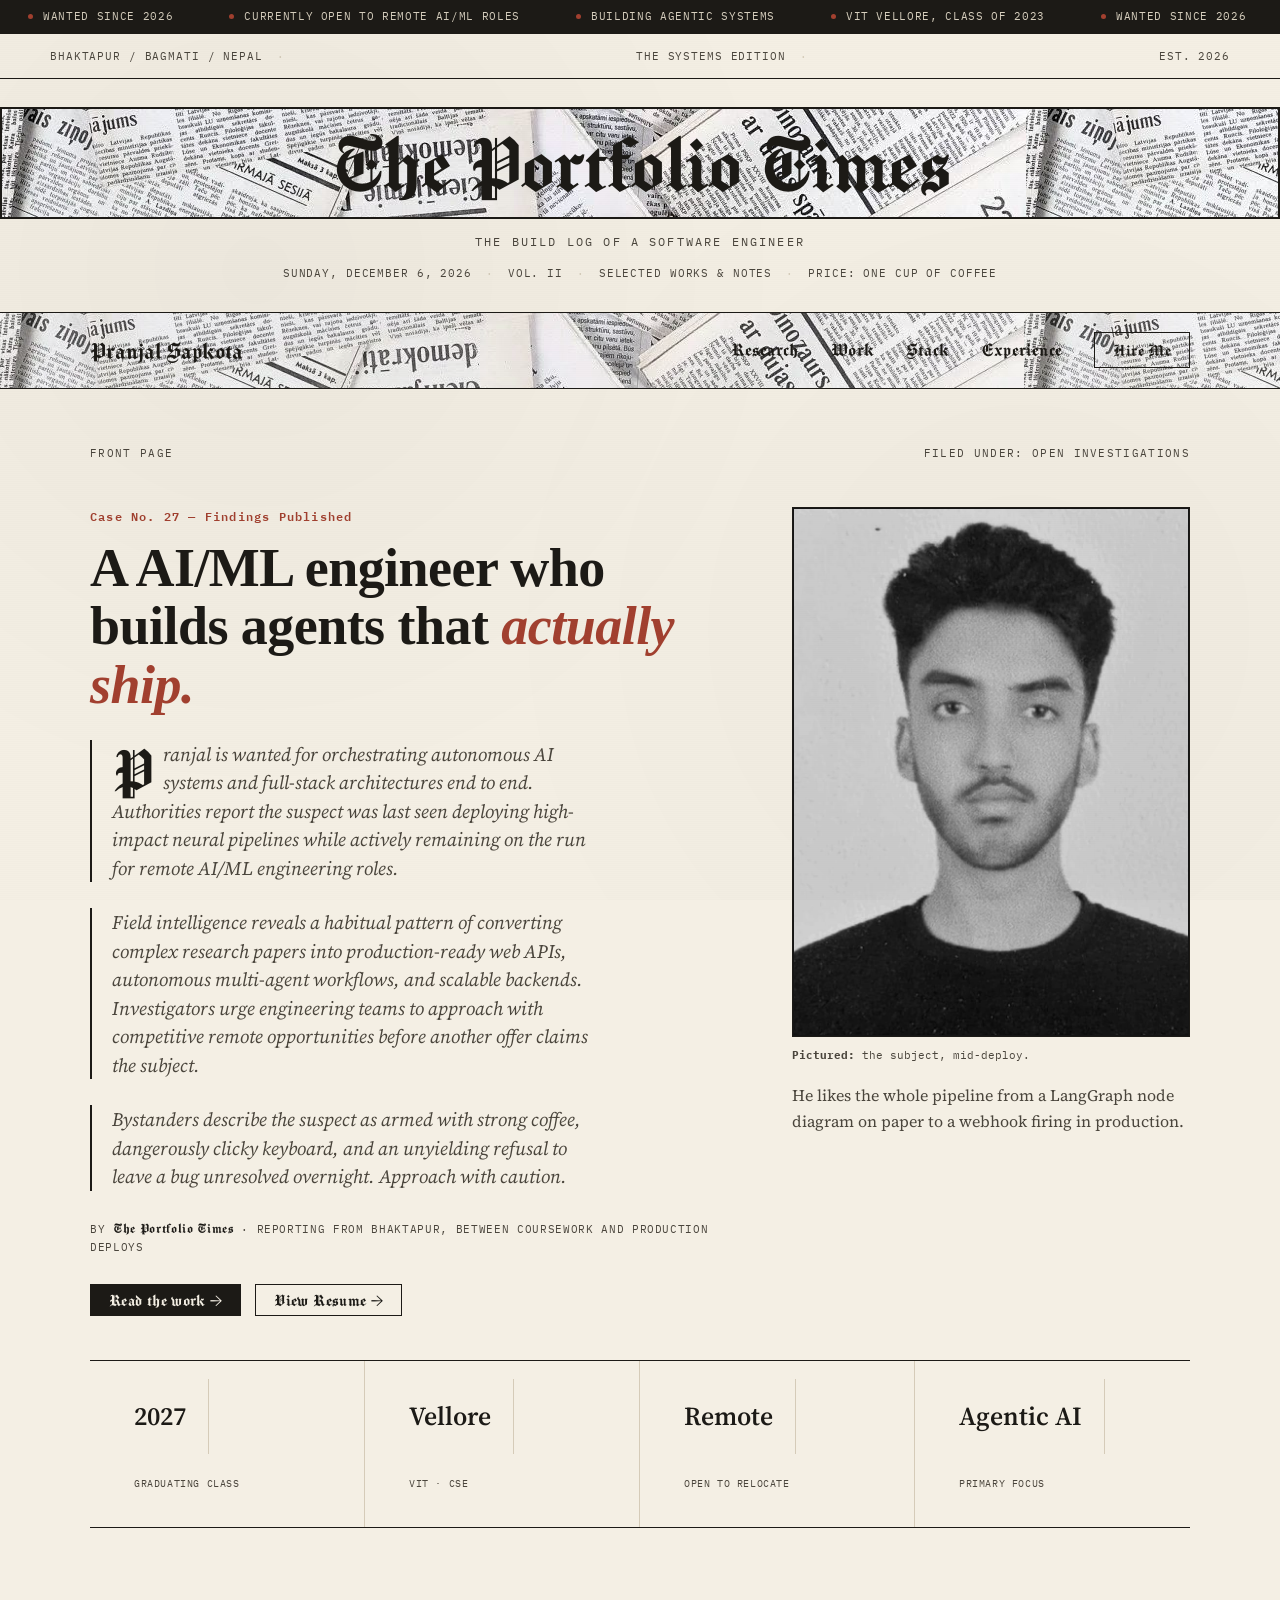
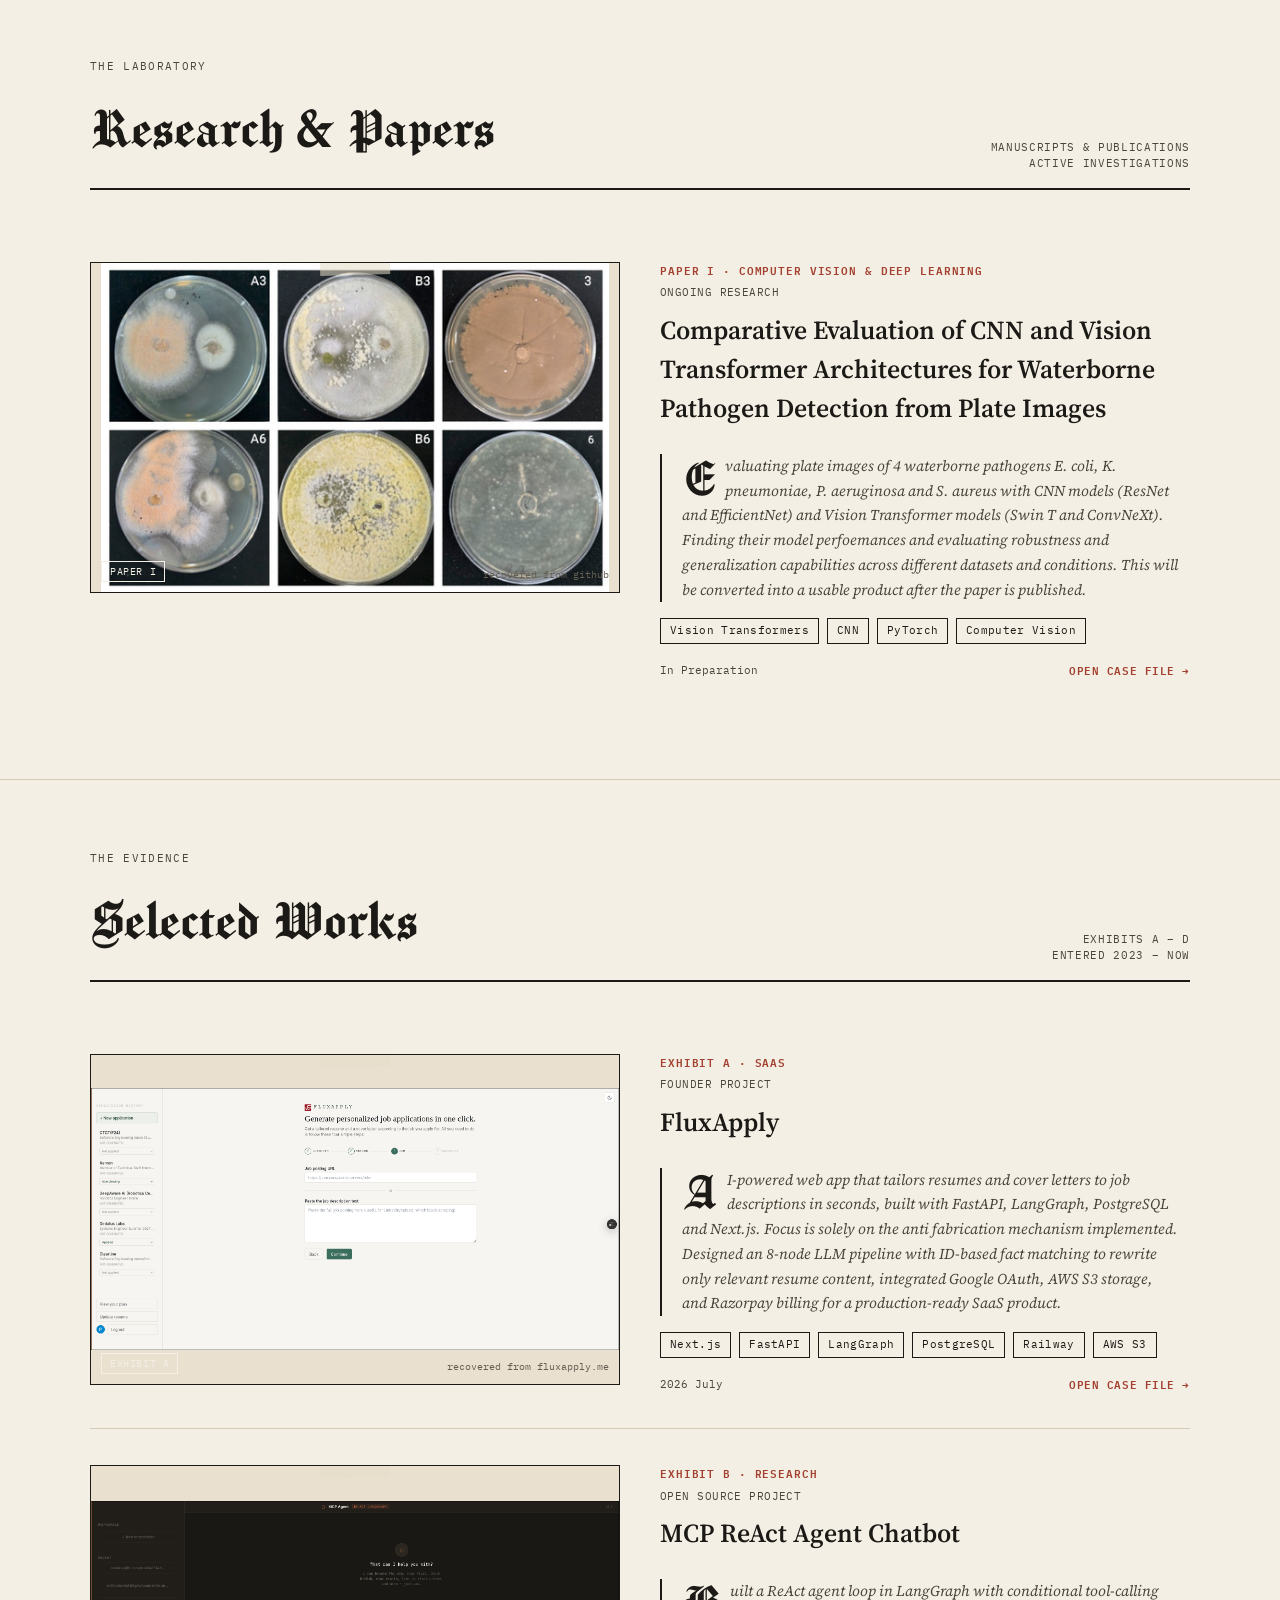
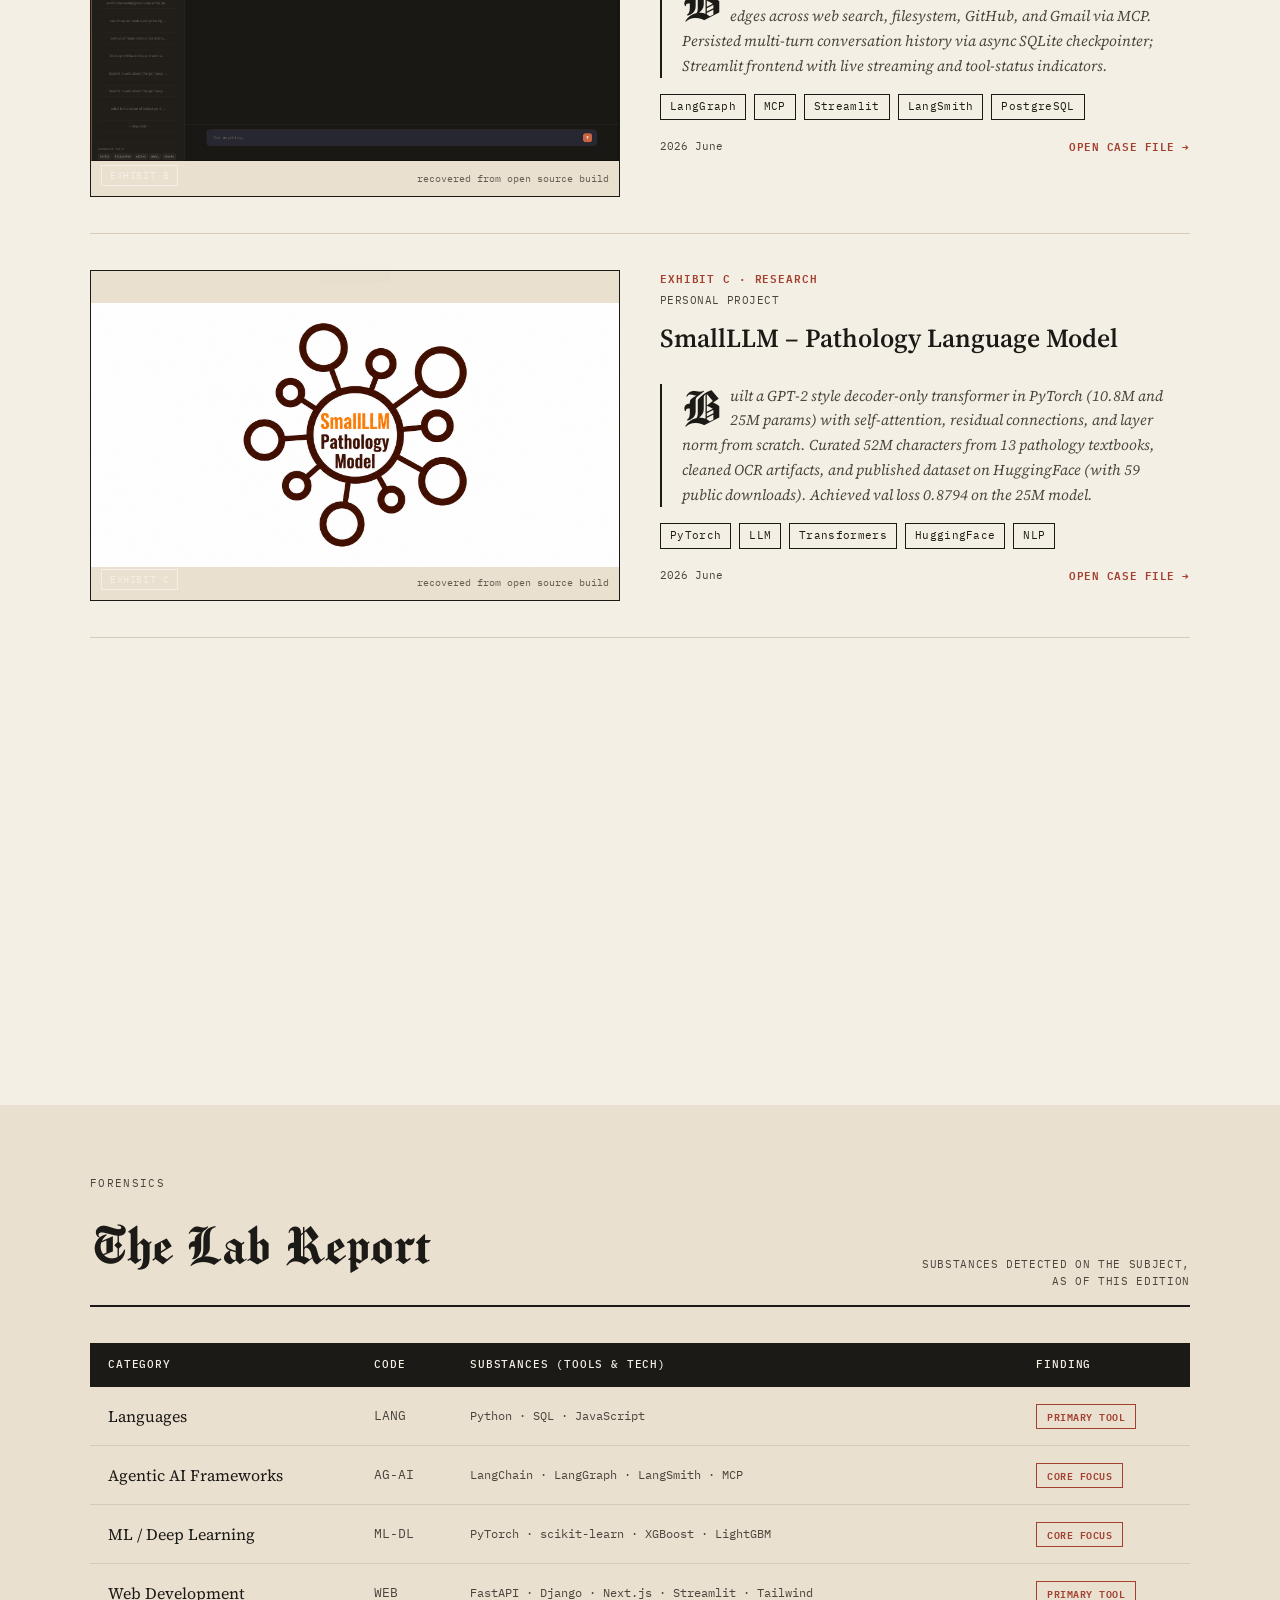
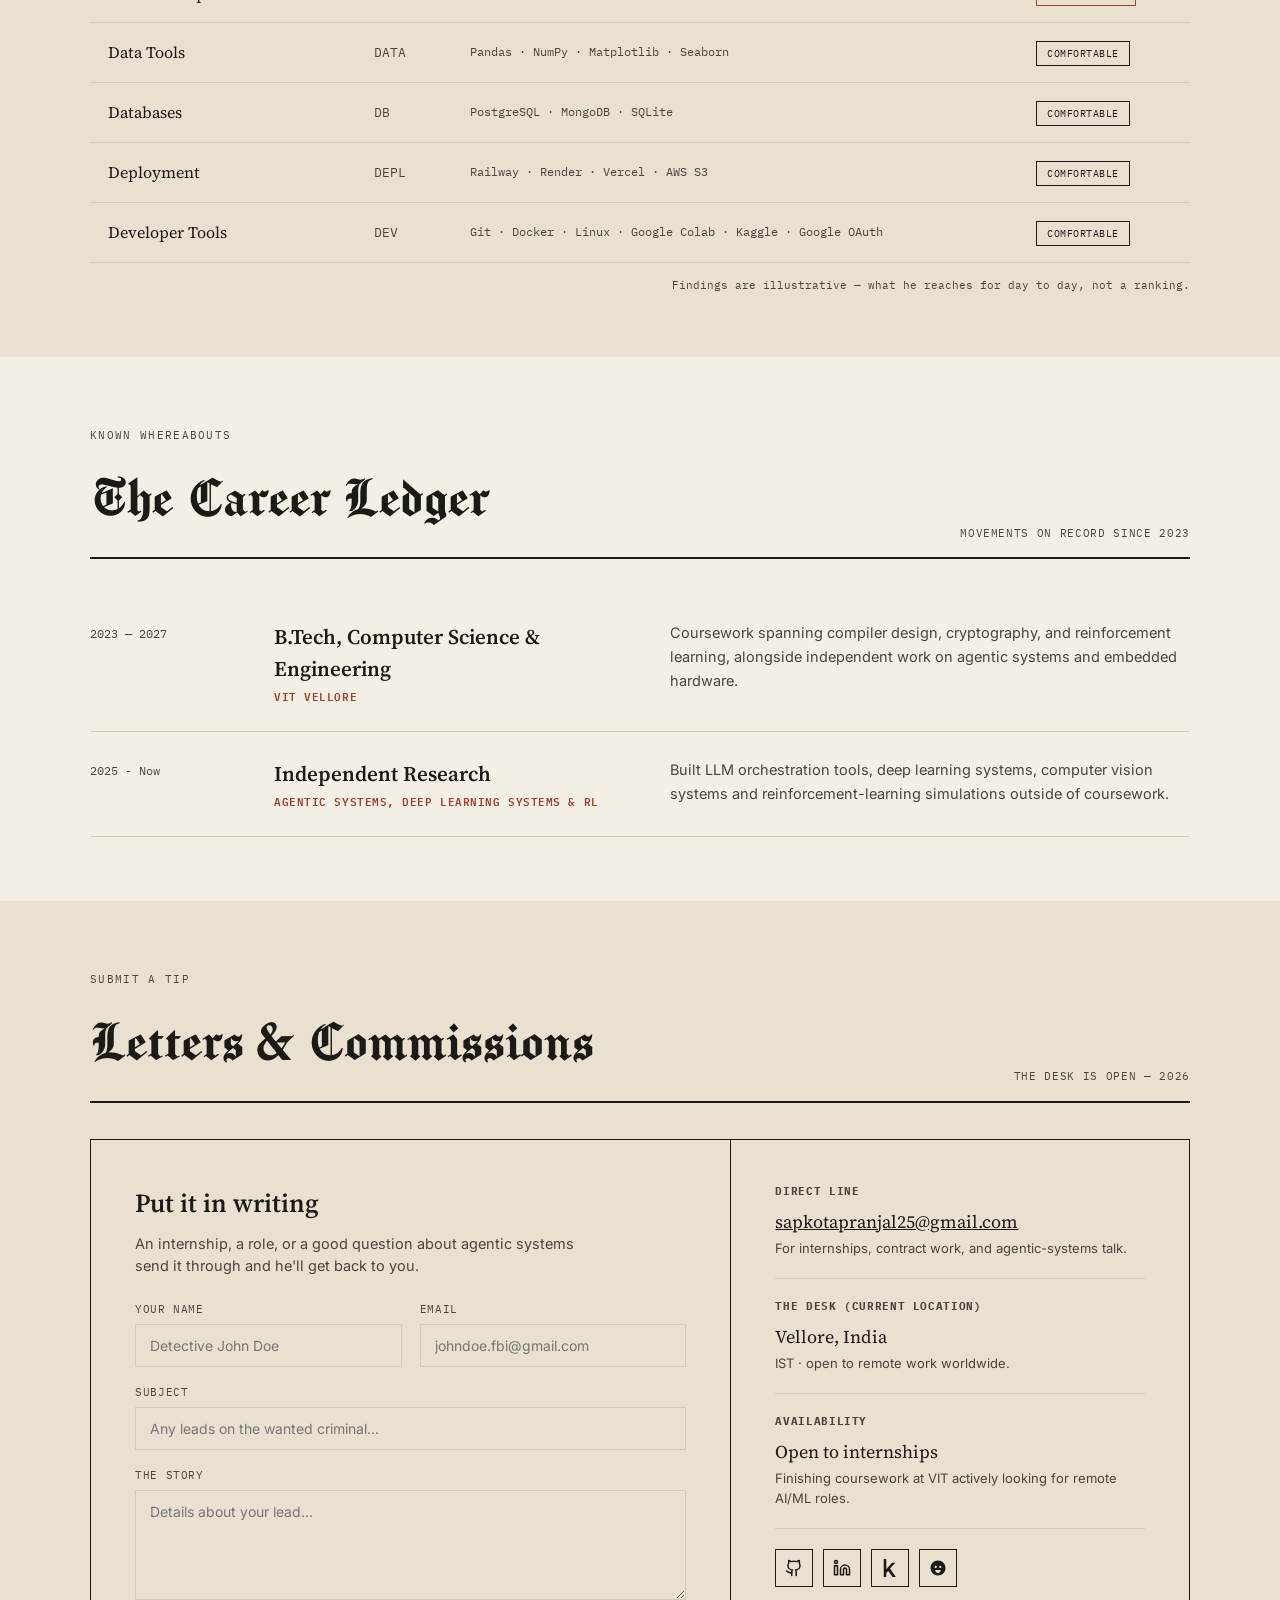
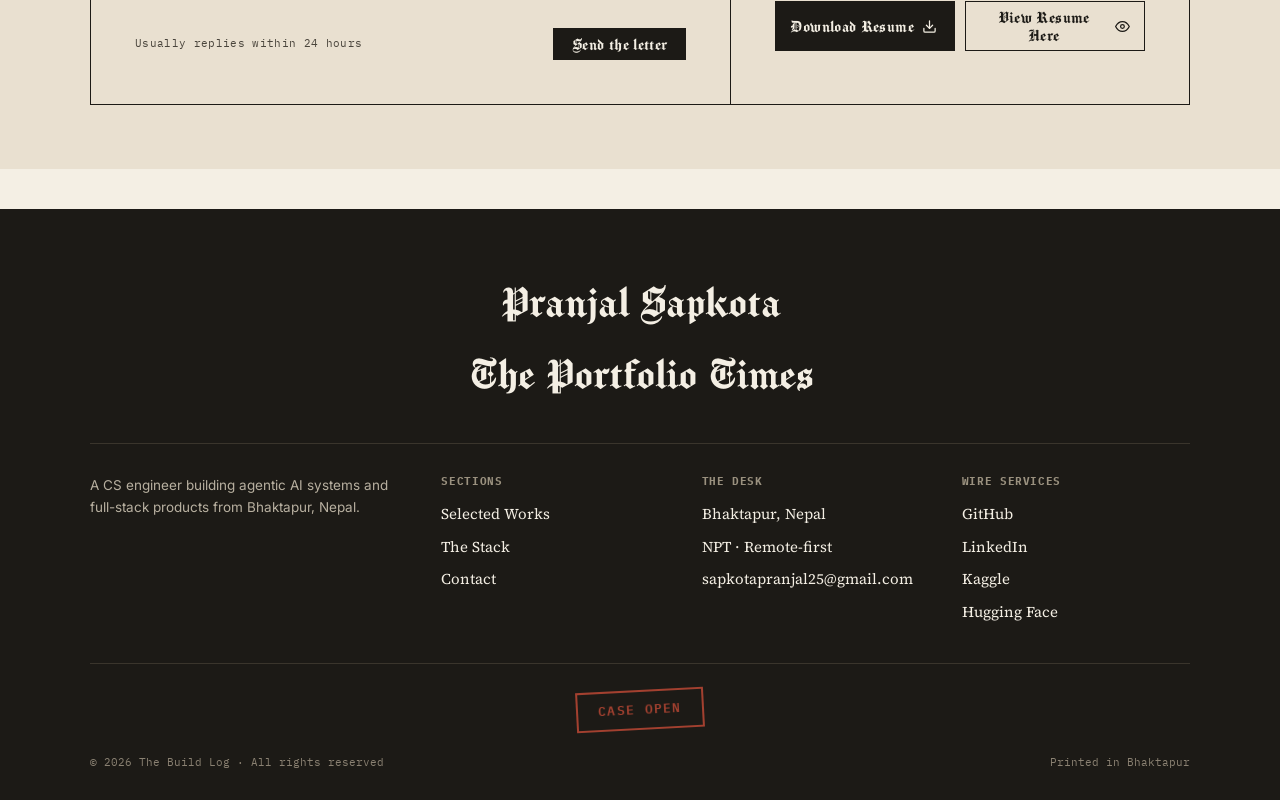
==== index.html @ 536a3c22 "improved responsiveness" ====
<!DOCTYPE html>
<html lang="en">

<head>
  <meta charset="UTF-8">
  <meta name="viewport" content="width=device-width, initial-scale=1.0, maximum-scale=1.0, user-scalable=no, shrink-to-fit=no">
  <title>The Portfolio Times</title>
  <meta name="description"
    content="Pranjal is a CS engineer at VIT Vellore building agentic AI systems and full-stack products, including FluxApply.">
  <link rel="preconnect" href="https://fonts.googleapis.com">
  <link rel="preconnect" href="https://fonts.gstatic.com" crossorigin>
  <link
    href="https://fonts.googleapis.com/css2?family=Source+Serif+4:ital,opsz,wght@0,8..60,400;0,8..60,500;0,8..60,600;0,8..60,700;1,8..60,400;1,8..60,500&family=IBM+Plex+Mono:wght@400;500;600&family=Inter:wght@400;500;600&display=swap"
    rel="stylesheet">
  <link rel="stylesheet" href="styles.css">
</head>

<body class="load-seq">

  <div class="scroll-bar" id="scrollBar"></div>

  <div class="ticker">
    <div class="ticker-track">
      <span class="ticker-item"><span class="dot"></span>Wanted since 2026</span>
      <span class="ticker-item"><span class="dot"></span>Currently open to remote AI/ML roles</span>
      <span class="ticker-item"><span class="dot"></span>Building agentic systems</span>
      <span class="ticker-item"><span class="dot"></span>VIT Vellore, Class of 2023</span>
      <span class="ticker-item"><span class="dot"></span>Wanted since 2026</span>
      <span class="ticker-item"><span class="dot"></span>Currently open to remote AI/ML roles</span>
      <span class="ticker-item"><span class="dot"></span>Building agentic systems since 2024</span>
      <span class="ticker-item"><span class="dot"></span>VIT Vellore, Class of 2023</span>
    </div>
  </div>

  <div class="drawer-overlay" id="drawerOverlay"></div>
  <div class="mobile-drawer" id="mobileDrawer">
    <a href="#research">Research</a>
    <a href="#work">Work</a>
    <a href="#stack">Stack</a>
    <a href="#experience">Experience</a>
    <a href="#contact" class="btn" style="text-align:center;">Hire Me</a>
  </div>

  <!-- MASTHEAD -->
  <div class="masthead-bar">
    <div class="wrap masthead-meta" style="border:none; padding:0;">
      <span>Bhaktapur / Bagmati / Nepal</span>
      <span id="editionTag">The Systems Edition</span>
      <span>Est. 2026</span>
    </div>
  </div>
  <div class="masthead-title">
    <div class="portfolio-times-box">
      <h1>The Portfolio Times</h1>
    </div>
    <div class="wrap">
      <div class="masthead-sub">The Build Log of a Software Engineer</div>
      <div class="masthead-meta" style="border:none; padding-top:14px;">
        <span id="dateTag"></span>
        <span>Vol. II</span>
        <span>Selected Works &amp; Notes</span>
        <span>Price: One Cup of Coffee</span>
      </div>
    </div>
  </div>

  <!-- NAV -->
  <nav class="nav">
    <div class="wrap" style="display:flex; justify-content:space-between; align-items:center; width:100%;">
      <div class="nav-logo"><a href="#">Pranjal Sapkota</a></div>
      <div class="nav-links">
        <a href="#research">Research</a>
        <a href="#work">Work</a>
        <a href="#stack">Stack</a>
        <a href="#experience">Experience</a>
        <a href="#contact" class="btn btn-outline">Hire Me</a>
      </div>
      <button class="hamburger" id="hamburgerBtn" aria-label="Open menu">
        <span></span><span></span><span></span>
      </button>
    </div>
  </nav>

  <!-- HERO -->
  <header class="hero">
    <div class="wrap">
      <div class="hero-top">
        <span class="eyebrow">Front Page</span>
        <span class="eyebrow">Filed under: Open Investigations</span>
      </div>
      <div class="hero-grid">
        <div>
          <div class="case-no">Case No. 27 — Findings Published</div>
          <h2 id="heroHeadline">A AI/ML engineer who builds agents that <em>actually ship.</em></h2>
          <p class="dropcap">Pranjal is wanted for orchestrating autonomous AI systems and full-stack architectures end
            to end. Authorities report the suspect was last seen deploying high-impact neural pipelines while actively
            remaining on the run for remote AI/ML engineering roles.</p>
          <p
            class="dropcap-2">
            Field intelligence reveals a habitual pattern of converting complex research papers into production-ready
            web APIs, autonomous multi-agent workflows, and scalable backends. Investigators urge engineering teams to
            approach with competitive remote opportunities before another offer claims the subject.</p>
          <p
            class="dropcap-2">
            Bystanders describe the suspect as armed with strong coffee, dangerously clicky keyboard, and an unyielding
            refusal to leave a bug unresolved overnight. Approach with caution.</p>
          <div class="byline">By <strong>The Portfolio Times</strong> · Reporting from Bhaktapur, between coursework and
            production deploys</div>
          <div class="hero-ctas">
            <a href="#work" class="btn">Read the work →</a>
            <button id="heroViewResumeBtn" class="btn btn-outline">View Resume →</button>
          </div>
        </div>
        <div class="hero-side">
          <div class="exhibit-shot tilt-target" id="heroTilt" style="aspect-ratio:3/4;">
            <img src="images/photo.jpeg" alt="Portrait of Pranjal">
          </div>
          <div class="hero-caption"><strong>Pictured:</strong> the subject, mid-deploy.</div>
          <p>He likes the whole pipeline from a LangGraph node diagram on paper to a webhook firing in production.</p>
        </div>
      </div>

      <div class="stat-strip">
        <div>
          <div class="big">2027</div>
          <div class="lbl">Graduating Class</div>
        </div>
        <div>
          <div class="big">Vellore</div>
          <div class="lbl">VIT · CSE</div>
        </div>
        <div>
          <div class="big">Remote</div>
          <div class="lbl">Open to relocate</div>
        </div>
        <div>
          <div class="big">Agentic AI</div>
          <div class="lbl">Primary focus</div>
        </div>
      </div>
    </div>
  </header>

  <!-- RESEARCH -->
  <section class="section" id="research" style="background:var(--paper); border-bottom:1px solid var(--rule-faint);">
    <div class="wrap">
      <div class="section-head" data-reveal>
        <div>
          <span class="eyebrow">The Laboratory</span>
          <h3>Research &amp; Papers</h3>
        </div>
        <div class="right">Manuscripts &amp; Publications<br>Active Investigations</div>
      </div>

      <a href="https://github.com/grishmghosh/Pathogen-intelligence-system" target="_blank" rel="noopener noreferrer" class="exhibit" data-reveal style="border-bottom:none;">
        <div class="exhibit-shot">
          <img src="images/pathogen_plates.png" alt="Pathogen Detection Plate Images Screenshot">
          <div class="exhibit-tape"></div>
          <div class="exhibit-label">Paper I</div>
          <div class="exhibit-src">recovered from github</div>
        </div>
        <div class="exhibit-body">
          <div class="exhibit-tag">Paper I · Computer Vision &amp; Deep Learning</div>
          <div class="exhibit-meta">Ongoing Research</div>
          <h4>Comparative Evaluation of CNN and Vision
Transformer Architectures for Waterborne
Pathogen Detection from Plate Images</h4>
          <p class="dropcap">Evaluating plate images of 4 waterborne pathogens E. coli, K. pneumoniae, P. aeruginosa and S. aureus
            with CNN models (ResNet and EfficientNet) and Vision Transformer models (Swin T and ConvNeXt).
            Finding their model perfoemances and evaluating robustness and generalization capabilities across different datasets and conditions.
            This will be converted into a usable product after the paper is published.
          </p>
          <div class="chips">
            <span class="chip">Vision Transformers</span><span class="chip">CNN</span><span class="chip">PyTorch</span><span class="chip">Computer Vision</span>
          </div>
          <div class="exhibit-foot">
            <span>In Preparation</span>
            <span class="open-case">Open case file →</span>
          </div>
        </div>
      </a>
    </div>
  </section>

  <!-- WORK -->
  <section class="section" id="work">
    <div class="wrap">
      <div class="section-head" data-reveal>
        <div>
          <span class="eyebrow">The Evidence</span>
          <h3>Selected Works</h3>
        </div>
        <div class="right">Exhibits A – D<br>Entered 2023 – Now</div>
      </div>

      <a href="https://www.fluxapply.me" target="_blank" rel="noopener noreferrer" class="exhibit" data-reveal>
        <div class="exhibit-shot">
          <img src="images/fluxapply.png" alt="FluxApply Screenshot">
          <div class="exhibit-tape"></div>
          <div class="exhibit-label">Exhibit A</div>
          <div class="exhibit-src">recovered from fluxapply.me</div>
        </div>
        <div class="exhibit-body">
          <div class="exhibit-tag">Exhibit A · Saas</div>
          <div class="exhibit-meta">Founder Project</div>
          <h4>FluxApply</h4>
          <p class="dropcap">AI-powered web app that tailors resumes and cover letters to job descriptions
            in seconds, built with FastAPI, LangGraph, PostgreSQL
            and Next.js. Focus is solely on the anti fabrication mechanism implemented.
            Designed an 8-node LLM pipeline with ID-based fact matching to rewrite only
            relevant resume content, integrated Google OAuth, AWS S3 storage, and Razorpay
            billing for a production-ready SaaS product.</p>
          <div class="chips">
            <span class="chip">Next.js</span><span class="chip">FastAPI</span><span class="chip">LangGraph</span><span
              class="chip">PostgreSQL</span><span class="chip">Railway</span><span class="chip">AWS S3</span>
          </div>
          <div class="exhibit-foot">
            <span>2026 July</span>
            <span class="open-case">Open case file →</span>
          </div>
        </div>
      </a>

      <a href="https://github.com/8ven0m8/Agentic-MCP-Chatbot" target="_blank" rel="noopener noreferrer" class="exhibit"
        data-reveal>
        <div class="exhibit-shot">
          <img src="images/mcp-chatbot.png" alt="MCP ReAct Agent Chatbot Screenshot">
          <div class="exhibit-tape"></div>
          <div class="exhibit-label">Exhibit B</div>
          <div class="exhibit-src">recovered from open source build</div>
        </div>
        <div class="exhibit-body">
          <div class="exhibit-tag">Exhibit B · Research</div>
          <div class="exhibit-meta">Open source Project</div>
          <h4>MCP ReAct Agent Chatbot</h4>
          <p class="dropcap">Built a ReAct agent loop in LangGraph with conditional tool-calling edges across web
            search, filesystem, GitHub, and Gmail via MCP. Persisted multi-turn conversation history via async SQLite
            checkpointer; Streamlit frontend with live streaming and tool-status indicators.</p>
          <div class="chips">
            <span class="chip">LangGraph</span><span class="chip">MCP</span><span class="chip">Streamlit</span><span
              class="chip">LangSmith</span><span class="chip">PostgreSQL</span>
          </div>
          <div class="exhibit-foot">
            <span>2026 June</span>
            <span class="open-case">Open case file →</span>
          </div>
        </div>
      </a>

      <a href="https://github.com/8ven0m8/SmallLLM-Pathology-Model" target="_blank" rel="noopener noreferrer"
        class="exhibit" data-reveal>
        <div class="exhibit-shot">
          <img src="images/smallllm.png" alt="SmallLLM Pathology Model Screenshot">
          <div class="exhibit-tape"></div>
          <div class="exhibit-label">Exhibit C</div>
          <div class="exhibit-src">recovered from open source build</div>
        </div>
        <div class="exhibit-body">
          <div class="exhibit-tag">Exhibit C · Research</div>
          <div class="exhibit-meta">Personal Project</div>
          <h4>SmallLLM – Pathology Language Model</h4>
          <p class="dropcap">Built a GPT-2 style decoder-only transformer in PyTorch (10.8M and 25M params) with
            self-attention, residual connections, and layer norm from scratch. Curated 52M characters from 13 pathology
            textbooks, cleaned OCR artifacts, and published dataset on HuggingFace (with 59 public downloads). Achieved
            val loss 0.8794 on the 25M model.</p>
          <div class="chips">
            <span class="chip">PyTorch</span><span class="chip">LLM</span><span class="chip">Transformers</span><span
              class="chip">HuggingFace</span><span class="chip">NLP</span>
          </div>
          <div class="exhibit-foot">
            <span>2026 June</span>
            <span class="open-case">Open case file →</span>
          </div>
        </div>
      </a>

      <a href="https://github.com/8ven0m8/Credit-card-fraud-detection" target="_blank" rel="noopener noreferrer"
        class="exhibit" data-reveal style="border-bottom:none;">
        <div class="exhibit-shot">
          <img src="images/fraud.png" alt="Credit Card Fraud Detection Screenshot">
          <div class="exhibit-tape"></div>
          <div class="exhibit-label">Exhibit D</div>
          <div class="exhibit-src">recovered from open source build</div>
        </div>
        <div class="exhibit-body">
          <div class="exhibit-tag">Exhibit D · Machine Learning</div>
          <div class="exhibit-meta">Personal Project</div>
          <h4>Credit Card Fraud Detection</h4>
          <p class="dropcap">Built a stacked ensemble (Random Forest, XGBoost, LightGBM, Logistic Regression) on highly
            imbalanced data using class weighting and undersampling. Achieved F1 of 0.85 (Precision: 0.92, Recall: 0.79)
            after threshold tuning; deployed as a FastAPI endpoint on Render.</p>
          <div class="chips">
            <span class="chip">XGBoost</span><span class="chip">LightGBM</span><span class="chip">FastAPI</span><span
              class="chip">Scikit-Learn</span><span class="chip">Render</span>
          </div>
          <div class="exhibit-foot">
            <span>2026 March</span>
            <span class="open-case">Open case file →</span>
          </div>
        </div>
      </a>
    </div>
  </section>

  <!-- STACK -->
  <section class="section" id="stack" style="background:var(--paper-dim);">
    <div class="wrap">
      <div class="section-head" data-reveal>
        <div>
          <span class="eyebrow">Forensics</span>
          <h3>The Lab Report</h3>
        </div>
        <div class="right">Substances detected on the subject,<br>as of this edition</div>
      </div>

      <div class="table-scroll" data-reveal>
        <table class="lab-table">
          <thead>
            <tr>
              <th>Category</th>
              <th>Code</th>
              <th>Substances (Tools &amp; Tech)</th>
              <th>Finding</th>
            </tr>
          </thead>
          <tbody>
            <tr style="transition-delay:.02s">
              <td>Languages</td>
              <td class="code">LANG</td>
              <td class="det">Python · SQL · JavaScript</td>
              <td><span class="badge core">Primary tool</span></td>
            </tr>
            <tr style="transition-delay:.06s">
              <td>Agentic AI Frameworks</td>
              <td class="code">AG-AI</td>
              <td class="det">LangChain · LangGraph · LangSmith · MCP</td>
              <td><span class="badge core">Core Focus</span></td>
            </tr>
            <tr style="transition-delay:.10s">
              <td>ML / Deep Learning</td>
              <td class="code">ML-DL</td>
              <td class="det">PyTorch · scikit-learn · XGBoost · LightGBM</td>
              <td><span class="badge core">Core Focus</span></td>
            </tr>
            <tr style="transition-delay:.14s">
              <td>Web Development</td>
              <td class="code">WEB</td>
              <td class="det">FastAPI · Django · Next.js · Streamlit · Tailwind</td>
              <td><span class="badge core">Primary tool</span></td>
            </tr>
            <tr style="transition-delay:.18s">
              <td>Data Tools</td>
              <td class="code">DATA</td>
              <td class="det">Pandas · NumPy · Matplotlib · Seaborn</td>
              <td><span class="badge">Comfortable</span></td>
            </tr>
            <tr style="transition-delay:.22s">
              <td>Databases</td>
              <td class="code">DB</td>
              <td class="det">PostgreSQL · MongoDB · SQLite</td>
              <td><span class="badge">Comfortable</span></td>
            </tr>
            <tr style="transition-delay:.26s">
              <td>Deployment</td>
              <td class="code">DEPL</td>
              <td class="det">Railway · Render · Vercel · AWS S3</td>
              <td><span class="badge">Comfortable</span></td>
            </tr>
            <tr style="transition-delay:.30s">
              <td>Developer Tools</td>
              <td class="code">DEV</td>
              <td class="det">Git · Docker · Linux · Google Colab · Kaggle · Google OAuth</td>
              <td><span class="badge">Comfortable</span></td>
            </tr>
          </tbody>
        </table>
      </div>
      <div class="lab-note">Findings are illustrative — what he reaches for day to day, not a ranking.</div>
    </div>
  </section>

  <!-- LEDGER -->
  <section class="section" id="experience">
    <div class="wrap">
      <div class="section-head" data-reveal>
        <div>
          <span class="eyebrow">Known Whereabouts</span>
          <h3>The Career Ledger</h3>
        </div>
        <div class="right">Movements on record since 2023</div>
      </div>
      <div class="ledger-row" data-reveal>
        <div class="ledger-date">2023 — 2027</div>
        <div class="ledger-role">
          <h4>B.Tech, Computer Science &amp; Engineering</h4>
          <div class="org">VIT Vellore</div>
        </div>
        <div class="ledger-desc">Coursework spanning compiler design, cryptography, and reinforcement learning,
          alongside independent work on agentic systems and embedded hardware.</div>
      </div>
      <div class="ledger-row" data-reveal>
        <div class="ledger-date">2025 - Now</div>
        <div class="ledger-role">
          <h4>Independent Research</h4>
          <div class="org">Agentic Systems, Deep learning systems &amp; RL</div>
        </div>
        <div class="ledger-desc">Built LLM orchestration tools, deep learning systems, computer vision systems and
          reinforcement-learning simulations outside of
          coursework.</div>
      </div>
    </div>
  </section>

  <!-- CONTACT -->
  <section class="section" id="contact" style="background:var(--paper-dim);">
    <div class="wrap">
      <div class="section-head" data-reveal>
        <div>
          <span class="eyebrow">Submit a Tip</span>
          <h3>Letters &amp; Commissions</h3>
        </div>
        <div class="right">The desk is open — 2026</div>
      </div>

      <div class="contact-grid" data-reveal>
        <div class="contact-form">
          <h4>Put it in writing</h4>
          <p>An internship, a role, or a good question about agentic systems send it through and he'll get back to
            you.</p>
          <form id="contactForm">
            <input type="hidden" name="access_key" id="web3AccessKey" value="adc05165-5d27-44d2-868f-52b5feace452">
            <input type="hidden" name="from_name" value="The Portfolio Times Contact Desk">
            <input type="hidden" name="subject" value="New Lead / Message from Portfolio Times">
            <div class="field-row">
              <div><label>Your name</label><input type="text" name="name" id="contactName" placeholder="Detective John Doe" required></div>
              <div><label>Email</label><input type="email" name="email" id="contactEmail" placeholder="johndoe.fbi@gmail.com" required></div>
            </div>
            <label>Subject</label>
            <input type="text" name="custom_subject" id="contactSubject" placeholder="Any leads on the wanted criminal..." style="margin-bottom:18px;">
            <label>The story</label>
            <textarea name="message" id="contactStory" placeholder="Details about your lead..." required></textarea>
            <div class="form-foot">
              <span class="eyebrow" id="formStatusMsg">Usually replies within 24 hours</span>
              <button type="submit" id="contactSubmitBtn" class="btn">Send the letter</button>
            </div>
          </form>
        </div>
        <div class="contact-side">
          <div class="side-block">
            <h5>Direct line</h5>
            <div class="val"><a href="https://mail.google.com/mail/?view=cm&fs=1&to=sapkotapranjal25@gmail.com" target="_blank" rel="noopener noreferrer" style="text-decoration:underline;">sapkotapranjal25@gmail.com</a></div>
            <div class="sub">For internships, contract work, and agentic-systems talk.</div>
          </div>
          <div class="side-block">
            <h5>The desk (Current location)</h5>
            <div class="val">Vellore, India</div>
            <div class="sub">IST · open to remote work worldwide.</div>
          </div>
          <div class="side-block">
            <h5>Availability</h5>
            <div class="val">Open to internships</div>
            <div class="sub">Finishing coursework at VIT actively looking for remote AI/ML
              roles.</div>
          </div>
          <div class="social-row">
            <a href="https://github.com/8ven0m8" target="_blank" rel="noopener noreferrer" aria-label="GitHub" title="GitHub" data-tooltip="GitHub">
              <svg width="18" height="18" viewBox="0 0 24 24" fill="none" stroke="currentColor" stroke-width="2" stroke-linecap="round" stroke-linejoin="round">
                <path d="M15 22v-4a4.8 4.8 0 0 0-1-3.5c3 0 6-2 6-5.5.08-1.25-.27-2.48-1-3.5.28-1.15.28-2.35 0-3.5 0 0-1 0-3 1.5-2.64-.5-5.36-.5-8 0C6 2 5 2 5 2c-.3 1.15-.3 2.35 0 3.5A5.403 5.403 0 0 0 4 9c0 3.5 3 5.5 6 5.5-.39.49-.68 1.05-.85 1.65-.17.6-.22 1.23-.15 1.85v4"></path>
                <path d="M9 18c-4.51 2-5-2-7-2"></path>
              </svg>
            </a>
            <a href="https://www.linkedin.com/in/pranjal-sapkota-6370822a6/" target="_blank" rel="noopener noreferrer" aria-label="LinkedIn" title="LinkedIn" data-tooltip="LinkedIn">
              <svg width="18" height="18" viewBox="0 0 24 24" fill="none" stroke="currentColor" stroke-width="2" stroke-linecap="round" stroke-linejoin="round">
                <path d="M16 8a6 6 0 0 1 6 6v7h-4v-7a2 2 0 0 0-2-2 2 2 0 0 0-2 2v7h-4v-7a6 6 0 0 1 6-6z"></path>
                <rect x="2" y="9" width="4" height="12"></rect>
                <circle cx="4" cy="4" r="2"></circle>
              </svg>
            </a>
            <a href="https://www.kaggle.com/pranjalsapkota" target="_blank" rel="noopener noreferrer" aria-label="Kaggle" title="Kaggle" data-tooltip="Kaggle">
              <svg width="18" height="18" viewBox="0 0 24 24" fill="currentColor">
                <path d="M18.825 23.859h-3.416l-5.751-7.784-2.614 2.474v5.31H3.644V.141h3.400v13.567l7.747-8.848h4.281l-7.072 7.876 7.825 11.283z"/>
              </svg>
            </a>
            <a href="https://huggingface.co/Pranjal888" target="_blank" rel="noopener noreferrer" aria-label="Hugging Face" title="Hugging Face" data-tooltip="Hugging Face">
              <svg width="18" height="18" viewBox="0 0 24 24" fill="currentColor">
                <path d="M12 2C6.477 2 2 6.477 2 12s4.477 10 10 10 10-4.477 10-10S17.523 2 12 2zm-3 7a1.5 1.5 0 1 1 0 3 1.5 1.5 0 0 1 0-3zm6 0a1.5 1.5 0 1 1 0 3 1.5 1.5 0 0 1 0-3zm-6.75 6.5c0-.414.336-.75.75-.75h6c.414 0 .75.336.75.75-.75 2-2.25 3-3.75 3s-3-1-3.75-3z"/>
              </svg>
            </a>
          </div>
          <div style="display:flex; gap:10px; margin-top:14px;">
            <a href="resume.pdf" download class="btn" style="flex:1; display:inline-flex; align-items:center; justify-content:flex-start; gap:8px; padding-left:14px; padding-right:14px;">
              <span>Download Resume</span>
              <svg width="15" height="15" viewBox="0 0 24 24" fill="none" stroke="currentColor" stroke-width="2" stroke-linecap="round" stroke-linejoin="round">
                <path d="M21 15v4a2 2 0 0 1-2 2H5a2 2 0 0 1-2-2v-4"></path>
                <polyline points="7 10 12 15 17 10"></polyline>
                <line x1="12" y1="15" x2="12" y2="3"></line>
              </svg>
            </a>
            <button id="viewResumeBtn" class="btn btn-outline" style="flex:1; display:inline-flex; align-items:center; justify-content:flex-start; gap:8px; padding-left:14px; padding-right:14px;">
              <span>View Resume Here</span>
              <svg width="15" height="15" viewBox="0 0 24 24" fill="none" stroke="currentColor" stroke-width="2" stroke-linecap="round" stroke-linejoin="round">
                <path d="M1 12s4-8 11-8 11 8 11 8-4 8-11 8-11-8-11-8z"></path>
                <circle cx="12" cy="12" r="3"></circle>
              </svg>
            </button>
          </div>
        </div>
      </div>

      <!-- RESUME PREVIEW CONTAINER -->
      <div id="resumePreviewBox" style="display:none; margin-top:32px; border:1px solid var(--rule); background:var(--paper); padding:20px; transition:all 0.3s ease;">
        <div style="display:flex; justify-content:space-between; align-items:center; margin-bottom:16px; border-bottom:1px solid var(--rule-faint); padding-bottom:12px;">
          <h4 style="font-family:var(--mono); font-size:13px; text-transform:uppercase; letter-spacing:0.08em;">Document Exhibit · Resume Preview</h4>
          <div style="display:flex; gap:10px;">
            <a href="resume.pdf" download class="btn btn-outline" style="padding:8px 16px; font-size:13px; font-family:var(--sans); font-weight:500;">Download PDF ↓</a>
            <button id="closeResumeBtn" class="btn" style="padding:8px 16px; font-size:13px; font-family:var(--sans); font-weight:500;">Close Preview ✕</button>
          </div>
        </div>
        <iframe src="resume.pdf" style="width:100%; height:750px; border:1px solid var(--rule-faint);" title="Resume PDF Preview"></iframe>
      </div>
    </div>
  </section>

  <!-- FOOTER -->
  <footer>
    <div class="wrap">
      <div class="footer-top">
        <h2>Pranjal Sapkota<br>The Portfolio Times</h2>
      </div>
      <div class="footer-grid">
        <p>A CS engineer building agentic AI systems and full-stack products from Bhaktapur, Nepal.</p>
        <div>
          <h6>Sections</h6>
          <a href="#work">Selected Works</a>
          <a href="#stack">The Stack</a>
          <a href="#contact">Contact</a>
        </div>
        <div>
          <h6>The Desk</h6>
          <a href="#">Bhaktapur, Nepal</a>
          <a href="#">NPT · Remote-first</a>
          <a href="https://mail.google.com/mail/?view=cm&fs=1&to=sapkotapranjal25@gmail.com" target="_blank" rel="noopener noreferrer">sapkotapranjal25@gmail.com</a>
        </div>
        <div>
          <h6>Wire Services</h6>
          <a href="https://github.com/8ven0m8" target="_blank" rel="noopener noreferrer">GitHub</a>
          <a href="https://www.linkedin.com/in/pranjal-sapkota-6370822a6/" target="_blank" rel="noopener noreferrer">LinkedIn</a>
          <a href="https://www.kaggle.com/pranjalsapkota" target="_blank" rel="noopener noreferrer">Kaggle</a>
          <a href="https://huggingface.co/Pranjal888" target="_blank" rel="noopener noreferrer">Hugging Face</a>
        </div>
      </div>
      <div class="stamp" data-reveal>Case Open</div>
      <div class="footer-bottom">
        <span id="yearTag">© 2026 The Build Log · All rights reserved</span>
        <span>Printed in Bhaktapur</span>
      </div>
    </div>
  </footer>

  <script src="script.js"></script>
</body>

</html>
---- styles.css ----
@font-face {
  font-family: 'Chomsky';
  src: url('fonts/Chomsky.woff2') format('woff2'),
    url('fonts/Chomsky.otf') format('opentype');
  font-weight: normal;
  font-style: normal;
  font-display: swap;
}

:root {
  --paper: #f4efe4;
  --paper-dim: #e9e0d0;
  --ink: #1c1a16;
  --ink-soft: #4a453c;
  --rule: #1c1a16;
  --rule-faint: #d5cbb8;
  --accent: #a3402f;
  --accent-soft: #a3402f1a;
  --serif: 'Source Serif 4', Georgia, serif;
  --mono: 'IBM Plex Mono', ui-monospace, monospace;
  --sans: 'Inter', system-ui, sans-serif;
}

* {
  box-sizing: border-box;
  margin: 0;
  padding: 0;
}

html,
body {
  scroll-behavior: smooth;
  overflow-x: hidden;
  width: 100%;
  max-width: 100vw;
}

body {
  background: var(--paper);
  color: var(--ink);
  font-family: var(--sans);
  line-height: 1.5;
  -webkit-font-smoothing: antialiased;
}

img,
video,
iframe,
picture {
  max-width: 100%;
}

body::before {
  content: "";
  position: fixed;
  inset: 0;
  background-image:
    repeating-linear-gradient(0deg, rgba(0, 0, 0, 0.015) 0px, transparent 1px, transparent 2px),
    radial-gradient(circle at 20% 30%, rgba(0, 0, 0, 0.03), transparent 45%),
    radial-gradient(circle at 80% 70%, rgba(0, 0, 0, 0.025), transparent 45%);
  pointer-events: none;
  z-index: 1000;
  mix-blend-mode: multiply;
}

a {
  color: inherit;
  text-decoration: none;
}

::selection {
  background: var(--accent);
  color: var(--paper);
}

.wrap {
  max-width: 1180px;
  margin: 0 auto;
  padding: 0 40px;
  width: 100%;
}

@media (max-width:700px) {
  .wrap {
    padding: 0 16px;
  }
}

.eyebrow {
  font-family: var(--mono);
  font-size: 11px;
  letter-spacing: 0.12em;
  text-transform: uppercase;
  color: var(--ink-soft);
}

.eyebrow.accent {
  color: var(--accent);
  font-weight: 600;
}

.rule {
  border: none;
  border-top: 1px solid var(--rule);
}

.rule-faint {
  border: none;
  border-top: 1px solid var(--rule-faint);
}

/* ===== Masthead ===== */
.masthead-bar {
  border-bottom: 1px solid var(--rule);
  padding: 14px 0;
}

.masthead-bar .wrap {
  display: flex;
  justify-content: space-between;
  align-items: center;
}

.masthead-title {
  text-align: center;
  padding: 28px 0 18px;
  border-bottom: 1px solid var(--rule);
}

.masthead-title h1,
.portfolio-times-box h1 {
  font-family: 'Chomsky', var(--serif);
  font-weight: 400;
  font-size: clamp(48px, 8vw, 88px);
  letter-spacing: -0.01em;
  line-height: 1;
  margin: 0;
}

.portfolio-times-box {
  width: 100%;
  border: 2px solid var(--rule);
  padding: 10px;
  text-align: center;
  box-sizing: border-box;
  margin-bottom: 14px;
  background-image: url('images/image.png');
  background-repeat: repeat;
  animation: navBgSlide 32s linear infinite;
}

.masthead-sub {
  font-family: var(--mono);
  font-size: 12px;
  letter-spacing: 0.18em;
  text-transform: uppercase;
  margin-top: 10px;
  color: var(--ink-soft);
}

.masthead-meta {
  display: flex;
  justify-content: center;
  gap: 14px;
  flex-wrap: wrap;
  font-family: var(--mono);
  font-size: 11px;
  letter-spacing: 0.08em;
  text-transform: uppercase;
  color: var(--ink-soft);
  padding: 12px 0;
  border-bottom: 1px solid var(--rule);
}

.masthead-meta span:not(:last-child)::after {
  content: "·";
  margin-left: 14px;
  color: var(--rule-faint);
}

/* ===== Nav ===== */
.nav {
  display: flex;
  justify-content: space-between;
  align-items: center;
  padding: 18px 0;
  border-bottom: 1px solid var(--rule);
  background-color: var(--paper);
  position: sticky;
  top: 0;
  z-index: 100;
  overflow: hidden;
}

@keyframes navBgSlide {
  0% {
    background-position: 0 0;
  }

  100% {
    background-position: -1000px 0;
  }
}

.nav::before {
  content: "";
  position: absolute;
  inset: 0;
  background-image: url('images/image.png');
  background-repeat: repeat;
  filter: blur(0px);
  opacity: 0.85;
  z-index: 0;
  pointer-events: none;
  animation: navBgSlide 32s linear infinite;
  transition: opacity 0.4s ease;
}

.portfolio-times-box:hover,
.nav:hover::before {
  animation-play-state: paused;
}

.nav.is-stuck::before {
  opacity: 0;
  animation-play-state: paused;
}

.nav>.wrap {
  position: relative;
  z-index: 1;
}

.nav-logo {
  font-family: 'Chomsky', var(--serif);
  font-weight: 400;
  font-size: 26px;
}

.nav-links {
  display: flex;
  gap: 32px;
  align-items: center;
}

.nav-links a {
  font-family: 'Chomsky', var(--serif);
  font-size: 20px;
  letter-spacing: 0.02em;
  color: var(--ink);
  font-weight: 400;
  line-height: 1;
  display: inline-flex;
  align-items: center;
  border-bottom: 1px solid transparent;
  padding-bottom: 2px;
  transition: color 0.2s ease;
}

.nav-links a:hover {
  border-bottom-color: var(--accent);
  color: var(--accent);
}

.nav-links a.btn {
  font-family: 'Chomsky', var(--serif);
  font-size: 18px;
  border-bottom: 1px solid var(--ink);
  padding: 6px 18px;
  height: 36px;
  box-sizing: border-box;
}

.nav-links a.btn:hover {
  border-bottom-color: var(--accent);
}

.btn {
  font-family: 'Chomsky', var(--serif);
  font-size: 18px;
  letter-spacing: 0.02em;
  padding: 6px 18px;
  background: var(--ink);
  color: var(--paper);
  border: 1px solid var(--ink);
  display: inline-flex;
  align-items: center;
  justify-content: center;
  line-height: 1;
  cursor: pointer;
}

.btn:hover {
  background: var(--accent);
  border-color: var(--accent);
}

.btn-outline {
  background: transparent;
  color: var(--ink);
  border: 1px solid var(--ink);
}

.btn-outline:hover {
  background: var(--ink);
  color: var(--paper);
}

@media (max-width:800px) {
  .nav-links {
    display: none;
  }

  .hamburger {
    display: flex;
  }
}

/* ===== Hero ===== */
.hero {
  padding: 56px 0 60px;
}

.hero-top {
  display: flex;
  justify-content: space-between;
  align-items: baseline;
  padding-bottom: 18px;
}

.hero-grid {
  display: grid;
  grid-template-columns: 1.3fr 0.8fr;
  gap: 56px;
  padding-top: 28px;
}

@media (max-width:860px) {
  .hero-grid {
    grid-template-columns: 1fr;
  }
}

.case-no {
  font-family: var(--mono);
  font-size: 12px;
  letter-spacing: 0.1em;
  color: var(--accent);
  font-weight: 600;
  margin-bottom: 14px;
}

.hero-grid h2 {
  font-family: 'Times New Roman', Times, serif;
  font-size: clamp(34px, 5vw, 54px);
  line-height: 1.08;
  font-weight: 600;
  letter-spacing: -0.01em;
}

.hero-grid h2 em {
  font-style: italic;
  color: var(--accent);
}

.dropcap {
  font-family: var(--serif);
  font-style: italic;
  font-size: 19px;
  border-left: 2px solid var(--ink);
  padding-left: 20px;
  margin: 26px 0;
  color: var(--ink-soft);
  max-width: 520px;
}

.dropcap-2 {
  font-family: var(--serif);
  font-style: italic;
  font-size: 19px;
  border-left: 2px solid var(--ink);
  padding-left: 20px;
  margin: 26px 0;
  color: var(--ink-soft);
  max-width: 520px;
}

.dropcap::first-letter {
  font-family: 'Chomsky', var(--serif);
  font-style: normal;
  font-size: 3.6em;
  float: left;
  line-height: 0.8;
  margin-right: 10px;
  margin-top: 2px;
  color: var(--ink);
}

.byline {
  font-family: var(--mono);
  font-size: 11px;
  letter-spacing: 0.06em;
  color: var(--ink-soft);
  text-transform: uppercase;
  margin-bottom: 28px;
}

.byline strong {
  font-family: 'Chomsky', var(--serif);
  font-size: 15px;
  font-weight: 400;
  text-transform: none;
  color: var(--ink);
}

.hero-ctas {
  display: flex;
  gap: 14px;
  flex-wrap: wrap;
}

@media (max-width:480px) {
  .hero-ctas {
    flex-direction: column;
    width: 100%;
  }
  .hero-ctas .btn,
  .hero-ctas a.btn {
    width: 100%;
    text-align: center;
    justify-content: center;
  }
}

.hero-side img {
  width: 100%;
  aspect-ratio: 1/1;
  object-fit: cover;
  border: 1px solid var(--rule);
  filter: grayscale(1) contrast(1.05);
  background: var(--paper-dim);
}

.hero-caption {
  font-family: var(--mono);
  font-size: 11px;
  color: var(--ink-soft);
  margin-top: 10px;
}

.hero-side p {
  font-family: var(--serif);
  font-size: 16px;
  line-height: 1.65;
  margin-top: 18px;
  color: var(--ink-soft);
}

.stat-strip {
  display: grid;
  grid-template-columns: repeat(4, 1fr);
  border-top: 1px solid var(--rule);
  border-bottom: 1px solid var(--rule);
  margin-top: 44px;
}

.stat-strip div {
  padding: 18px 22px;
  border-right: 1px solid var(--rule-faint);
}

.stat-strip div:last-child {
  border-right: none;
}

.stat-strip .big {
  font-family: var(--serif);
  font-size: 26px;
  font-weight: 600;
}

.stat-strip .lbl {
  font-family: var(--mono);
  font-size: 10px;
  letter-spacing: 0.06em;
  text-transform: uppercase;
  color: var(--ink-soft);
  margin-top: 4px;
}

@media (max-width:700px) {
  .stat-strip {
    grid-template-columns: 1fr 1fr;
  }

  .stat-strip div {
    border-bottom: 1px solid var(--rule-faint);
  }
}

@media (max-width:400px) {
  .stat-strip {
    grid-template-columns: 1fr;
  }
}

/* ===== Section header ===== */
.section {
  padding: 64px 0;
}

.section-head {
  display: flex;
  justify-content: space-between;
  align-items: flex-end;
  padding-bottom: 16px;
  border-bottom: 2px solid var(--rule);
  margin-bottom: 36px;
}

.section-head h3 {
  font-family: 'Chomsky', var(--serif);
  font-size: 60px;
  font-weight: 400;
  margin-top: 6px;
}

.section-head .right {
  font-family: var(--mono);
  font-size: 11px;
  letter-spacing: 0.06em;
  text-transform: uppercase;
  color: var(--ink-soft);
  text-align: right;
}

@media (max-width:650px) {
  .section-head {
    flex-direction: column;
    align-items: flex-start;
    gap: 12px;
  }

  .section-head h3 {
    font-size: clamp(34px, 9vw, 48px);
  }

  .section-head .right {
    text-align: left;
  }
}

/* ===== Exhibits (Work) ===== */
.exhibit {
  display: grid;
  grid-template-columns: 1fr 1fr;
  gap: 40px;
  padding: 36px 0;
  border-bottom: 1px solid var(--rule-faint);
  color: inherit;
  text-decoration: none;
}

.exhibit:first-child {
  padding-top: 0;
}

@media (max-width:800px) {
  .exhibit {
    grid-template-columns: 1fr;
  }
}

.exhibit-shot {
  position: relative;
  border: 1px solid var(--rule);
  background: linear-gradient(135deg, #3a3630, #221f1a);
  aspect-ratio: 16/10;
  overflow: hidden;
  display: flex;
  align-items: center;
  justify-content: center;
  cursor: zoom-in;
}

.exhibit-shot img {
  width: 100%;
  height: 100%;
  object-fit: contain;
  background: var(--paper-dim);
  display: block;
  transition: transform .15s ease-out, transform-origin .15s ease-out;
  pointer-events: none;
}

#heroTilt img {
  object-fit: cover;
}

#heroTilt::after {
  display: none;
}

.exhibit-tape {
  position: absolute;
  top: -8px;
  left: 50%;
  transform: translateX(-50%) rotate(-1.5deg);
  width: 70px;
  height: 20px;
  background: rgba(230, 222, 200, 0.55);
}

.exhibit-label {
  position: absolute;
  bottom: 10px;
  left: 10px;
  font-family: var(--mono);
  font-size: 10px;
  letter-spacing: 0.06em;
  color: var(--paper);
  border: 1px solid var(--paper);
  padding: 2px 8px;
  text-transform: uppercase;
}

.exhibit-src {
  position: absolute;
  bottom: 10px;
  right: 10px;
  font-family: var(--mono);
  font-size: 10px;
  color: #655f52;
}

.exhibit-glyph {
  font-family: var(--serif);
  font-style: italic;
  color: #8a8172;
  font-size: 15px;
  text-align: center;
  padding: 0 30px;
}

.exhibit-tag {
  font-family: var(--mono);
  font-size: 11px;
  letter-spacing: 0.08em;
  color: var(--accent);
  font-weight: 600;
  text-transform: uppercase;
}

.exhibit-meta {
  font-family: var(--mono);
  font-size: 11px;
  letter-spacing: 0.04em;
  color: var(--ink-soft);
  text-transform: uppercase;
  margin: 6px 0 10px;
}

.exhibit-body h4 {
  font-family: var(--serif);
  font-size: 26px;
  font-weight: 600;
  margin-bottom: 12px;
}

.exhibit-body p {
  color: var(--ink-soft);
  font-size: 15px;
  line-height: 1.65;
  margin-bottom: 16px;
}

.chips {
  display: flex;
  flex-wrap: wrap;
  gap: 8px;
  margin-bottom: 18px;
}

.chip {
  font-family: var(--mono);
  font-size: 10.5px;
  letter-spacing: 0.03em;
  border: 1px solid var(--rule);
  padding: 4px 9px;
  text-transform: none;
}

.exhibit-foot {
  display: flex;
  justify-content: space-between;
  align-items: center;
  font-family: var(--mono);
  font-size: 11px;
  color: var(--ink-soft);
}

.open-case {
  color: var(--accent);
  font-weight: 600;
  text-transform: uppercase;
  letter-spacing: 0.05em;
}

.open-case:hover {
  text-decoration: underline;
}

/* ===== Lab report (stack) ===== */
.lab-table {
  width: 100%;
  min-width: 580px;
  border-collapse: collapse;
}

.lab-table thead th {
  background: var(--ink);
  color: var(--paper);
  font-family: var(--mono);
  font-size: 10.5px;
  letter-spacing: 0.08em;
  text-transform: uppercase;
  text-align: left;
  padding: 14px 18px;
  font-weight: 500;
}

.lab-table tbody td {
  padding: 16px 18px;
  border-bottom: 1px solid var(--rule-faint);
  font-family: var(--serif);
  font-size: 16px;
}

.lab-table tbody tr:nth-child(odd) {
  background: var(--paper-dim);
}

.lab-table td.code {
  font-family: var(--mono);
  font-size: 13px;
  color: var(--ink-soft);
}

.lab-table td.det {
  font-family: var(--mono);
  font-size: 12px;
  color: var(--ink-soft);
}

.badge {
  font-family: var(--mono);
  font-size: 10px;
  letter-spacing: 0.05em;
  text-transform: uppercase;
  border: 1px solid var(--rule);
  padding: 4px 10px;
  display: inline-block;
}

.badge.core {
  border-color: var(--accent);
  color: var(--accent);
  font-weight: 600;
}

.lab-note {
  font-family: var(--mono);
  font-size: 11px;
  color: var(--ink-soft);
  text-align: right;
  margin-top: 14px;
}

.table-scroll {
  overflow-x: auto;
  -webkit-overflow-scrolling: touch;
  width: 100%;
  max-width: 100%;
}

/* ===== Career ledger ===== */
.ledger-row {
  display: grid;
  grid-template-columns: 160px 1fr 1.4fr;
  gap: 24px;
  padding: 26px 0;
  border-bottom: 1px solid var(--rule-faint);
}

.ledger-row:first-child {
  border-top: 1px solid var(--rule);
}

@media (max-width:760px) {
  .ledger-row {
    grid-template-columns: 1fr;
    gap: 6px;
  }
}

.ledger-date {
  font-family: var(--mono);
  font-size: 12px;
  color: var(--ink-soft);
  padding-top: 4px;
}

.ledger-role h4 {
  font-family: var(--serif);
  font-size: 21px;
  font-weight: 600;
}

.ledger-role .org {
  font-family: var(--mono);
  font-size: 11px;
  letter-spacing: 0.05em;
  text-transform: uppercase;
  color: var(--accent);
  font-weight: 600;
  margin-top: 4px;
}

.ledger-desc {
  color: var(--ink-soft);
  font-size: 14.5px;
  line-height: 1.65;
}

/* ===== Contact ===== */
.contact-grid {
  display: grid;
  grid-template-columns: 1.4fr 1fr;
  gap: 0;
  border: 1px solid var(--rule);
}

@media (max-width:760px) {
  .contact-grid {
    grid-template-columns: 1fr;
  }
}

.contact-form {
  padding: 44px;
  border-right: 1px solid var(--rule);
}

@media (max-width:760px) {
  .contact-form,
  .contact-side {
    padding: 24px 18px;
  }
  .contact-form {
    border-right: none;
    border-bottom: 1px solid var(--rule);
  }
}

.contact-form h4 {
  font-family: var(--serif);
  font-size: 26px;
  font-weight: 600;
  margin-bottom: 10px;
}

.contact-form>p {
  color: var(--ink-soft);
  font-size: 14.5px;
  margin-bottom: 26px;
  max-width: 440px;
}

.field-row {
  display: grid;
  grid-template-columns: 1fr 1fr;
  gap: 18px;
  margin-bottom: 18px;
}

@media (max-width:500px) {
  .field-row {
    grid-template-columns: 1fr;
  }

  .form-foot {
    flex-direction: column;
    align-items: flex-start;
    gap: 12px;
  }

  .form-foot button {
    width: 100%;
  }
}

label {
  font-family: var(--mono);
  font-size: 10.5px;
  letter-spacing: 0.06em;
  text-transform: uppercase;
  color: var(--ink-soft);
  display: block;
  margin-bottom: 6px;
}

input,
textarea {
  width: 100%;
  background: var(--paper-dim);
  border: 1px solid var(--rule-faint);
  padding: 12px 14px;
  font-family: var(--sans);
  font-size: 14px;
  color: var(--ink);
}

input:focus,
textarea:focus {
  outline: 2px solid var(--accent);
  outline-offset: 1px;
  border-color: var(--accent);
}

textarea {
  resize: vertical;
  min-height: 110px;
  margin-bottom: 22px;
}

.form-foot {
  display: flex;
  justify-content: space-between;
  align-items: center;
}

.form-foot .eyebrow {
  text-transform: none;
  letter-spacing: 0.03em;
}

.contact-side {
  padding: 44px;
}

.side-block {
  padding-bottom: 20px;
  margin-bottom: 20px;
  border-bottom: 1px solid var(--rule-faint);
}

.side-block:last-of-type {
  border-bottom: none;
}

.side-block h5 {
  font-family: var(--mono);
  font-size: 10.5px;
  letter-spacing: 0.06em;
  text-transform: uppercase;
  color: var(--ink-soft);
  margin-bottom: 8px;
}

.side-block .val {
  font-family: var(--serif);
  font-size: 18px;
}

.side-block .sub {
  font-size: 13px;
  color: var(--ink-soft);
  margin-top: 4px;
}

.social-row {
  display: flex;
  gap: 10px;
  margin-top: 6px;
  flex-wrap: wrap;
}

.social-row a {
  width: 38px;
  height: 38px;
  border: 1px solid var(--rule);
  display: flex;
  align-items: center;
  justify-content: center;
  position: relative;
}

.social-row a:hover {
  background: var(--ink);
  color: var(--paper);
}

.social-row a[data-tooltip]::after {
  content: attr(data-tooltip);
  position: absolute;
  bottom: 100%;
  left: 50%;
  transform: translateX(-50%) translateY(-4px);
  background: var(--ink);
  color: var(--paper);
  font-family: var(--mono);
  font-size: 10px;
  letter-spacing: 0.05em;
  padding: 4px 8px;
  white-space: nowrap;
  opacity: 0;
  pointer-events: none;
  transition: opacity 0.15s ease, transform 0.15s ease;
  z-index: 10;
  border: 1px solid var(--paper-dim);
  box-shadow: 0 4px 10px rgba(0, 0, 0, 0.2);
}

.social-row a[data-tooltip]:hover::after {
  opacity: 1;
  transform: translateX(-50%) translateY(-8px);
}

/* ===== Footer ===== */
footer {
  background: var(--ink);
  color: var(--paper);
  padding: 56px 0 30px;
  margin-top: 40px;
}

.footer-top {
  text-align: center;
  padding-bottom: 34px;
  border-bottom: 1px solid #3a352c;
  margin-bottom: 30px;
}

.footer-top h2 {
  font-family: 'Chomsky', var(--serif);
  font-size: 48px;
  font-weight: normal;
}

.footer-grid {
  display: grid;
  grid-template-columns: 1.4fr 1fr 1fr 1fr;
  gap: 32px;
  padding-bottom: 30px;
  border-bottom: 1px solid #3a352c;
}

@media (max-width:760px) {
  .footer-grid {
    grid-template-columns: 1fr 1fr;
  }
}

@media (max-width:480px) {
  .footer-grid {
    grid-template-columns: 1fr;
    gap: 24px;
  }

  .footer-top h2 {
    font-size: 32px;
  }
}

.footer-grid p {
  color: #b8b0a0;
  font-size: 13.5px;
  line-height: 1.65;
  max-width: 320px;
}

.footer-grid h6 {
  font-family: var(--mono);
  font-size: 10.5px;
  letter-spacing: 0.06em;
  text-transform: uppercase;
  color: #9a917f;
  margin-bottom: 14px;
}

.footer-grid a {
  display: block;
  font-family: var(--serif);
  font-size: 15px;
  color: var(--paper);
  margin-bottom: 10px;
}

.footer-grid a:hover {
  color: var(--accent);
}

.stamp {
  display: block;
  margin: 26px auto 0;
  width: fit-content;
  font-family: var(--mono);
  font-weight: 600;
  color: var(--accent);
  border: 2px solid var(--accent);
  padding: 8px 20px;
  transform: rotate(-3deg);
  letter-spacing: 0.1em;
  font-size: 13px;
  text-transform: uppercase;
}

.footer-bottom {
  display: flex;
  justify-content: space-between;
  align-items: center;
  padding-top: 24px;
  font-family: var(--mono);
  font-size: 11px;
  color: #8a8172;
  flex-wrap: wrap;
  gap: 12px;
}

/* ===== Scroll progress bar ===== */
.scroll-bar {
  position: fixed;
  top: 0;
  left: 0;
  height: 3px;
  width: 0%;
  background: var(--accent);
  z-index: 2000;
  transition: width .1s linear;
}

/* ===== Ticker ===== */
.ticker {
  background: var(--ink);
  color: var(--paper);
  border-bottom: 1px solid var(--rule);
  overflow: hidden;
  white-space: nowrap;
  position: relative;
}

.ticker-track {
  display: inline-flex;
  gap: 0;
  animation: tickerScroll 32s linear infinite;
  padding: 8px 0;
}

.ticker-track:hover {
  animation-play-state: paused;
}

.ticker-item {
  font-family: var(--mono);
  font-size: 11px;
  letter-spacing: 0.06em;
  text-transform: uppercase;
  padding: 0 28px;
  display: inline-flex;
  align-items: center;
  gap: 10px;
  color: #d8d0bf;
}

.ticker-item .dot {
  width: 5px;
  height: 5px;
  border-radius: 50%;
  background: var(--accent);
  display: inline-block;
}

@keyframes tickerScroll {
  from {
    transform: translateX(0);
  }

  to {
    transform: translateX(-50%);
  }
}

/* ===== Mobile nav ===== */
.hamburger {
  display: none;
  flex-direction: column;
  gap: 5px;
  width: 28px;
  cursor: pointer;
  background: none;
  border: none;
  padding: 4px;
}

.hamburger span {
  display: block;
  height: 2px;
  width: 100%;
  background: var(--ink);
  transition: transform .3s ease, opacity .3s ease;
}

.hamburger.open span:nth-child(1) {
  transform: translateY(7px) rotate(45deg);
}

.hamburger.open span:nth-child(2) {
  opacity: 0;
}

.hamburger.open span:nth-child(3) {
  transform: translateY(-7px) rotate(-45deg);
}

.mobile-drawer {
  position: fixed;
  top: 0;
  right: 0;
  height: 100%;
  width: min(320px, 82vw);
  background: var(--paper);
  border-left: 1px solid var(--rule);
  z-index: 1500;
  transform: translateX(100%);
  visibility: hidden;
  pointer-events: none;
  transition: transform .4s cubic-bezier(.16, .8, .3, 1), visibility 0.4s;
  padding: 90px 32px 32px;
  display: flex;
  flex-direction: column;
  gap: 26px;
}

.mobile-drawer.open {
  transform: translateX(0);
  visibility: visible;
  pointer-events: auto;
}

.mobile-drawer a {
  font-family: 'Chomsky', var(--serif);
  font-size: 28px;
  font-weight: normal;
  border-bottom: 1px solid var(--rule-faint);
  padding-bottom: 14px;
}

.drawer-overlay {
  position: fixed;
  inset: 0;
  background: rgba(28, 26, 22, 0.4);
  z-index: 1400;
  opacity: 0;
  pointer-events: none;
  transition: opacity .3s ease;
}

.drawer-overlay.open {
  opacity: 1;
  pointer-events: auto;
}

@media (max-width:800px) {
  .hamburger {
    display: flex;
  }
}

/* ===== Custom cursor for exhibits ===== */
.exhibit-shot {
  cursor: url("data:image/svg+xml;utf8,<svg xmlns='http://www.w3.org/2000/svg' width='34' height='34' viewBox='0 0 34 34'><circle cx='14' cy='14' r='9' fill='none' stroke='%23f2ede2' stroke-width='2.5'/><line x1='21' y1='21' x2='30' y2='30' stroke='%23f2ede2' stroke-width='2.5' stroke-linecap='round'/></svg>") 17 17, zoom-in;
}

/* ===== Continuous idle motion ===== */
@keyframes driftGrain {
  0% {
    background-position: 0 0, 0 0, 0 0;
  }

  100% {
    background-position: 120px 80px, 40px -30px, -60px 50px;
  }
}

body::before {
  animation: driftGrain 40s linear infinite;
}

@keyframes stampWobble {

  0%,
  100% {
    transform: rotate(-3deg);
  }

  50% {
    transform: rotate(-1deg);
  }
}

.stamp.settled {
  animation: stampWobble 6s ease-in-out infinite;
}

@keyframes floatSlow {

  0%,
  100% {
    transform: translateY(0);
  }

  50% {
    transform: translateY(-8px);
  }
}

.hero-side {
  animation: floatIn .8s cubic-bezier(.16, .8, .3, 1) .5s both;
}

.load-seq .hero-side img,
.load-seq .hero-side .exhibit-shot {}

/* ===== Parallax tilt ===== */
.tilt-target {
  transition: transform .15s ease-out;
  transform-style: preserve-3d;
  will-change: transform;
}

/* ===== Nav underline sweep ===== */
.nav-links a {
  position: relative;
}

.nav-links a::after {
  content: "";
  position: absolute;
  left: 0;
  bottom: -4px;
  width: 0;
  height: 1px;
  background: var(--accent);
  transition: width .25s ease;
}

.nav-links a:hover::after {
  width: 100%;
}

/* ===== Chip pop stagger on card hover ===== */
.chips {}

/* ===== Number ticker in stat-strip ===== */
.stat-strip .big {
  display: inline-block;
}

[data-reveal] {
  opacity: 0;
  transform: translateY(20px);
  transition: opacity .7s cubic-bezier(.16, .8, .3, 1), transform .7s cubic-bezier(.16, .8, .3, 1);
}

[data-reveal].in {
  opacity: 1;
  transform: translateY(0);
}


/* ===== Entrance sequence ===== */
@keyframes dropIn {
  from {
    opacity: 0;
    transform: translateY(-14px);
  }

  to {
    opacity: 1;
    transform: translateY(0);
  }
}

@keyframes riseIn {
  from {
    opacity: 0;
    transform: translateY(26px);
  }

  to {
    opacity: 1;
    transform: translateY(0);
  }
}

@keyframes wipeRule {
  from {
    transform: scaleX(0);
  }

  to {
    transform: scaleX(1);
  }
}

@keyframes stampSlam {
  0% {
    opacity: 0;
    transform: rotate(-3deg) scale(2.2);
  }

  55% {
    opacity: 1;
    transform: rotate(-3deg) scale(0.92);
  }

  75% {
    transform: rotate(-3deg) scale(1.05);
  }

  100% {
    opacity: 1;
    transform: rotate(-3deg) scale(1);
  }
}

@keyframes blink {
  50% {
    opacity: 0;
  }
}

@keyframes floatIn {
  from {
    opacity: 0;
    transform: translateY(10px) scale(.98);
  }

  to {
    opacity: 1;
    transform: translateY(0) scale(1);
  }
}

.load-seq .masthead-bar {
  animation: dropIn .5s ease both;
}

.load-seq .masthead-title {
  animation: dropIn .6s ease .08s both;
}

.load-seq .nav {
  animation: dropIn .5s ease .15s both;
}

.load-seq .hero-top {
  animation: riseIn .6s cubic-bezier(.16, .8, .3, 1) .25s both;
}

.load-seq .case-no {
  animation: riseIn .6s cubic-bezier(.16, .8, .3, 1) .35s both;
}

.load-seq .hero-grid h2 {
  animation: riseIn .7s cubic-bezier(.16, .8, .3, 1) .45s both;
}

.load-seq .dropcap {
  animation: riseIn .6s cubic-bezier(.16, .8, .3, 1) .58s both;
}

.load-seq .byline {
  animation: riseIn .6s cubic-bezier(.16, .8, .3, 1) .68s both;
}

.load-seq .hero-ctas {
  animation: riseIn .6s cubic-bezier(.16, .8, .3, 1) .76s both;
}

.load-seq .hero-side {
  animation: floatIn .8s cubic-bezier(.16, .8, .3, 1) .5s both;
}

.load-seq .stat-strip {
  animation: riseIn .6s cubic-bezier(.16, .8, .3, 1) .85s both;
}

.type-cursor::after {
  content: "|";
  display: inline-block;
  margin-left: 2px;
  animation: blink 1s step-end infinite;
  color: var(--accent);
}

/* ===== Nav interactions ===== */
.nav-links a {
  transition: color .25s ease, border-color .25s ease;
}

.btn {
  transition: background .2s ease, border-color .2s ease, transform .15s ease;
}

.btn:active {
  transform: scale(.96);
}

.btn-outline {
  transition: background .2s ease, color .2s ease, transform .15s ease;
}

.btn-outline:active {
  transform: scale(.96);
}

/* ===== Stat strip count-up ===== */
.stat-strip div {
  transition: background .25s ease;
}

.stat-strip div:hover {
  background: var(--paper-dim);
}

/* ===== Exhibit hover ===== */
.exhibit {}

.exhibit-shot {
  cursor: zoom-in;
  overflow: hidden;
}

.exhibit-glyph,
.exhibit-tape,
.exhibit-label,
.exhibit-src {
  transition: transform .5s cubic-bezier(.16, .8, .3, 1);
}

.exhibit-shot:hover .exhibit-glyph {
  transform: scale(1.06);
}

.exhibit-shot:hover .exhibit-tape {
  transform: translateX(-50%) rotate(-1.5deg) translateY(-2px);
}

.exhibit-shot::after {
  display: none;
}

.exhibit-body h4 {
  transition: color .2s ease;
}

.exhibit:hover .exhibit-body h4 {
  color: var(--accent);
}

.chip {
  transition: background .2s ease, color .2s ease, border-color .2s ease;
}

.chip:hover {
  background: var(--ink);
  color: var(--paper);
}

.open-case {
  position: relative;
}

.open-case::after {
  content: "";
  position: absolute;
  left: 0;
  bottom: -2px;
  width: 0;
  height: 1px;
  background: var(--accent);
  transition: width .25s ease;
}

.open-case:hover::after {
  width: 100%;
}

.table-scroll tbody tr {
  opacity: 0;
  transform: translateY(10px);
  transition: opacity .5s ease, transform .5s ease, background .2s ease;
}

.table-scroll.in tbody tr {
  opacity: 1;
  transform: translateY(0);
}

/* ===== Lab table row interactions ===== */
.lab-table tbody tr {
  transition: background .2s ease, transform .2s ease;
}

.lab-table tbody tr:hover {
  background: var(--accent-soft);
  transform: translateX(3px);
}

.badge {
  transition: transform .2s ease;
}

.lab-table tbody tr:hover .badge {
  transform: scale(1.05);
}

/* ===== Ledger row interactions ===== */
.ledger-row {
  transition: padding-left .3s ease, background .3s ease;
}

.ledger-row:hover {
  padding-left: 10px;
  background: var(--paper-dim);
}

.ledger-row:hover .ledger-role h4 {
  color: var(--accent);
}

.ledger-role h4 {
  transition: color .2s ease;
}

/* ===== Form focus micro-interaction ===== */
input,
textarea {
  transition: border-color .2s ease, box-shadow .2s ease, background .2s ease;
}

input:focus,
textarea:focus {
  background: var(--paper);
  box-shadow: 0 2px 0 var(--accent);
}

/* ===== Section header underline draw ===== */
.section-head {
  position: relative;
}

.section-head::after {
  content: "";
  position: absolute;
  left: 0;
  bottom: -2px;
  width: 100%;
  height: 2px;
  background: var(--rule);
  transform-origin: left;
  animation: none;
}

.section-head.in::after {
  animation: wipeRule .8s cubic-bezier(.16, .8, .3, 1) both;
}

.section-head h3 {
  position: relative;
}

/* ===== Stamp animation ===== */
.stamp {
  opacity: 0;
}

.stamp.in {
  animation: stampSlam .7s cubic-bezier(.34, 1.56, .64, 1) both;
}

/* ===== Social icons ===== */
.social-row a {
  transition: background .2s ease, color .2s ease, transform .2s ease;
}

.social-row a:hover {
  transform: translateY(-2px);
}

@media (prefers-reduced-motion: reduce) {

  *,
  *::before,
  *::after {
    animation: none !important;
    transition: none !important;
  }
}
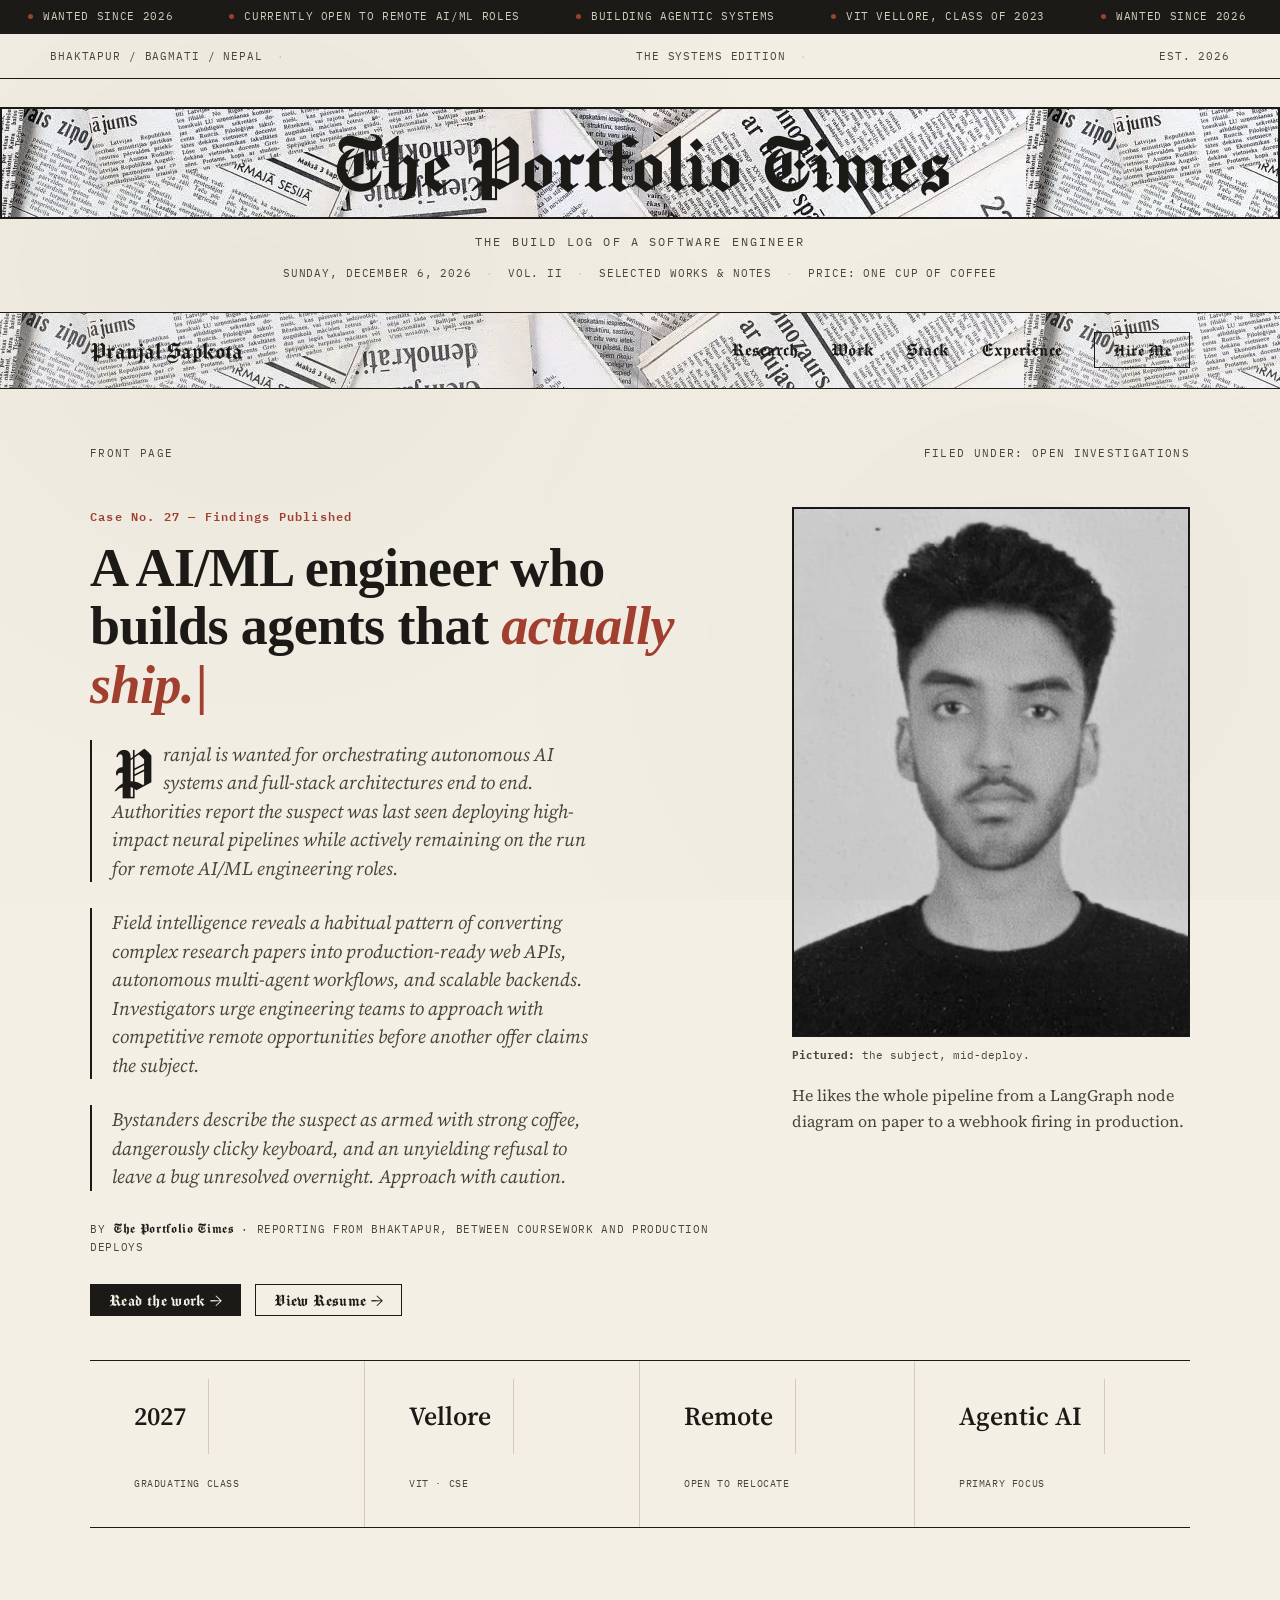
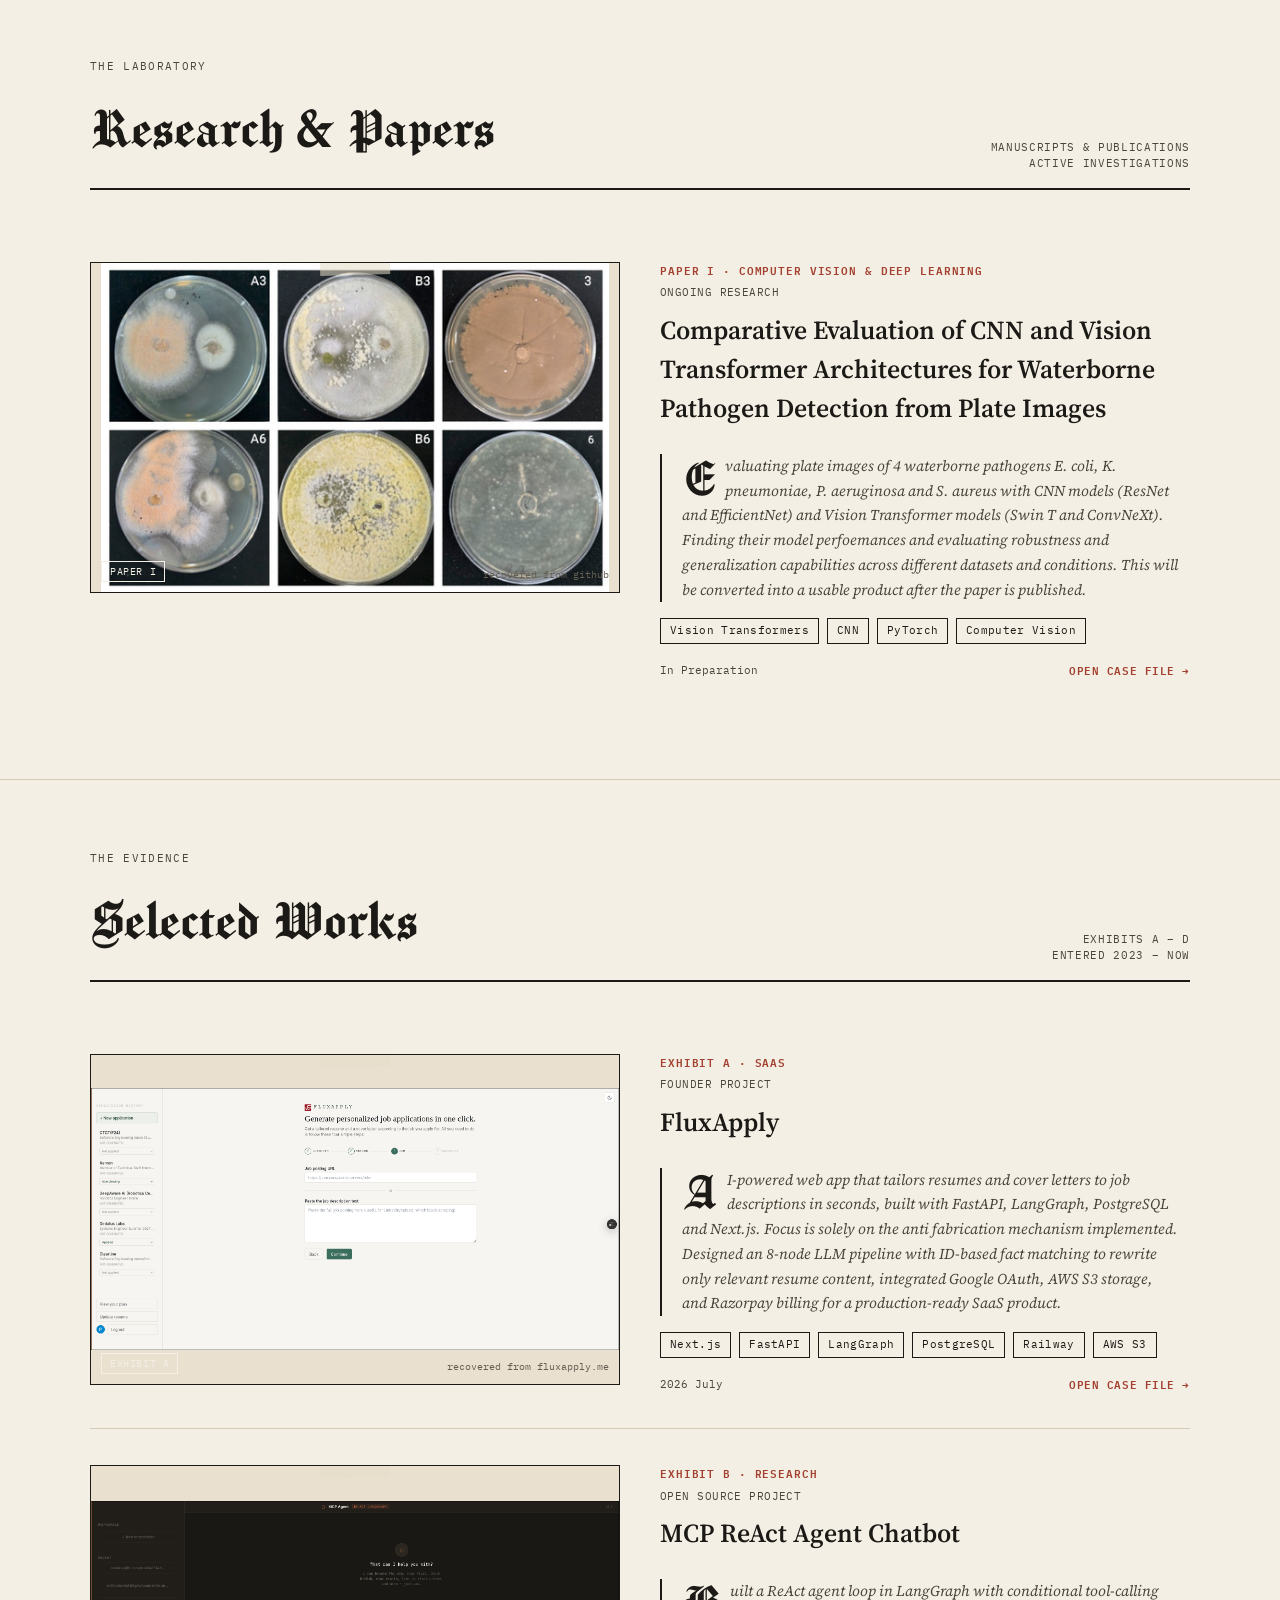
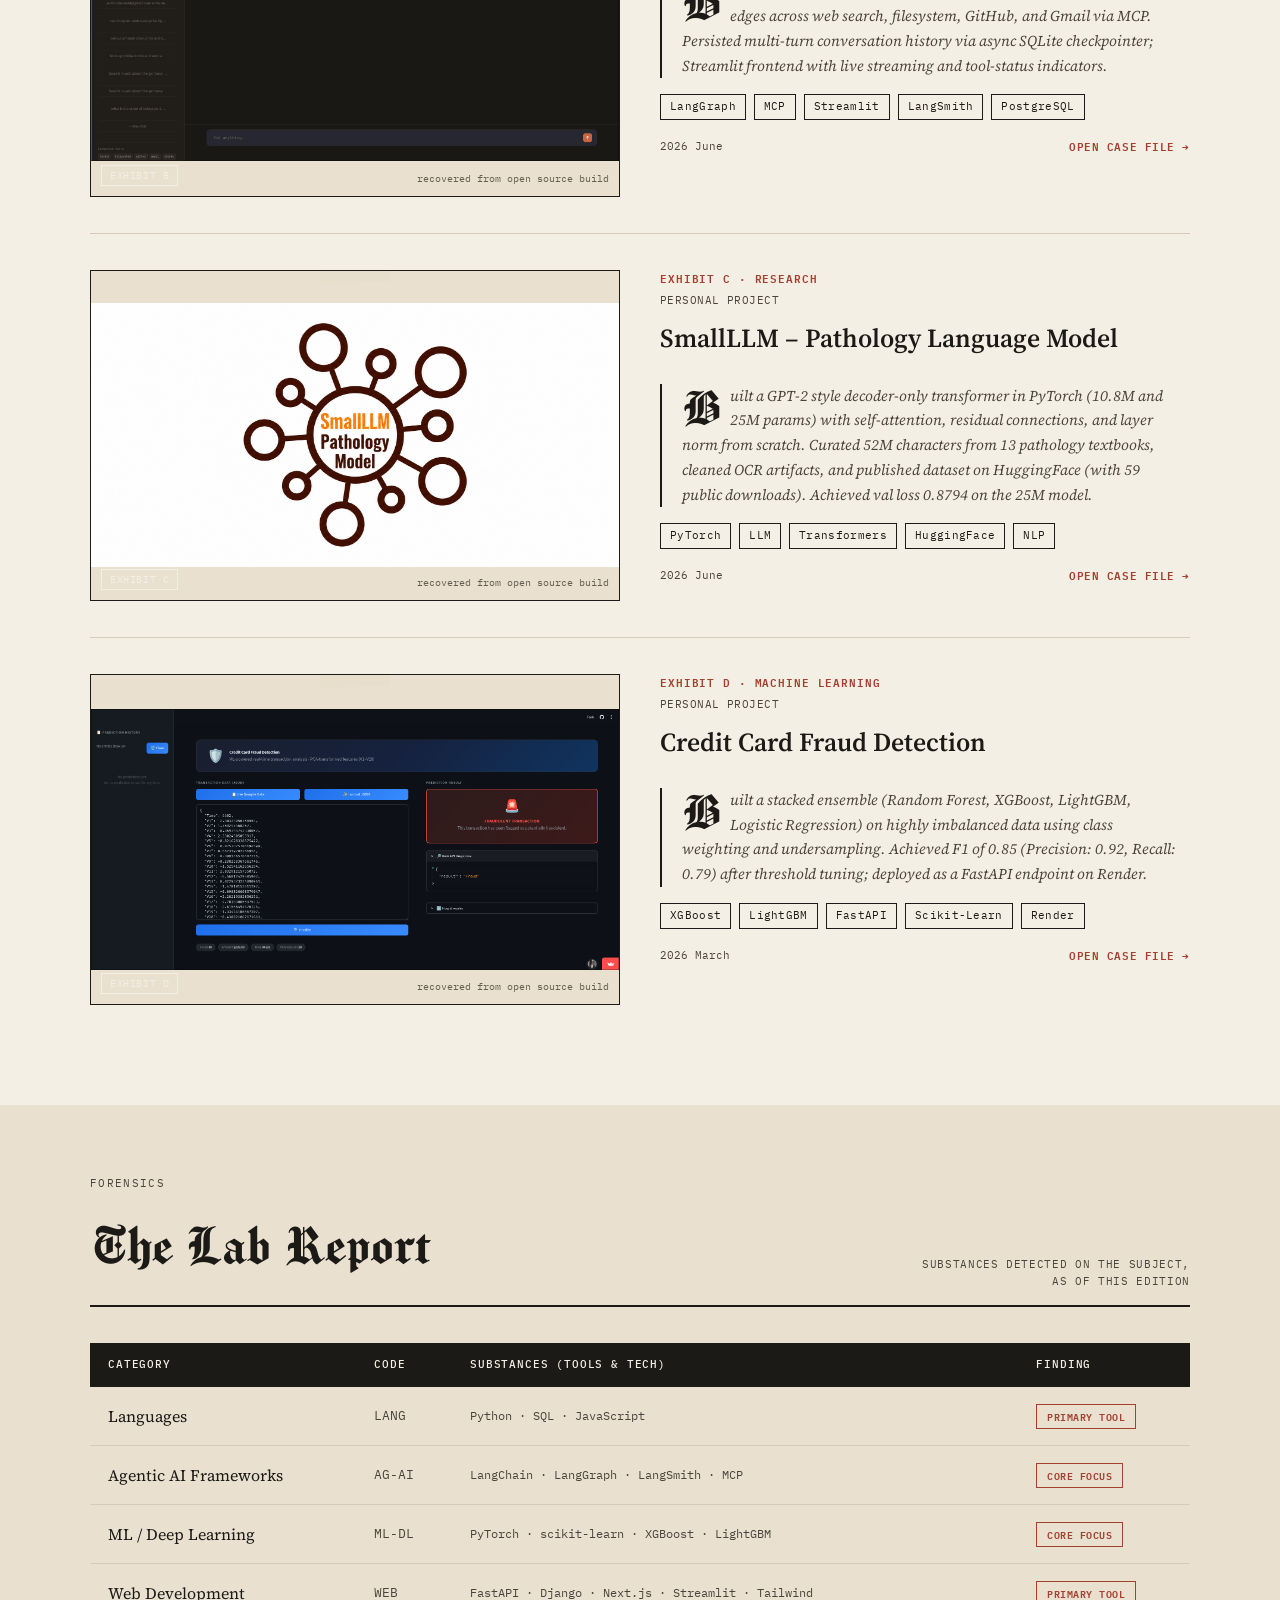
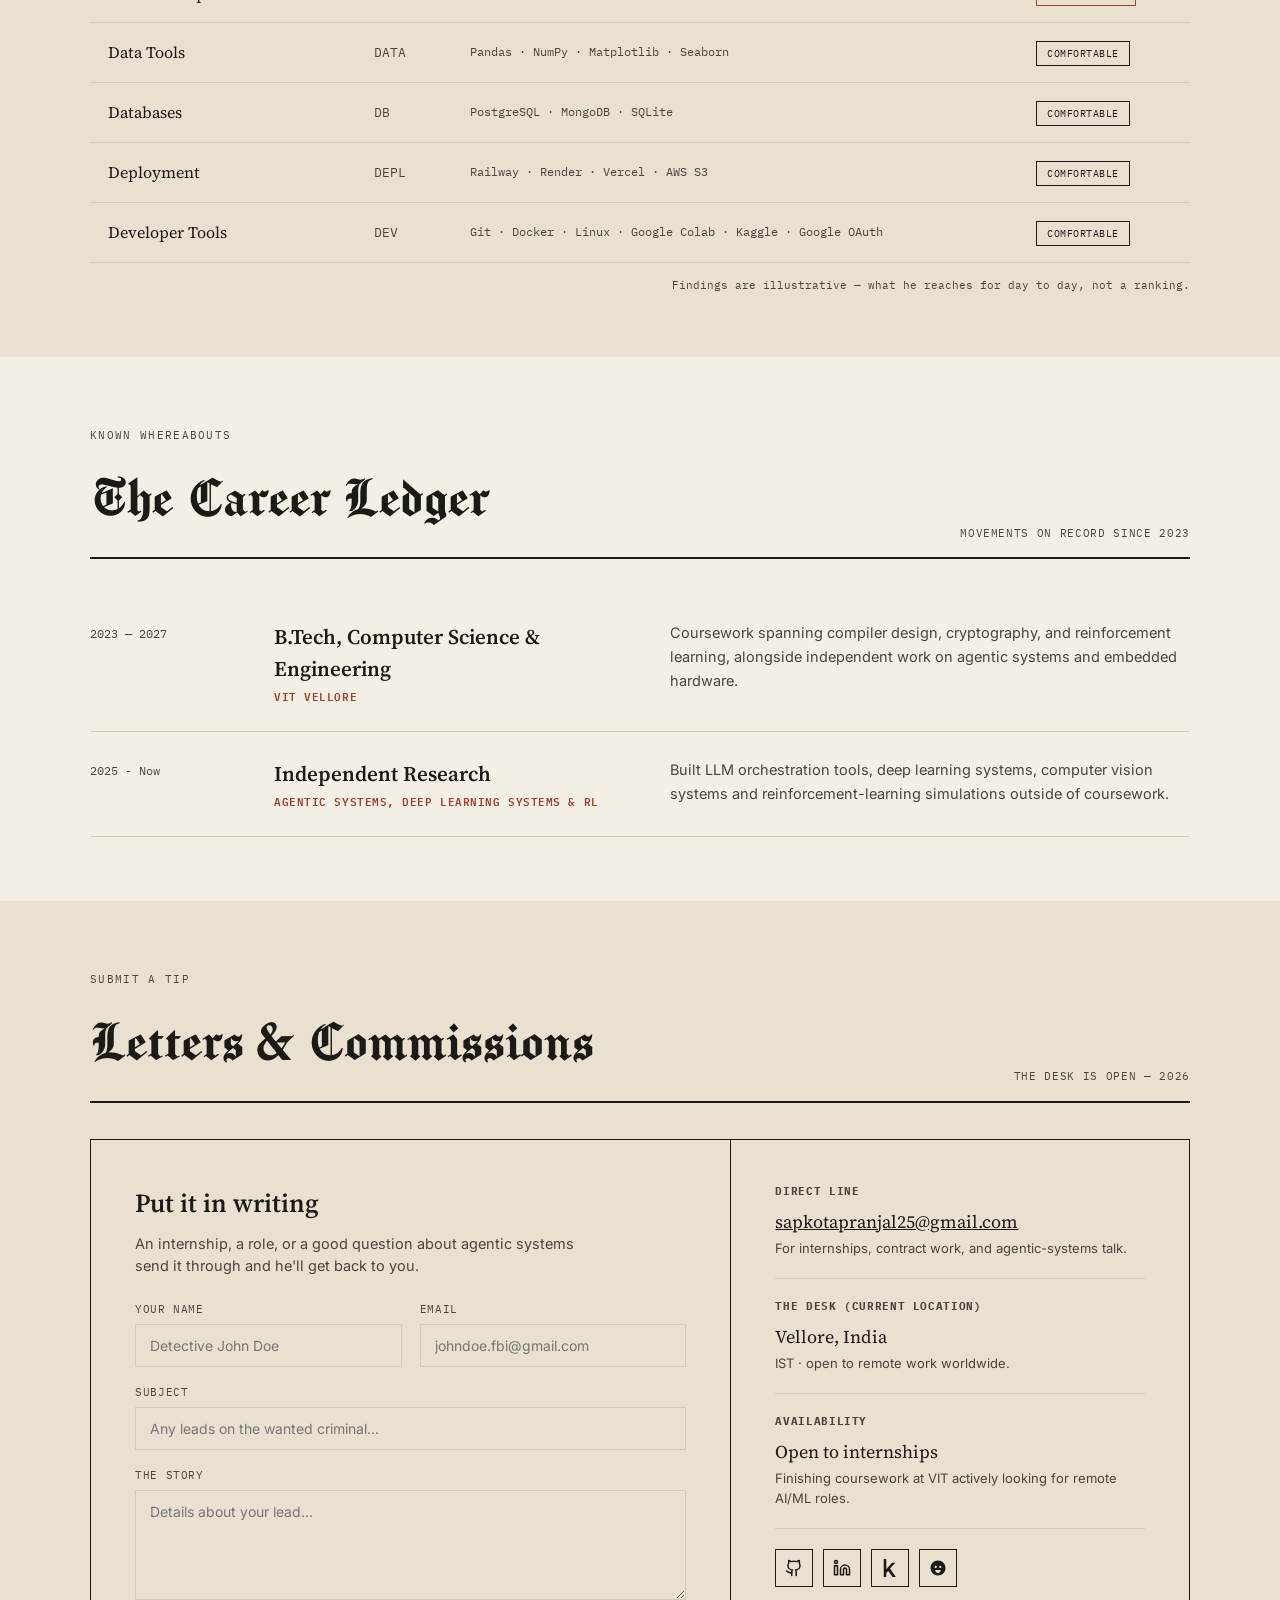
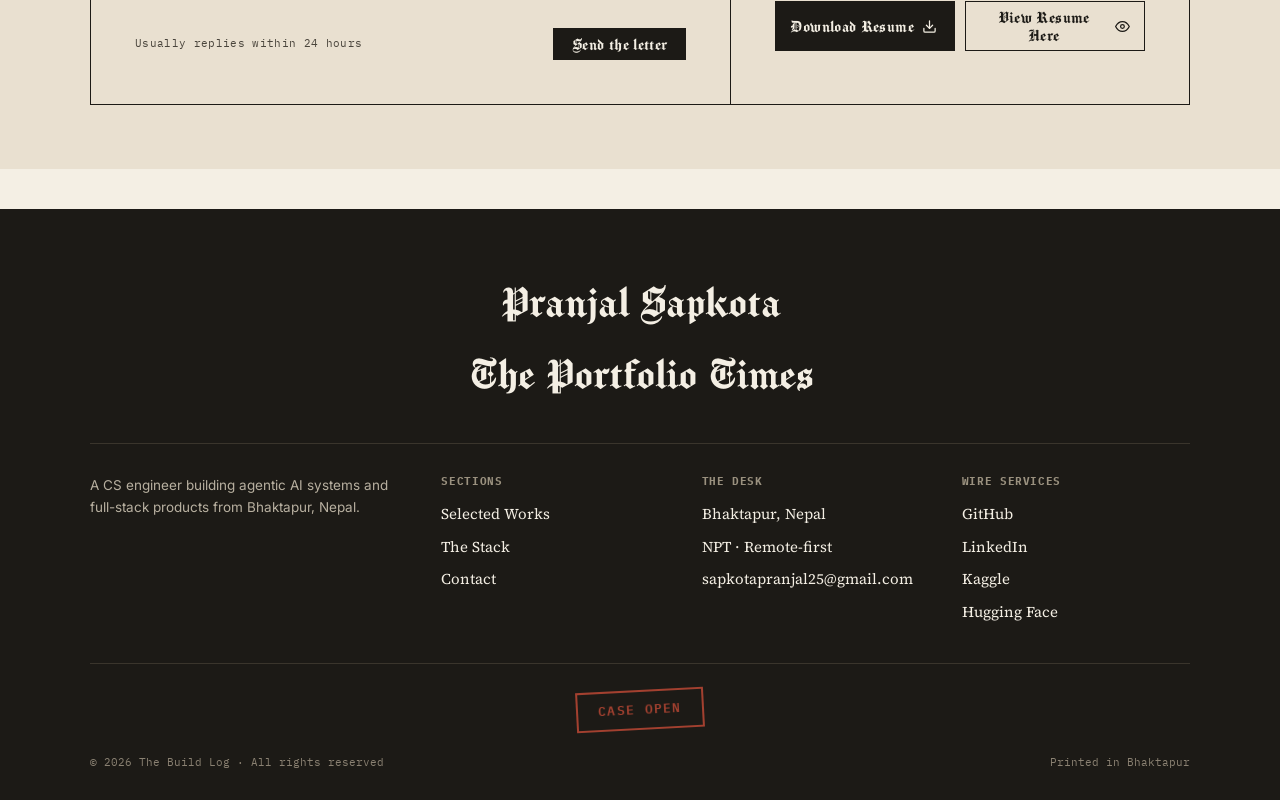
==== commit 0bdadbd5: "improved responsiveness" ====
--- a/index.html
+++ b/index.html
@@ -549,7 +549,7 @@
           <a href="https://huggingface.co/Pranjal888" target="_blank" rel="noopener noreferrer">Hugging Face</a>
         </div>
       </div>
-      <div class="stamp" data-reveal>Case Open</div>
+      <div class="stamp" data-reveal><a href="#">Case Open</a></div>
       <div class="footer-bottom">
         <span id="yearTag">© 2026 The Build Log · All rights reserved</span>
         <span>Printed in Bhaktapur</span>
--- a/styles.css
+++ b/styles.css
@@ -30,9 +30,8 @@
 html,
 body {
   scroll-behavior: smooth;
-  overflow-x: hidden;
+  overflow-x: clip;
   width: 100%;
-  max-width: 100vw;
 }
 
 body {
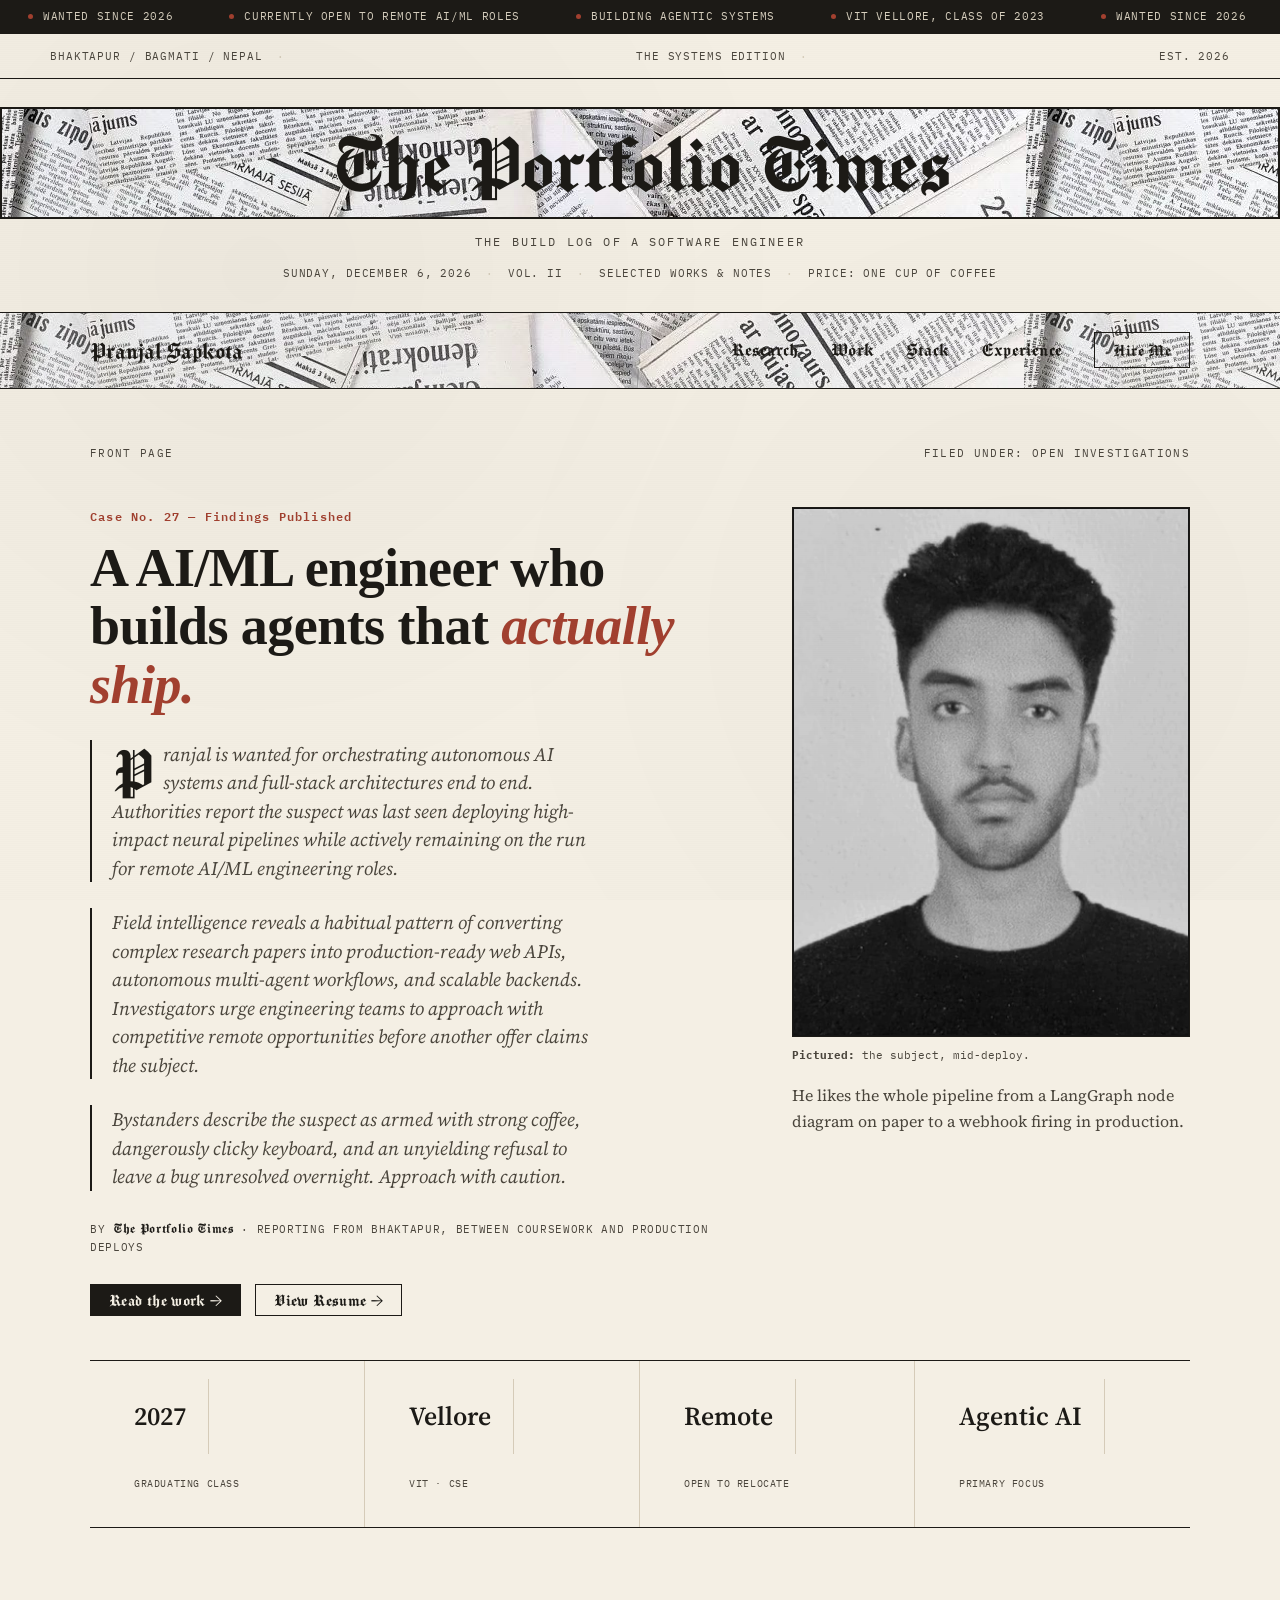
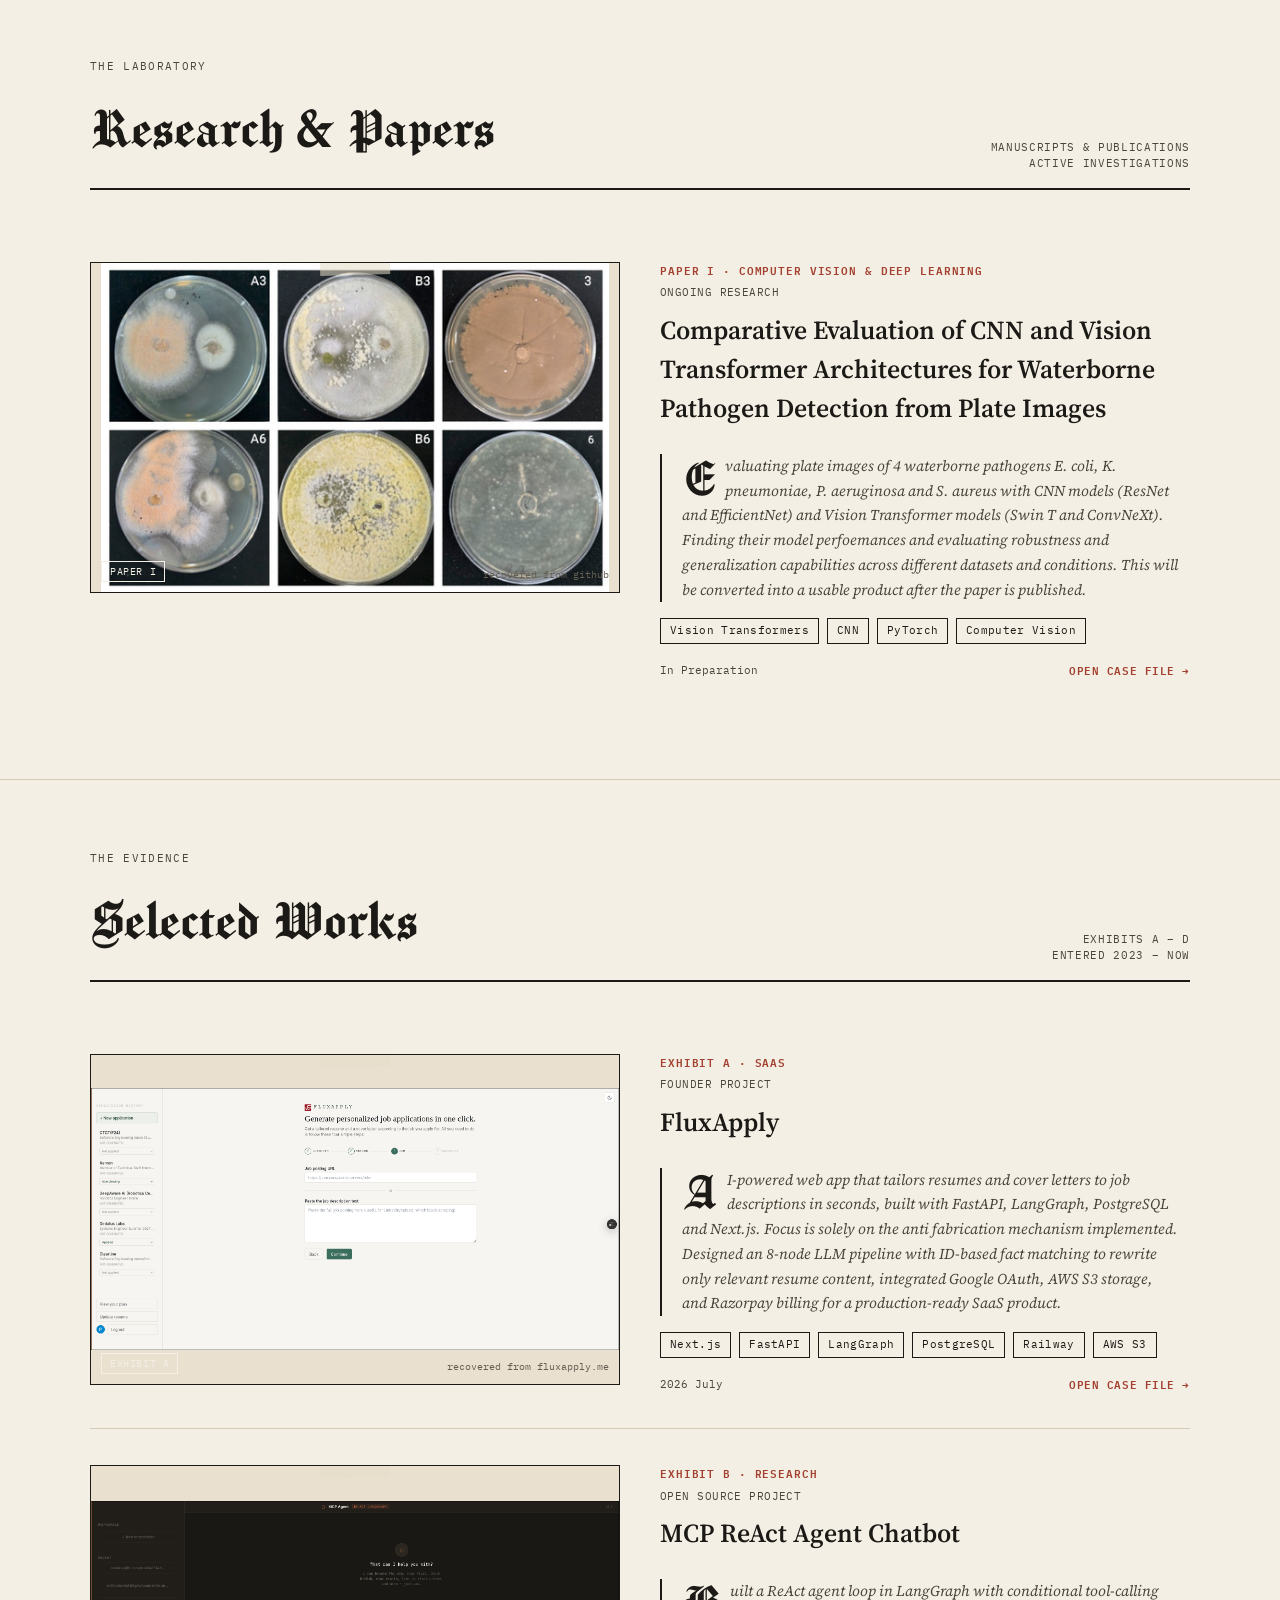
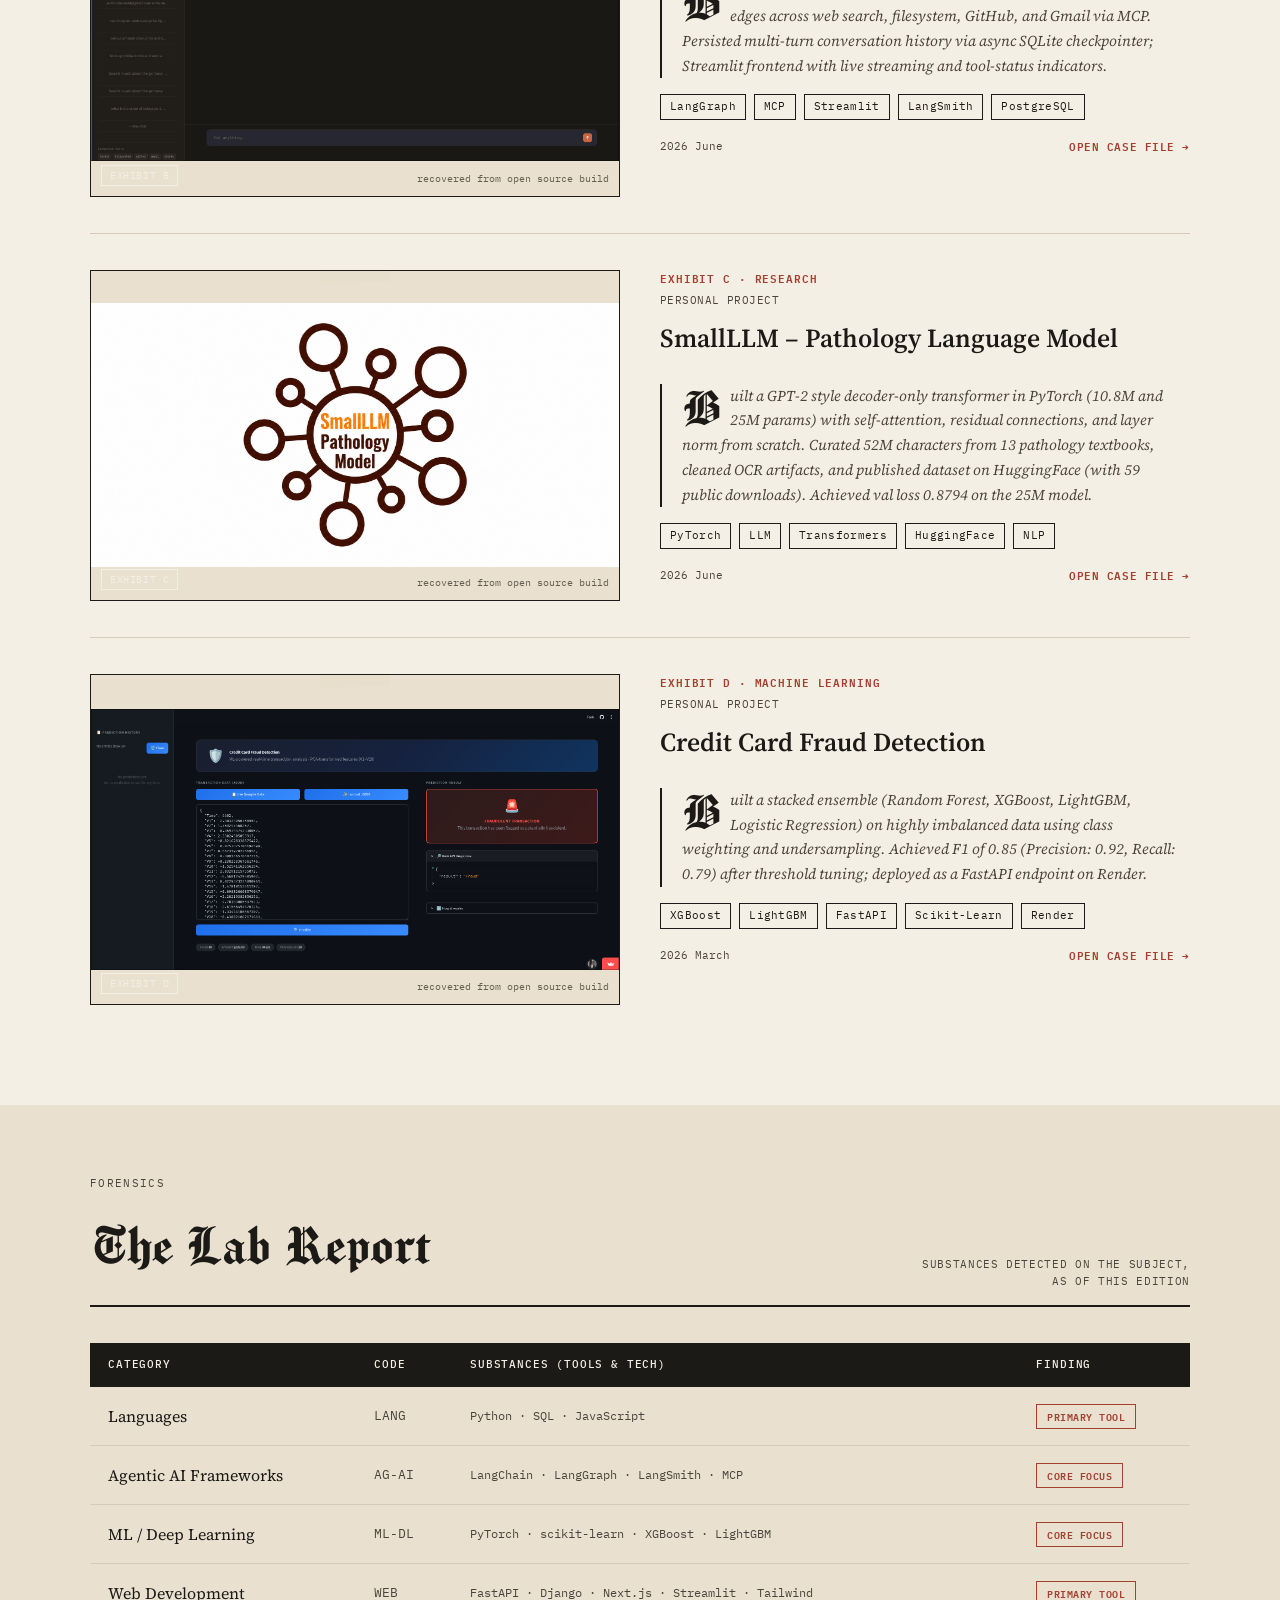
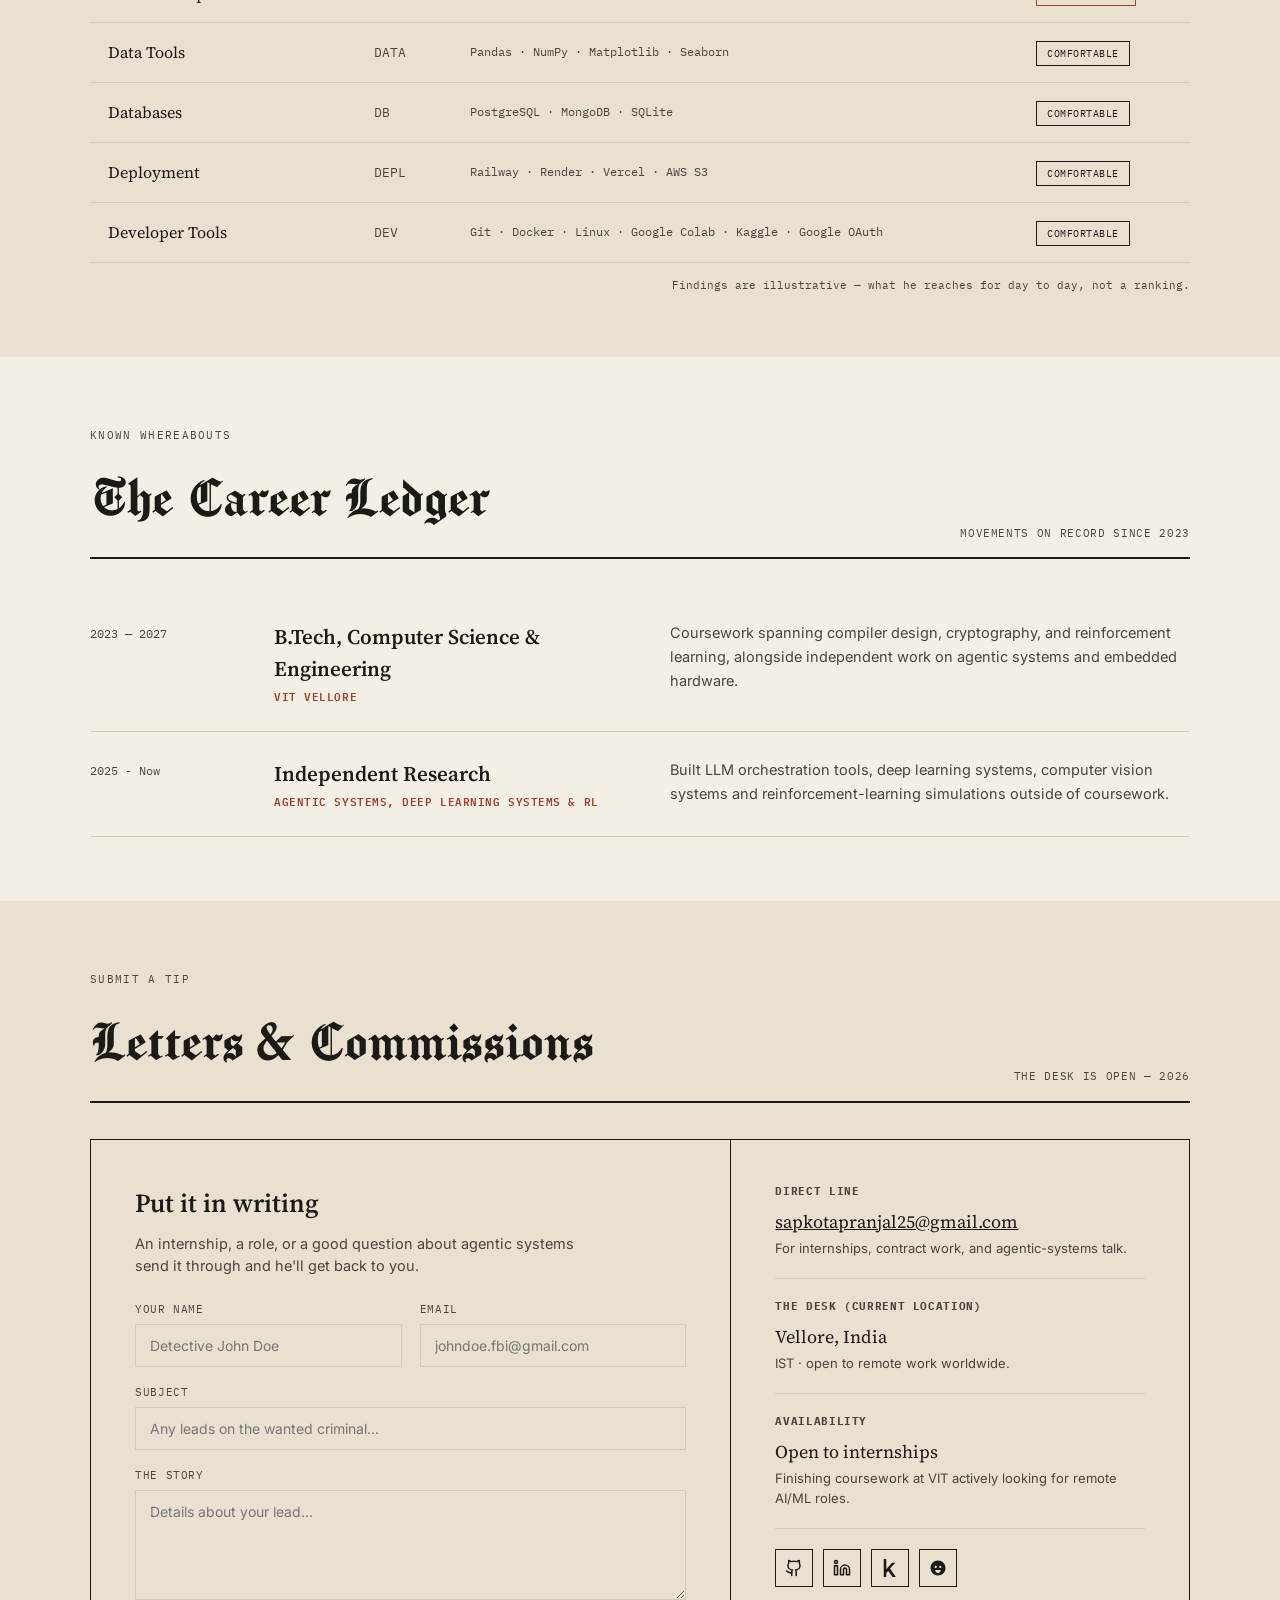
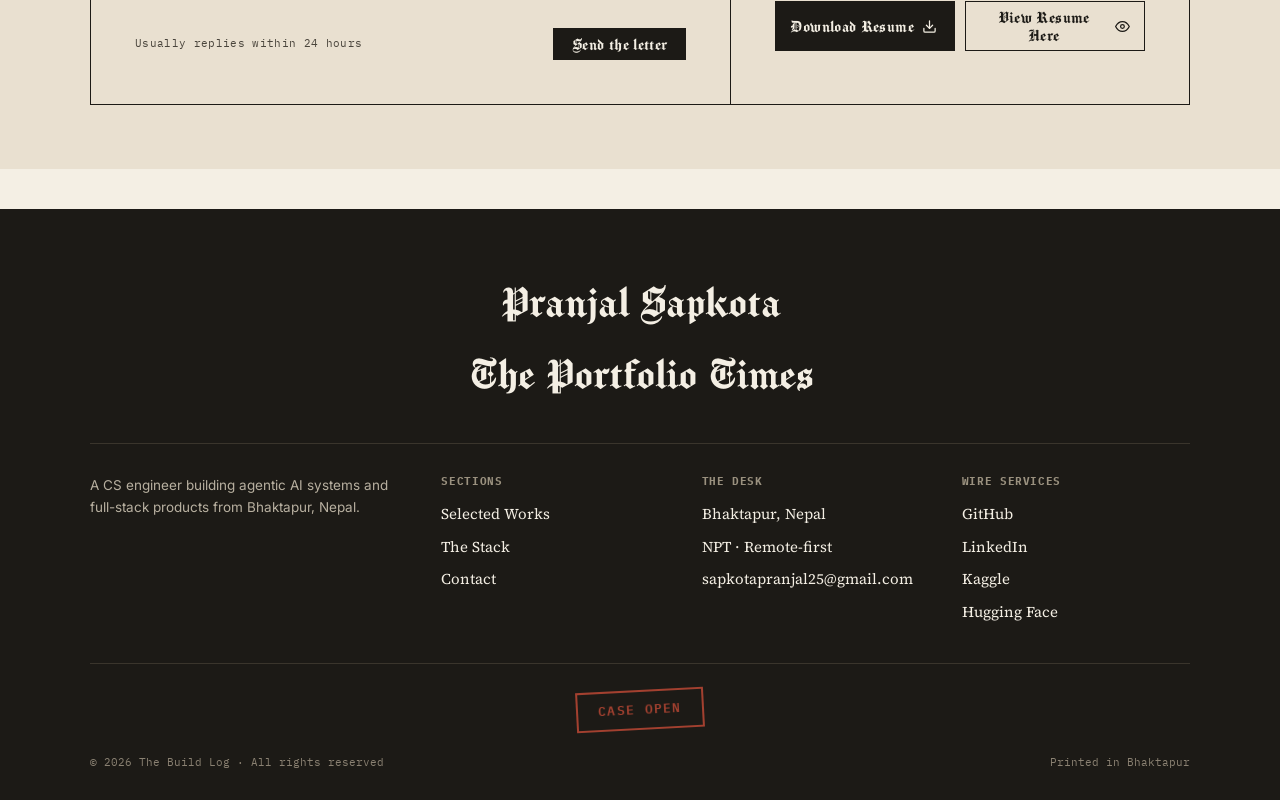
==== commit f4bf9767: "added icon" ====
--- a/index.html
+++ b/index.html
@@ -8,6 +8,7 @@
   <meta name="description"
     content="Pranjal is a CS engineer at VIT Vellore building agentic AI systems and full-stack products, including FluxApply.">
   <link rel="preconnect" href="https://fonts.googleapis.com">
+  <link rel="icon" type="image/x-icon" href="images/favicon.ico">
   <link rel="preconnect" href="https://fonts.gstatic.com" crossorigin>
   <link
     href="https://fonts.googleapis.com/css2?family=Source+Serif+4:ital,opsz,wght@0,8..60,400;0,8..60,500;0,8..60,600;0,8..60,700;1,8..60,400;1,8..60,500&family=IBM+Plex+Mono:wght@400;500;600&family=Inter:wght@400;500;600&display=swap"
@@ -551,7 +552,7 @@
       </div>
       <div class="stamp" data-reveal><a href="#">Case Open</a></div>
       <div class="footer-bottom">
-        <span id="yearTag">© 2026 The Build Log · All rights reserved</span>
+        <span id="yearTag">© 2026 The Portfolio Times · All rights reserved</span>
         <span>Printed in Bhaktapur</span>
       </div>
     </div>
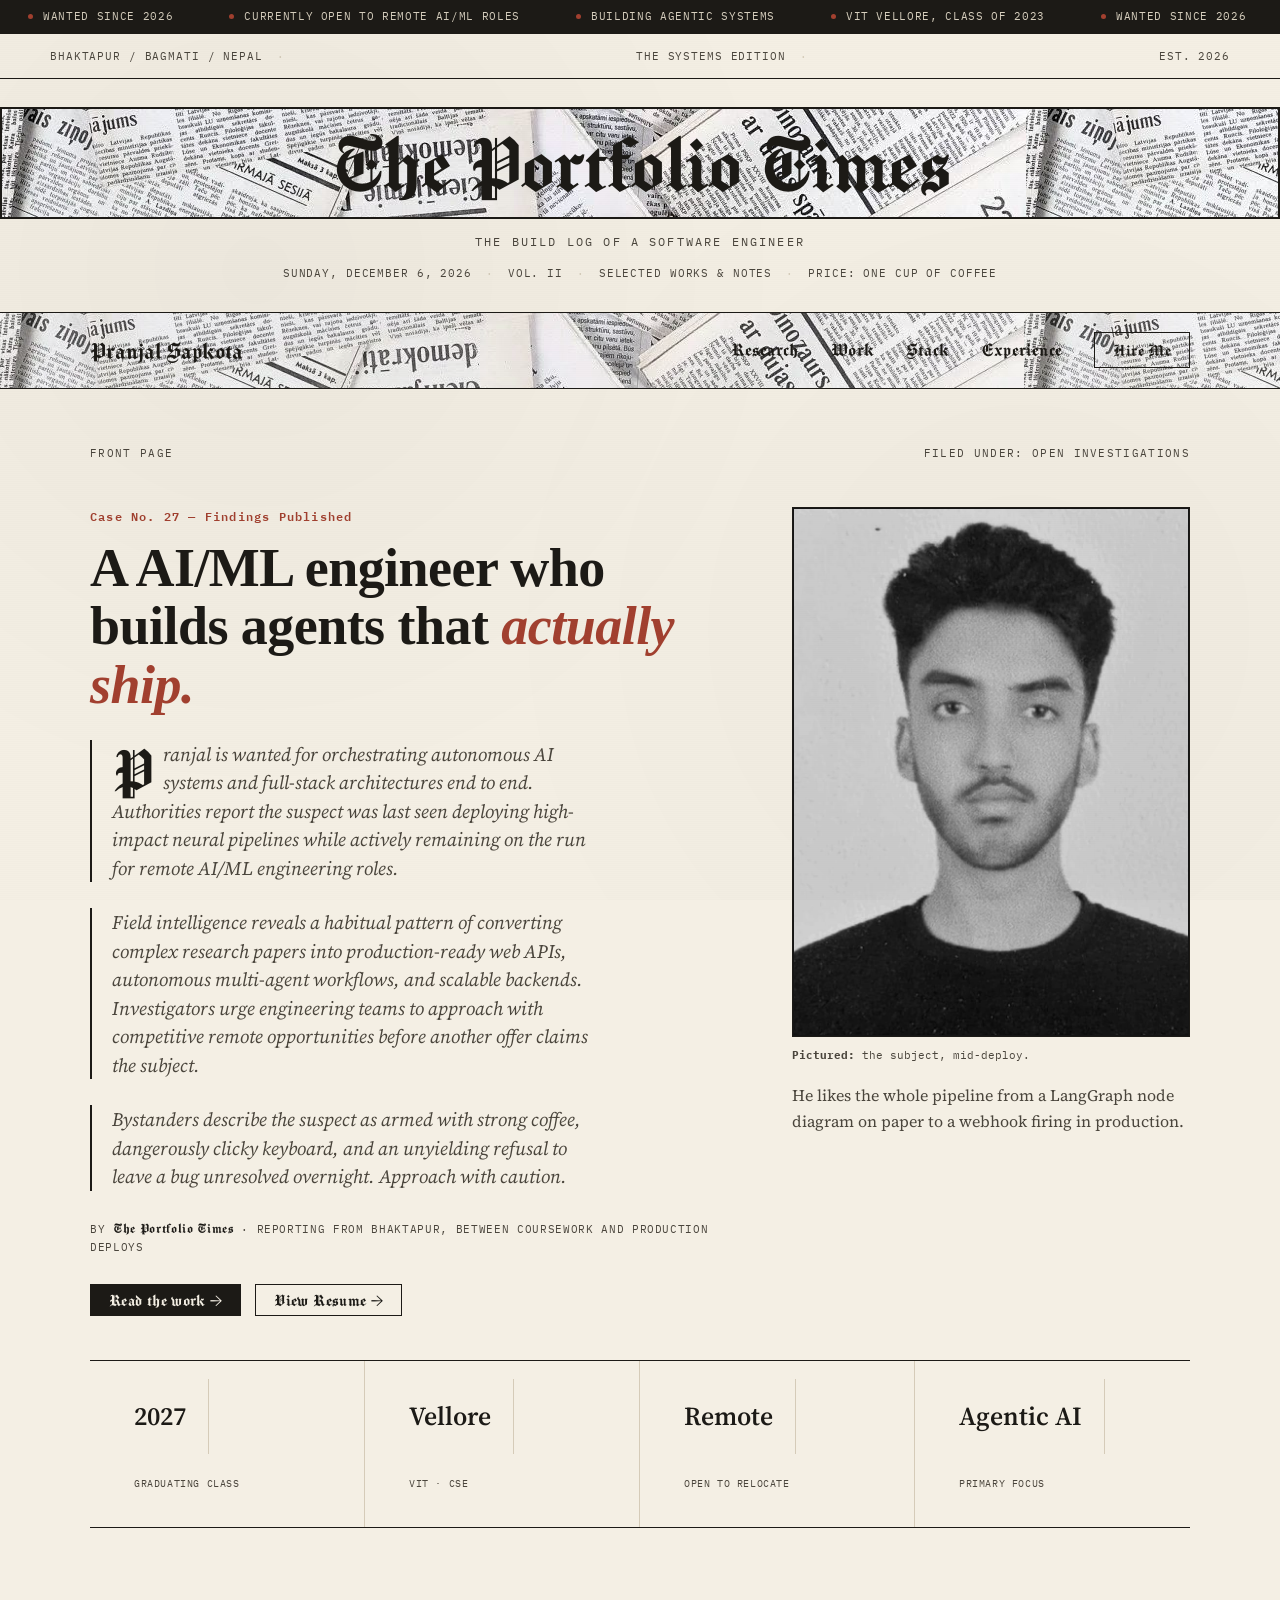
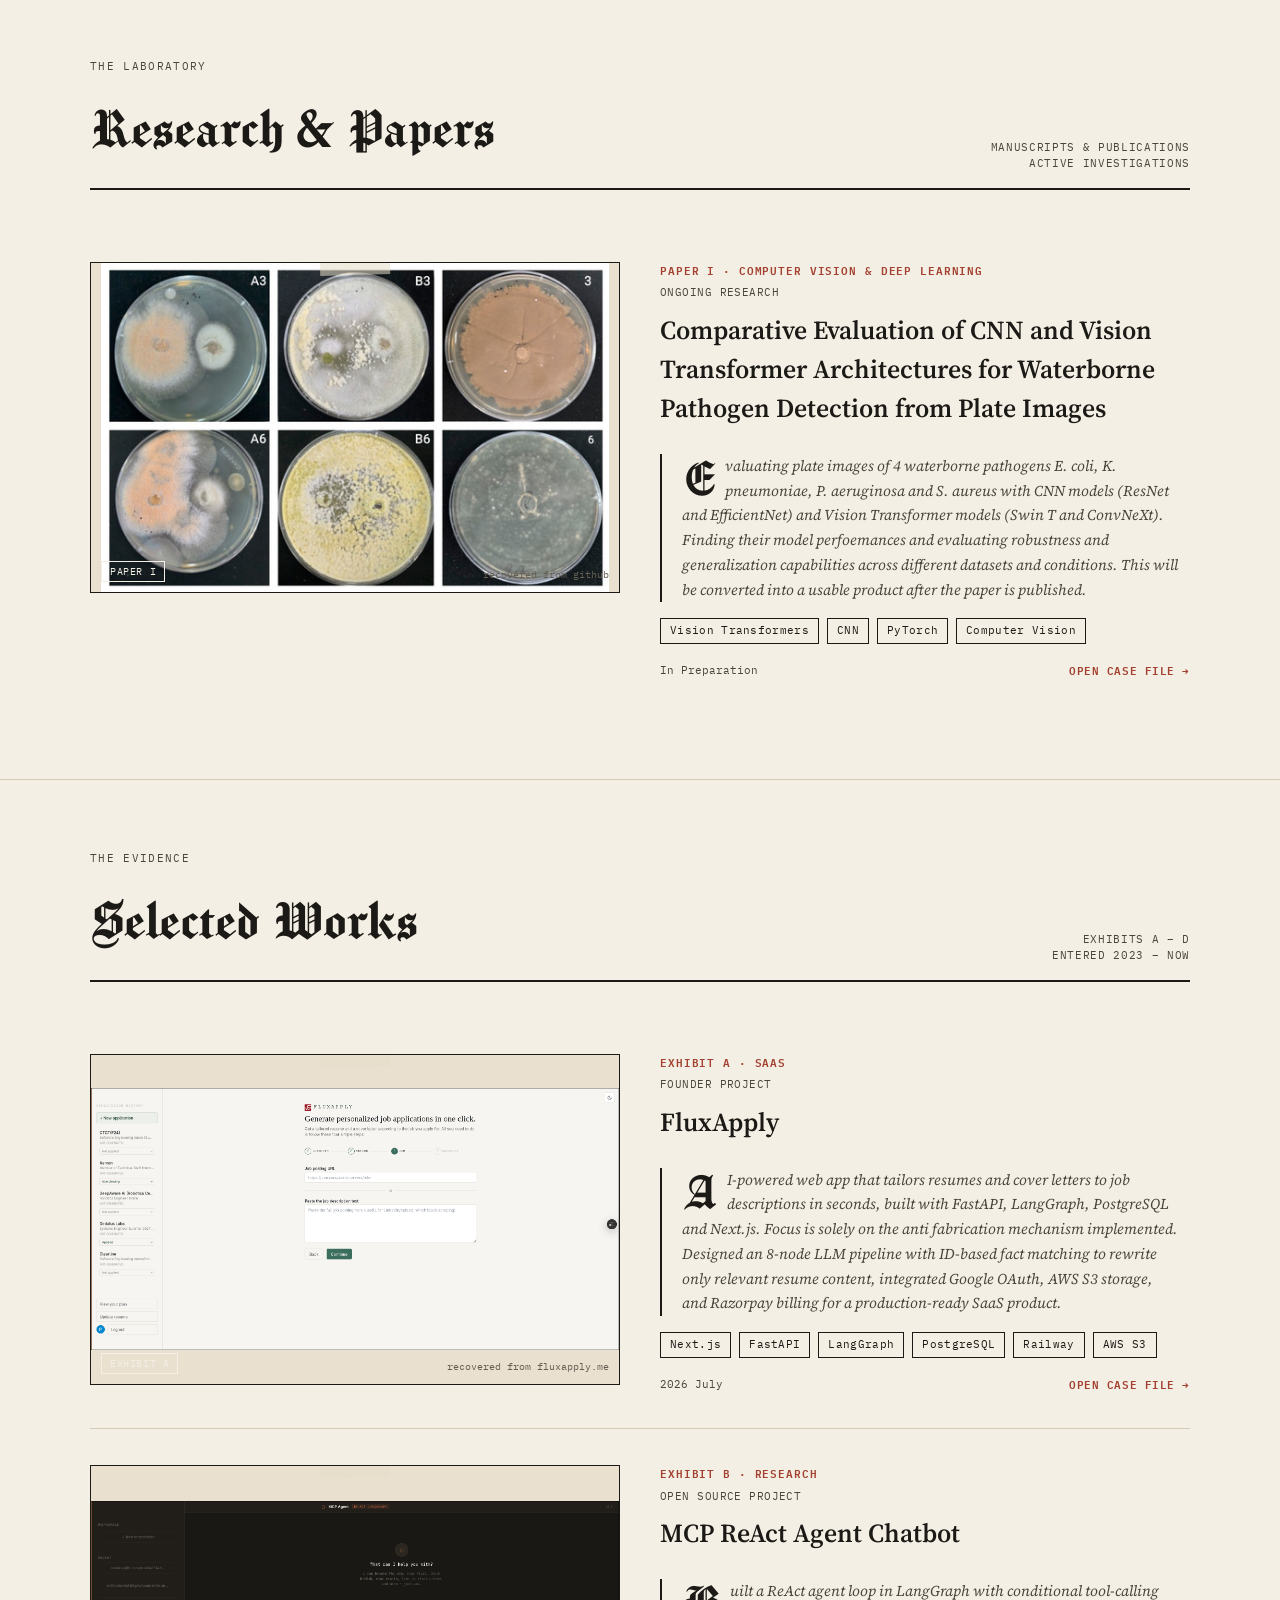
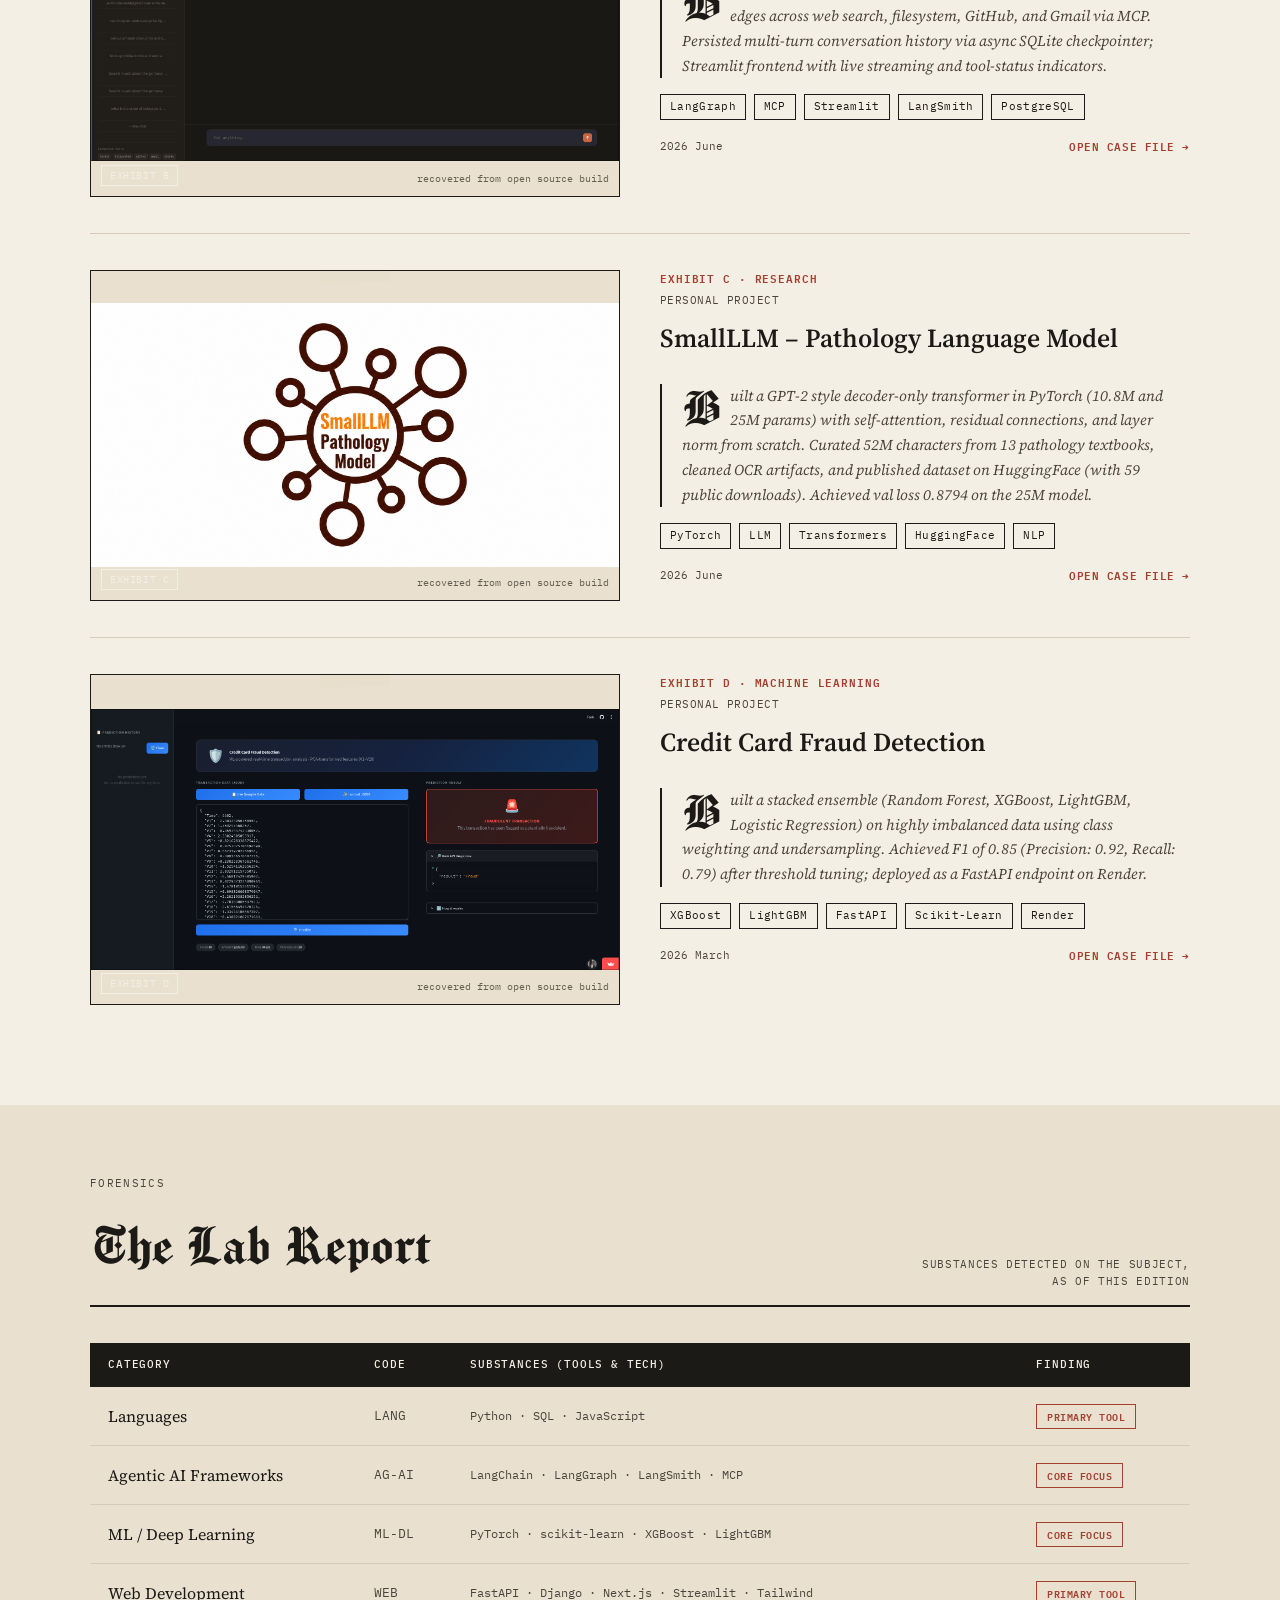
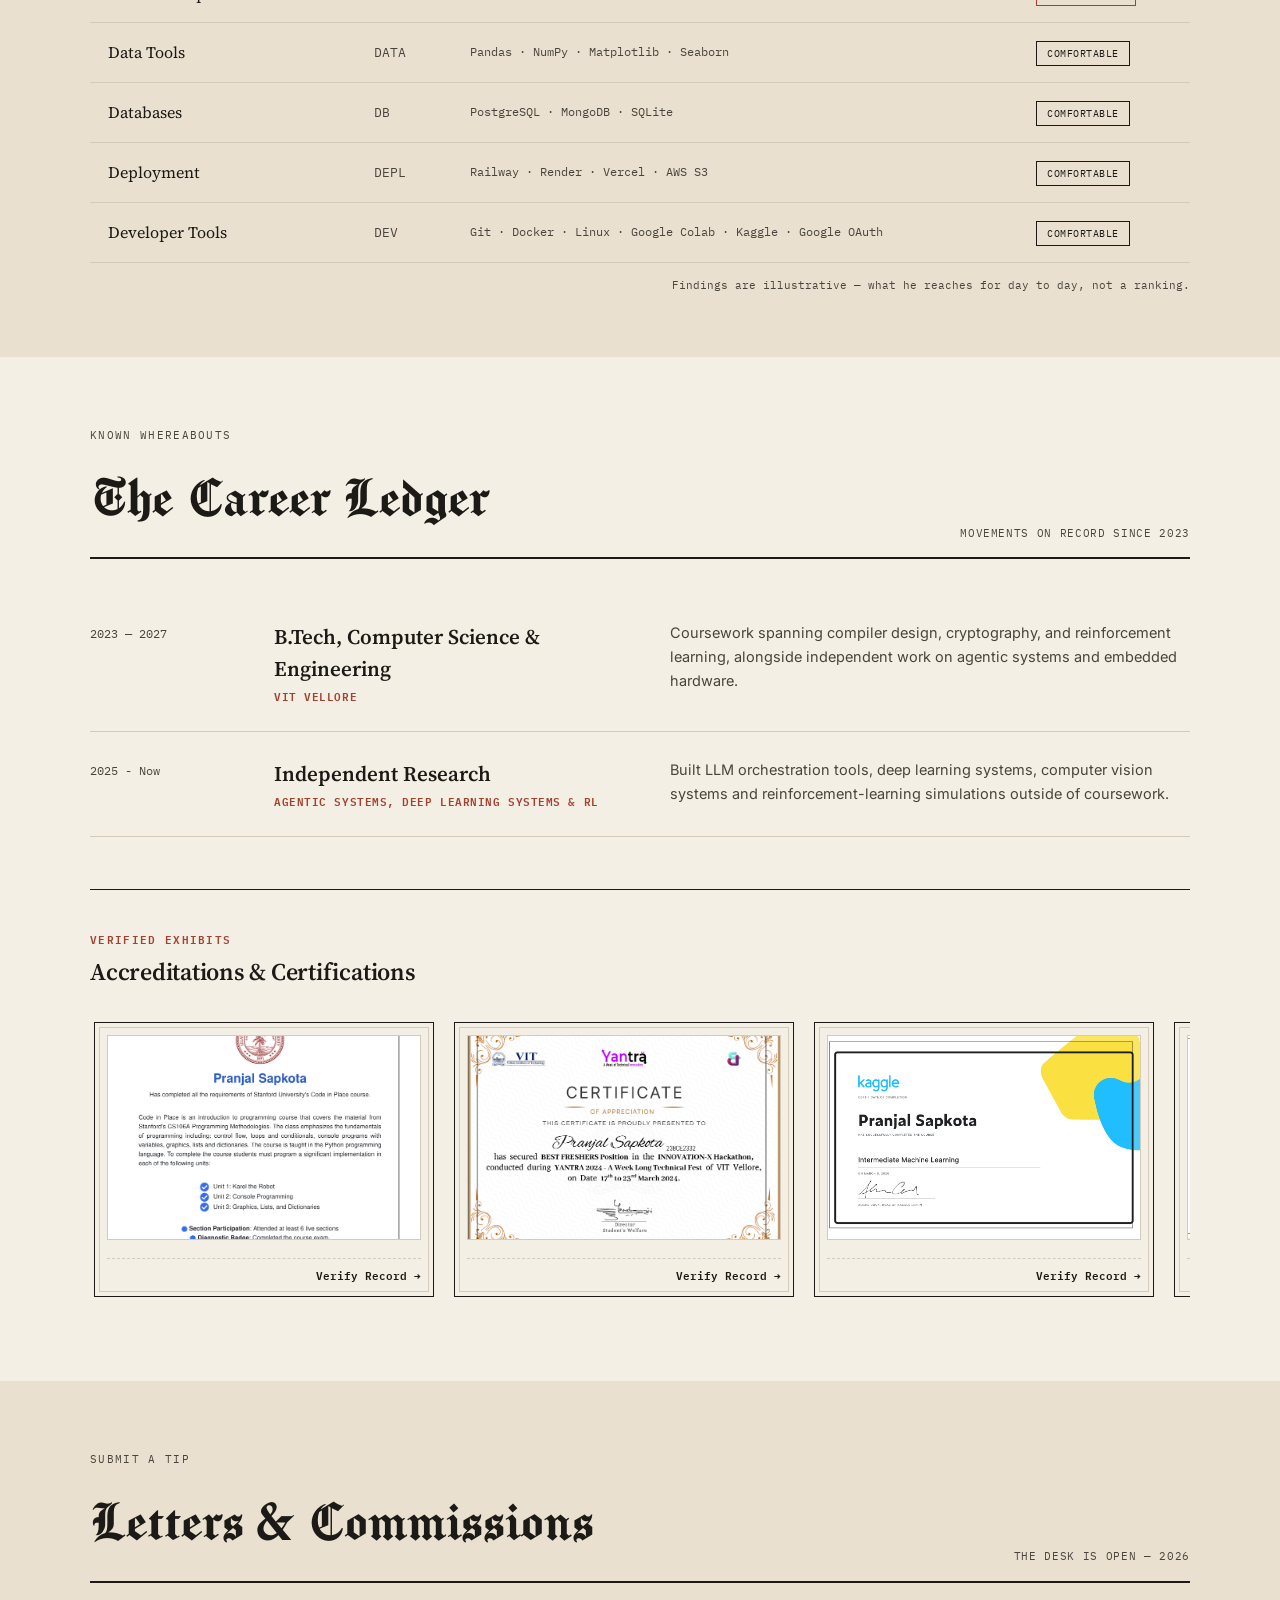
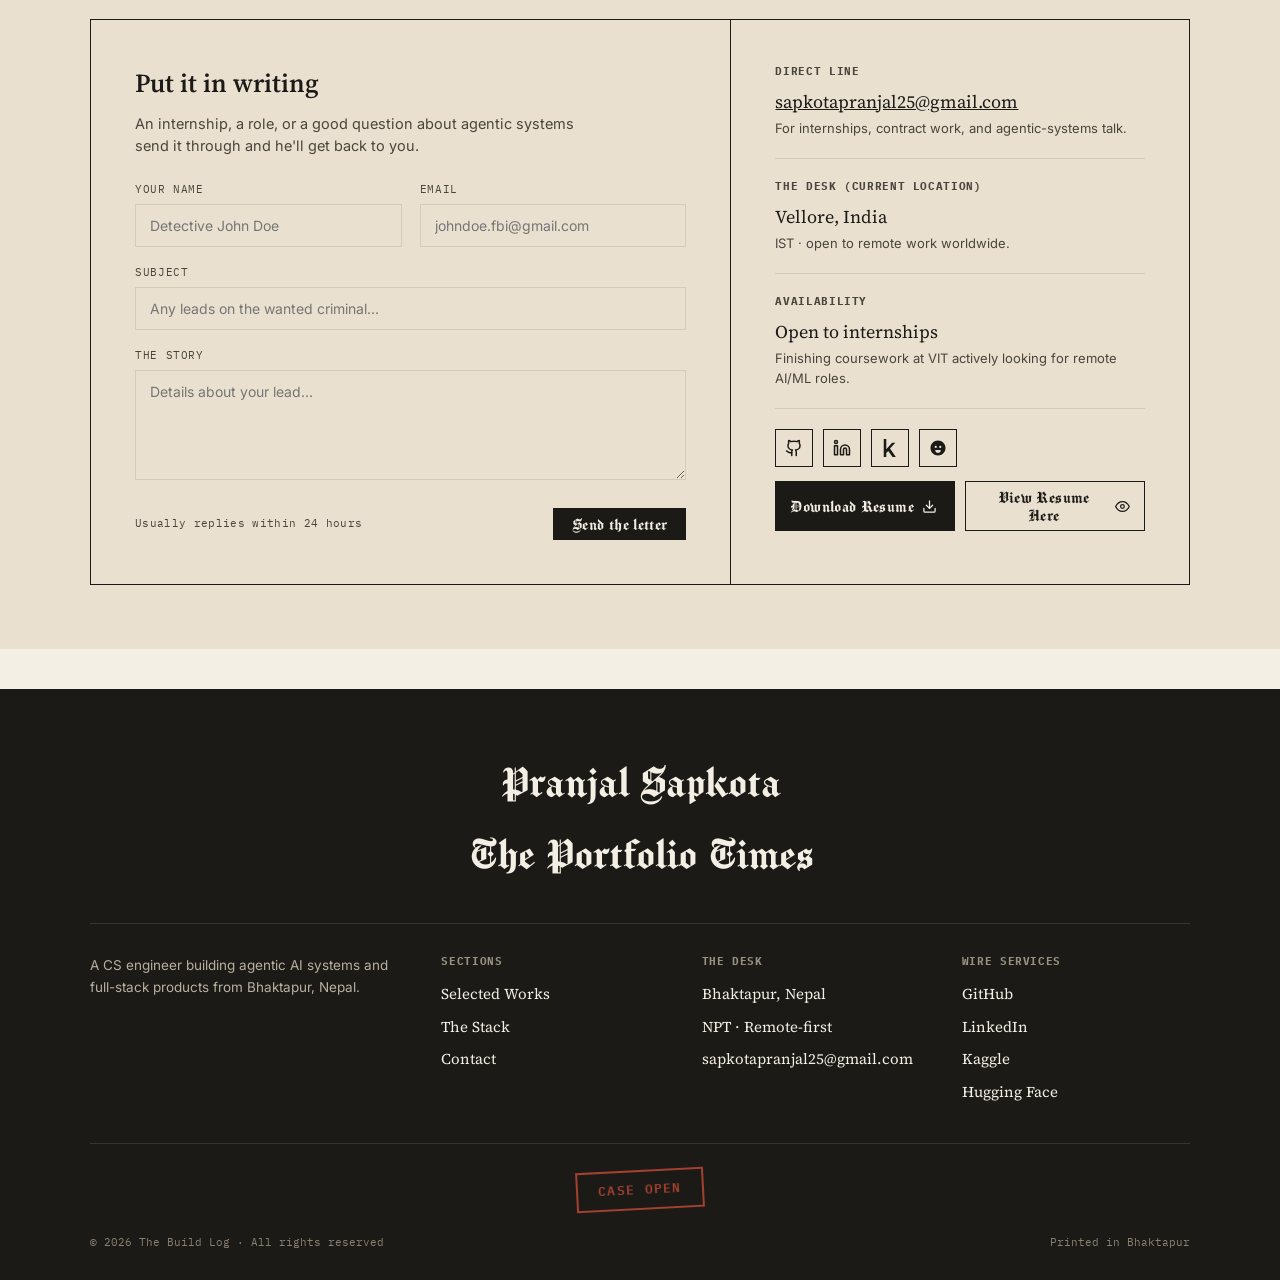
==== commit f9bc2a9f: "added certificates" ====
--- a/index.html
+++ b/index.html
@@ -408,6 +408,104 @@
         <div class="ledger-desc">Built LLM orchestration tools, deep learning systems, computer vision systems and
           reinforcement-learning simulations outside of
           coursework.</div>
+      </div>
+
+      <!-- ACCREDITED CERTIFICATES LEDGER -->
+      <div class="cert-ledger-block" data-reveal>
+        <div class="cert-block-head">
+          <div>
+            <span class="eyebrow accent">Verified Exhibits</span>
+            <h4 class="cert-block-title">Accreditations &amp; Certifications</h4>
+          </div>
+        </div>
+
+        <div class="cert-scroll-wrapper" id="certScrollWrapper">
+          <div class="cert-track" id="certTrack">
+
+            <!-- FIRST SET OF CERTIFICATES -->
+            <div class="cert-card">
+              <div class="cert-img-box">
+                <img src="images/codeinplace.png" alt="Stanford Code in Place Certificate" draggable="false">
+              </div>
+              <div class="cert-foot">
+                <a href="https://codeinplace.stanford.edu/cip5/certificate/y3vedh" target="_blank" rel="noopener noreferrer" class="cert-verify">Verify Record →</a>
+              </div>
+            </div>
+
+            <div class="cert-card">
+              <div class="cert-img-box">
+                <img src="images/innovationx.png" alt="INNOVATION-X Hackathon" draggable="false">
+              </div>
+              <div class="cert-foot">
+                <a href="https://drive.google.com/file/d/11OHLaMAe9oa8TBH6hGqEM9LG_kzyJdWh/view" target="_blank" rel="noopener noreferrer" class="cert-verify">Verify Record →</a>
+              </div>
+            </div>
+
+            <div class="cert-card">
+              <div class="cert-img-box">
+                <img src="images/intermediate-ml.png" alt="Intermediate Machine Learning" draggable="false">
+              </div>
+              <div class="cert-foot">
+                <a href="https://www.kaggle.com/learn/certification/pranjalsapkota/intermediate-machine-learning" target="_blank" rel="noopener noreferrer" class="cert-verify">Verify Record →</a>
+              </div>
+            </div>
+
+            <div class="cert-card">
+              <div class="cert-img-box">
+                <img src="images/ml-explainability.png" alt="ML Explainability" draggable="false">
+              </div>
+              <div class="cert-foot">
+                <a href="https://www.kaggle.com/learn/certification/pranjalsapkota/machine-learning-explainability" target="_blank" rel="noopener noreferrer" class="cert-verify">Verify Record →</a>
+              </div>
+            </div>
+
+            <div class="cert-card">
+              <div class="cert-img-box">
+                <img src="images/game-ai.png" alt="Intro to Game AI and Reinforcement Learning." draggable="false">
+              </div>
+              <div class="cert-foot">
+                <a href="https://www.kaggle.com/learn/certification/pranjalsapkota/intro-to-game-ai-and-reinforcement-learning" target="_blank" rel="noopener noreferrer" class="cert-verify">Verify Record →</a>
+              </div>
+            </div>
+
+            <div class="cert-card">
+              <div class="cert-img-box">
+                <img src="images/data-cleaning.png" alt="Data Cleaning" draggable="false">
+              </div>
+              <div class="cert-foot">
+                <a href="https://www.kaggle.com/learn/certification/pranjalsapkota/data-cleaning" target="_blank" rel="noopener noreferrer" class="cert-verify">Verify Record →</a>
+              </div>
+            </div>
+
+            <div class="cert-card" aria-hidden="true">
+              <div class="cert-img-box">
+                <img src="images/pandas.png" alt="Pandas" draggable="false">
+              </div>
+              <div class="cert-foot">
+                <a href="https://www.kaggle.com/learn/certification/pranjalsapkota/pandas" target="_blank" rel="noopener noreferrer" class="cert-verify">Verify Record →</a>
+              </div>
+            </div>
+
+            <div class="cert-card" aria-hidden="true">
+              <div class="cert-img-box">
+                <img src="images/intro-to-machine-learning.png" alt="LangChain &amp; Agentic AI Certificate" draggable="false">
+              </div>
+              <div class="cert-foot">
+                <a href="https://www.kaggle.com/learn/certification/pranjalsapkota/intro-to-machine-learning" target="_blank" rel="noopener noreferrer" class="cert-verify">Verify Record →</a>
+              </div>
+            </div>
+
+            <div class="cert-card" aria-hidden="true">
+              <div class="cert-img-box">
+                <img src="images/responsive-web-design.png" alt="Responsive Web Design" draggable="false">
+              </div>
+              <div class="cert-foot">
+                <a href="https://www.freecodecamp.org/certification/Venom8/responsive-web-design" target="_blank" rel="noopener noreferrer" class="cert-verify">Verify Record →</a>
+              </div>
+            </div>
+
+          </div>
+        </div>
       </div>
     </div>
   </section>
--- a/styles.css
+++ b/styles.css
@@ -1698,6 +1698,228 @@
   transform: translateY(-2px);
 }
 
+/* ===== Certificate Ledger Block ===== */
+.cert-ledger-block {
+  margin-top: 52px;
+  padding-top: 36px;
+  border-top: 1px solid var(--rule);
+}
+
+.cert-block-head {
+  display: flex;
+  justify-content: space-between;
+  align-items: flex-end;
+  margin-bottom: 24px;
+  flex-wrap: wrap;
+  gap: 16px;
+}
+
+.cert-block-title {
+  font-family: var(--serif);
+  font-size: 24px;
+  font-weight: 600;
+  margin-top: 4px;
+  letter-spacing: -0.01em;
+}
+
+.cert-controls {
+  display: flex;
+  align-items: center;
+  gap: 12px;
+}
+
+.cert-status-tag {
+  font-family: var(--mono);
+  font-size: 11px;
+  color: var(--ink-soft);
+  display: inline-flex;
+  align-items: center;
+  gap: 8px;
+  text-transform: uppercase;
+  letter-spacing: 0.05em;
+}
+
+.pulse-dot {
+  width: 7px;
+  height: 7px;
+  border-radius: 50%;
+  background: var(--accent);
+  display: inline-block;
+  animation: pulseDot 2s infinite ease-in-out;
+}
+
+@keyframes pulseDot {
+  0%, 100% { opacity: 1; transform: scale(1); }
+  50% { opacity: 0.3; transform: scale(0.7); }
+}
+
+.cert-btn {
+  background: var(--paper);
+  border: 1px solid var(--rule);
+  color: var(--ink);
+  font-family: var(--mono);
+  font-size: 14px;
+  width: 36px;
+  height: 36px;
+  display: inline-flex;
+  align-items: center;
+  justify-content: center;
+  cursor: pointer;
+  transition: all 0.2s ease;
+  user-select: none;
+}
+
+.cert-btn:hover {
+  background: var(--ink);
+  color: var(--paper);
+  border-color: var(--ink);
+}
+
+.cert-scroll-wrapper {
+  overflow-x: auto;
+  scrollbar-width: thin;
+  scrollbar-color: var(--rule-faint) var(--paper-dim);
+  padding: 8px 4px 20px 4px;
+  cursor: grab;
+  user-select: none;
+  touch-action: pan-x;
+  -webkit-overflow-scrolling: touch;
+}
+
+.cert-scroll-wrapper:active {
+  cursor: grabbing;
+}
+
+.cert-scroll-wrapper::-webkit-scrollbar {
+  height: 6px;
+}
+
+.cert-scroll-wrapper::-webkit-scrollbar-track {
+  background: var(--paper-dim);
+  border-radius: 3px;
+}
+
+.cert-scroll-wrapper::-webkit-scrollbar-thumb {
+  background: var(--rule-faint);
+  border-radius: 3px;
+}
+
+.cert-scroll-wrapper::-webkit-scrollbar-thumb:hover {
+  background: var(--accent);
+}
+
+.cert-track {
+  display: flex;
+  gap: 20px;
+  width: max-content;
+}
+
+.cert-card {
+  width: 340px;
+  height: 275px;
+  flex-shrink: 0;
+  background: var(--paper);
+  border: 1px solid var(--rule);
+  padding: 12px;
+  position: relative;
+  transition: transform 0.3s cubic-bezier(0.16, 1, 0.3, 1), box-shadow 0.3s ease, border-color 0.3s ease, background 0.3s ease;
+  display: flex;
+  flex-direction: column;
+  justify-content: space-between;
+}
+
+.cert-card::before {
+  content: "";
+  position: absolute;
+  top: 4px;
+  left: 4px;
+  right: 4px;
+  bottom: 4px;
+  border: 1px solid var(--rule-faint);
+  pointer-events: none;
+  transition: border-color 0.3s ease;
+}
+
+.cert-card:hover {
+  transform: translateY(-4px);
+  border-color: var(--accent);
+  box-shadow: 0 8px 24px rgba(28, 26, 22, 0.08);
+  background: var(--paper);
+}
+
+.cert-card:hover::before {
+  border-color: var(--accent-soft);
+}
+
+.cert-img-box {
+  width: 100%;
+  height: 205px;
+  overflow: hidden;
+  border: 1px solid var(--rule-faint);
+  background: var(--paper-dim);
+  display: flex;
+  align-items: center;
+  justify-content: center;
+}
+
+.cert-img-box img {
+  width: 100%;
+  height: 100%;
+  object-fit: cover;
+  transition: transform 0.4s ease;
+  pointer-events: none;
+  user-select: none;
+  -webkit-user-drag: none;
+}
+
+.cert-card:hover .cert-img-box img {
+  transform: scale(1.04);
+}
+
+.cert-foot {
+  display: flex;
+  justify-content: flex-end;
+  align-items: center;
+  padding-top: 8px;
+  border-top: 1px dashed var(--rule-faint);
+  font-family: var(--mono);
+  font-size: 11px;
+  color: var(--ink-soft);
+}
+
+.cert-verify {
+  color: var(--ink);
+  font-weight: 600;
+  display: inline-flex;
+  align-items: center;
+  gap: 4px;
+  transition: color 0.2s ease, transform 0.2s ease;
+  text-decoration: none;
+}
+
+.cert-card:hover .cert-verify {
+  color: var(--accent);
+  transform: translateX(2px);
+}
+
+@media (max-width: 760px) {
+  .cert-card {
+    width: 290px;
+    height: 240px;
+    padding: 10px;
+  }
+  .cert-img-box {
+    height: 175px;
+  }
+  .cert-block-head {
+    flex-direction: column;
+    align-items: flex-start;
+  }
+  .cert-status-tag {
+    font-size: 10px;
+  }
+}
+
 @media (prefers-reduced-motion: reduce) {
 
   *,
@@ -1707,3 +1929,4 @@
     transition: none !important;
   }
 }
+
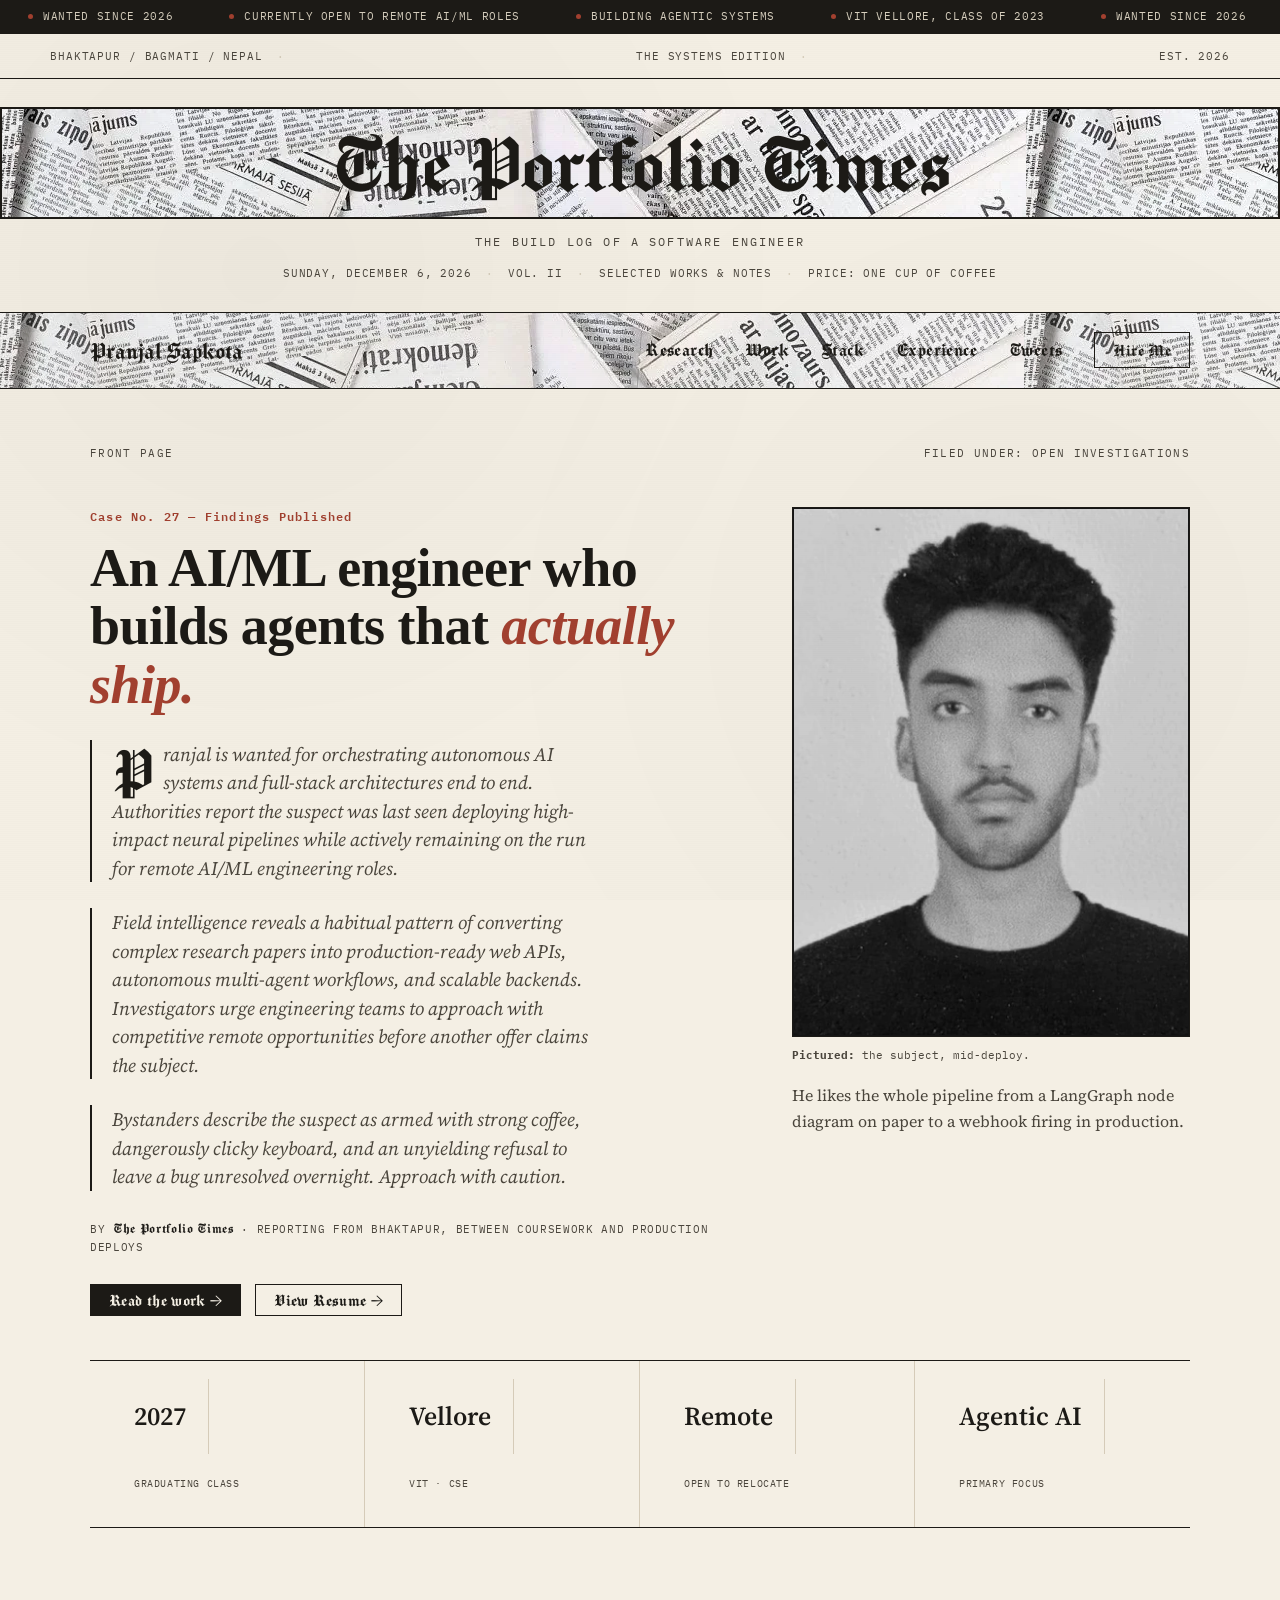
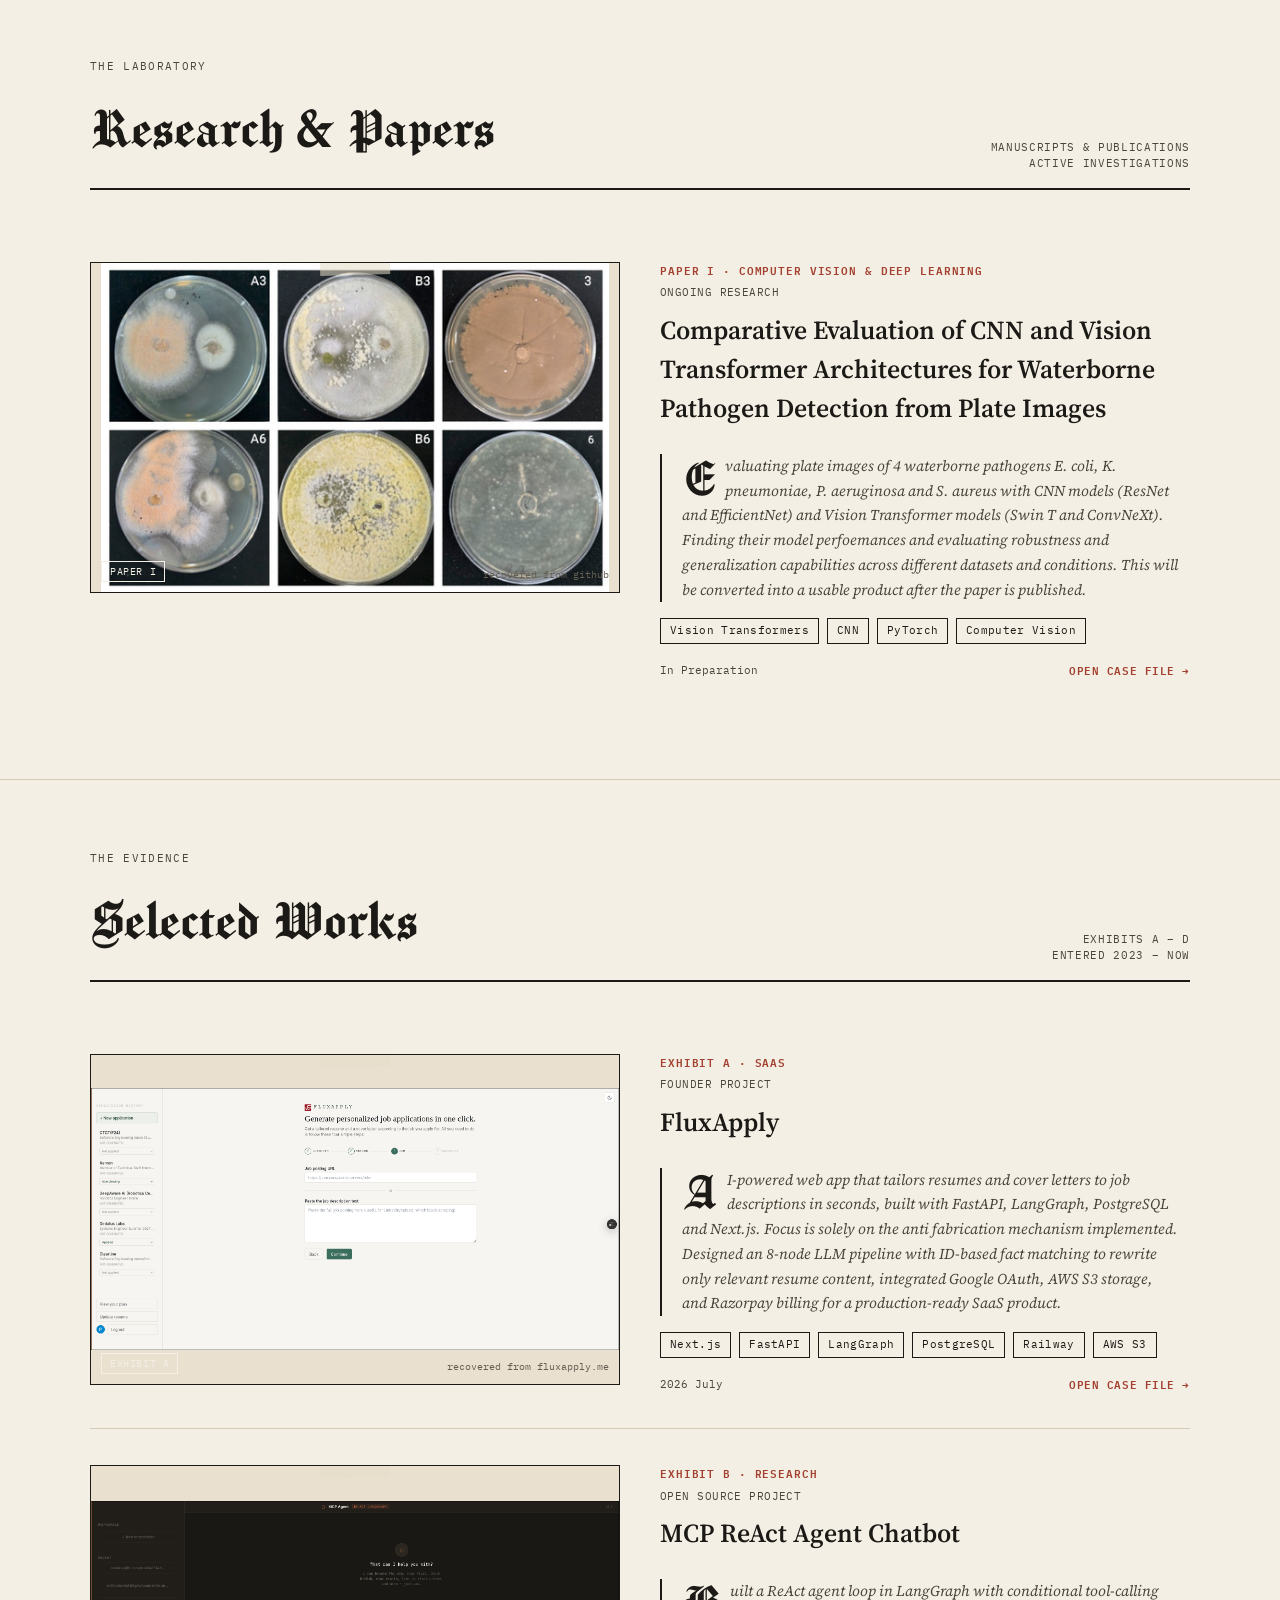
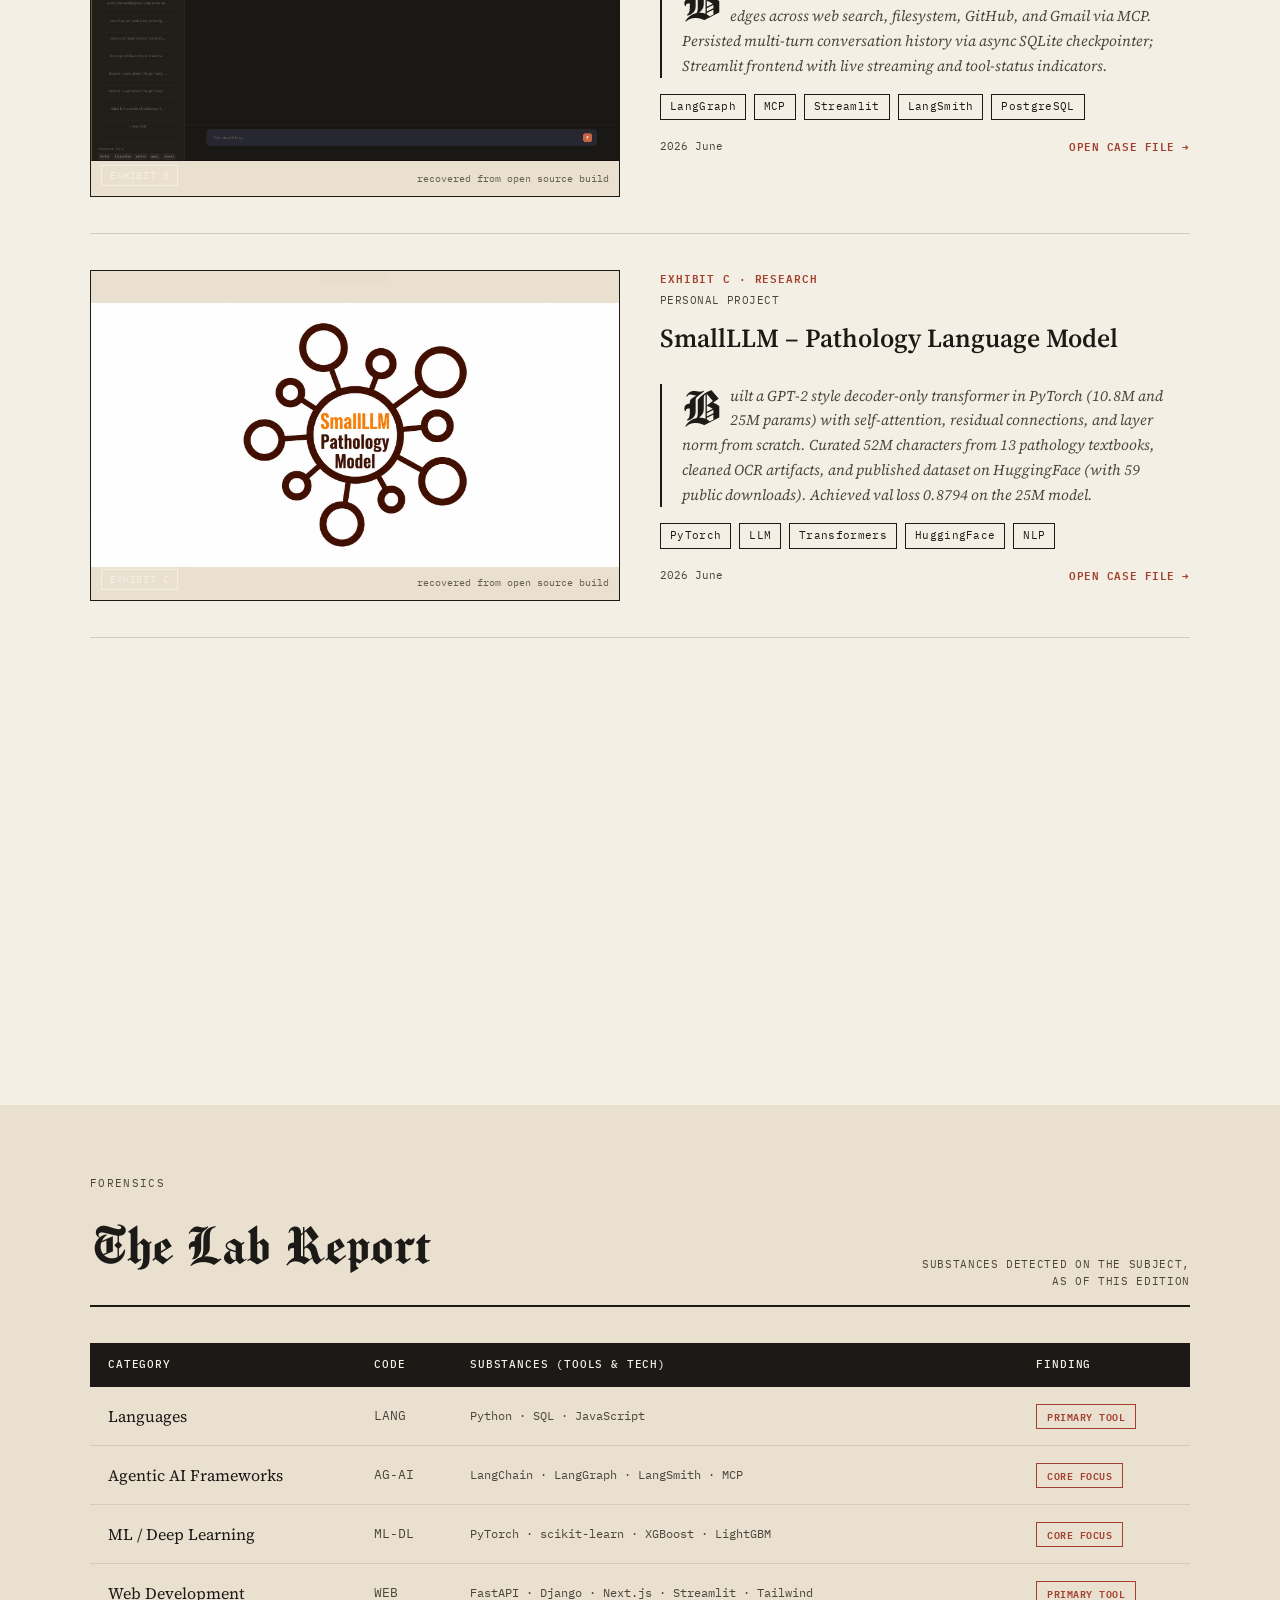
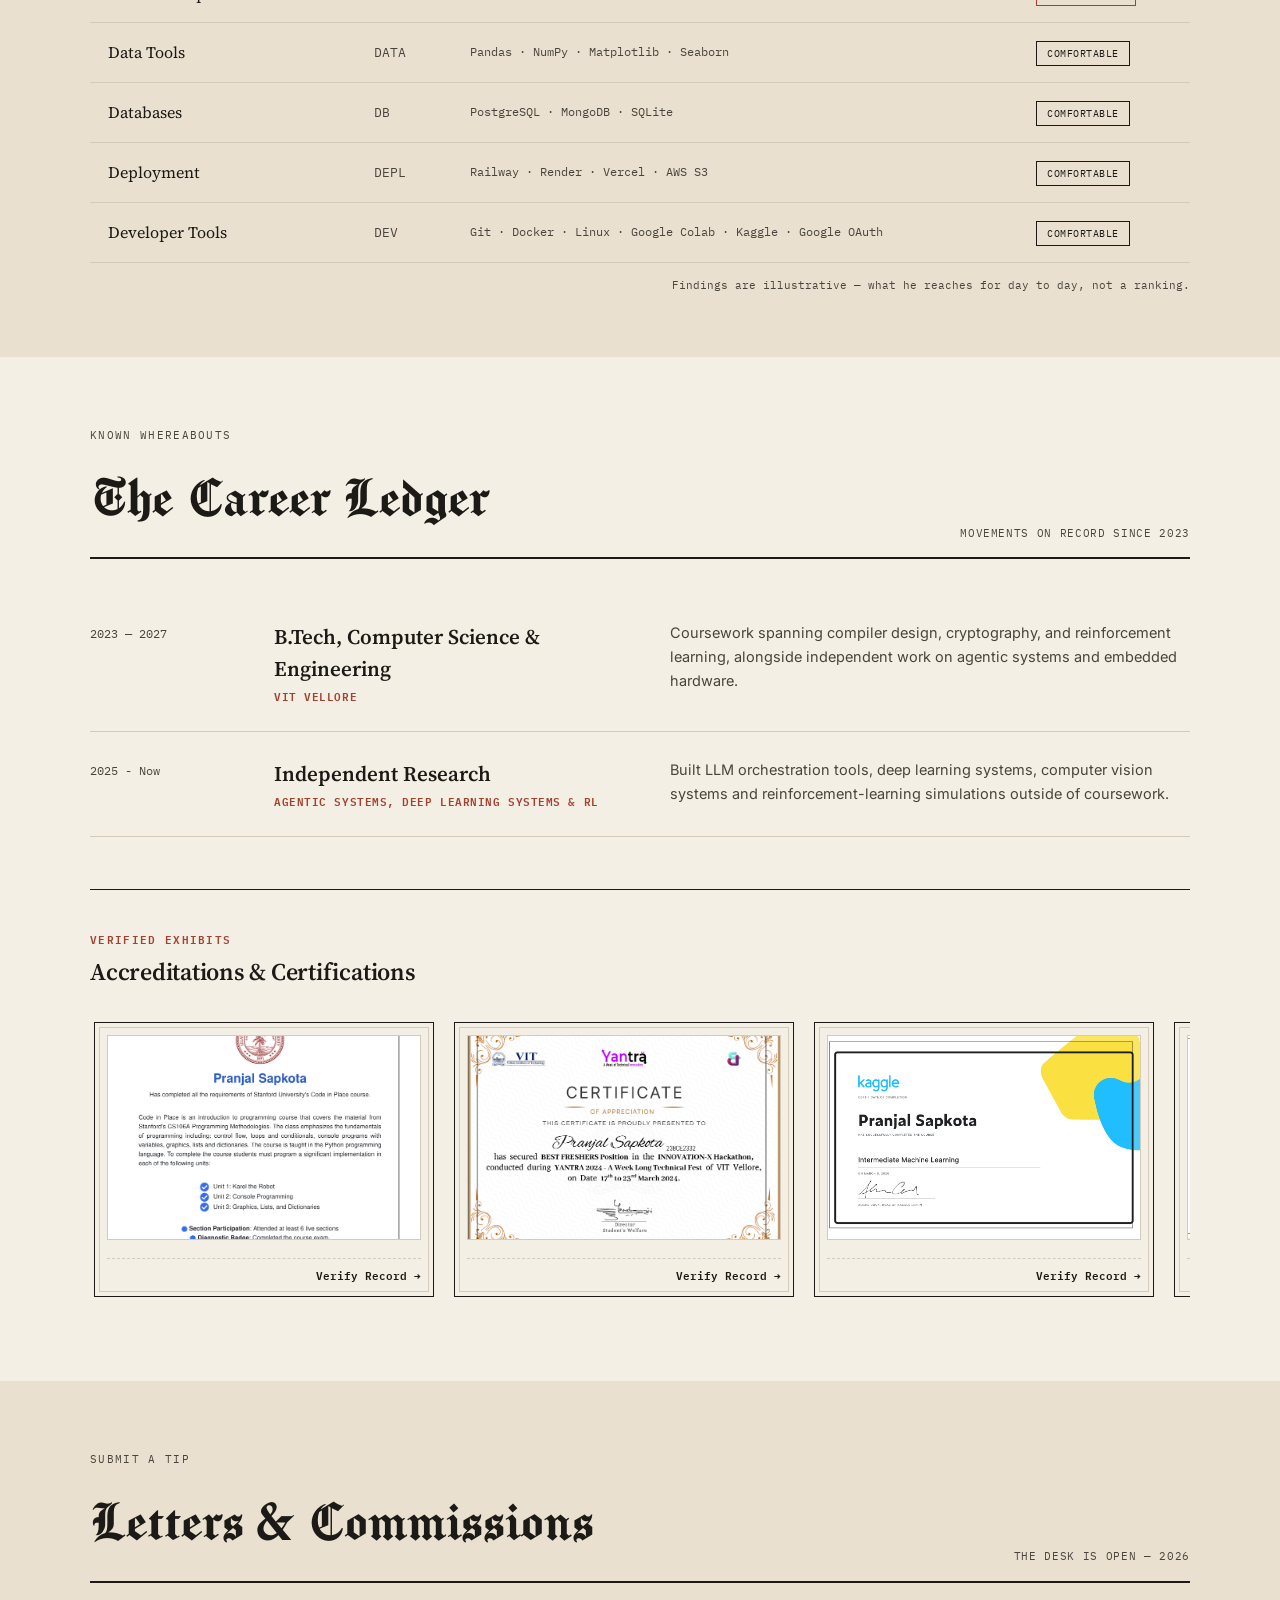
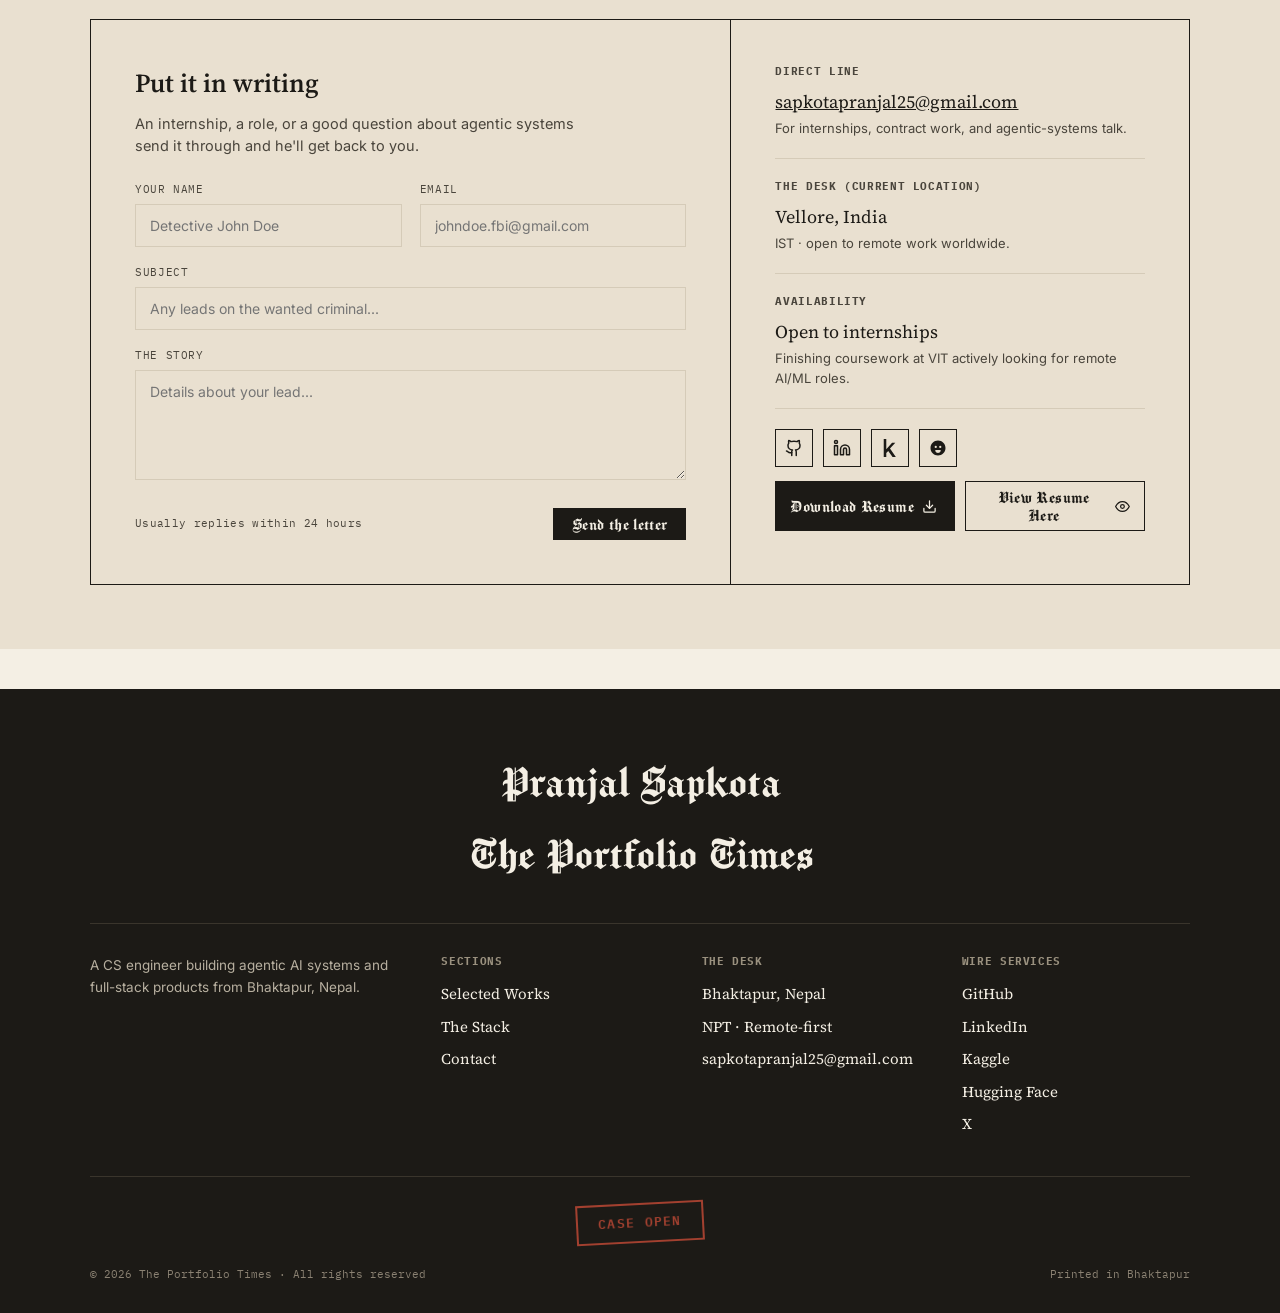
==== commit 6e938ead: "added tweets" ====
--- a/index.html
+++ b/index.html
@@ -28,7 +28,7 @@
       <span class="ticker-item"><span class="dot"></span>VIT Vellore, Class of 2023</span>
       <span class="ticker-item"><span class="dot"></span>Wanted since 2026</span>
       <span class="ticker-item"><span class="dot"></span>Currently open to remote AI/ML roles</span>
-      <span class="ticker-item"><span class="dot"></span>Building agentic systems since 2024</span>
+      <span class="ticker-item"><span class="dot"></span>Building agentic systems</span>
       <span class="ticker-item"><span class="dot"></span>VIT Vellore, Class of 2023</span>
     </div>
   </div>
@@ -39,6 +39,7 @@
     <a href="#work">Work</a>
     <a href="#stack">Stack</a>
     <a href="#experience">Experience</a>
+    <a href="tweets.html">Tweets</a>
     <a href="#contact" class="btn" style="text-align:center;">Hire Me</a>
   </div>
 
@@ -74,6 +75,7 @@
         <a href="#work">Work</a>
         <a href="#stack">Stack</a>
         <a href="#experience">Experience</a>
+        <a href="tweets.html">Tweets</a>
         <a href="#contact" class="btn btn-outline">Hire Me</a>
       </div>
       <button class="hamburger" id="hamburgerBtn" aria-label="Open menu">
@@ -92,7 +94,7 @@
       <div class="hero-grid">
         <div>
           <div class="case-no">Case No. 27 — Findings Published</div>
-          <h2 id="heroHeadline">A AI/ML engineer who builds agents that <em>actually ship.</em></h2>
+          <h2 id="heroHeadline">An AI/ML engineer who builds agents that <em>actually ship.</em></h2>
           <p class="dropcap">Pranjal is wanted for orchestrating autonomous AI systems and full-stack architectures end
             to end. Authorities report the suspect was last seen deploying high-impact neural pipelines while actively
             remaining on the run for remote AI/ML engineering roles.</p>
@@ -251,7 +253,7 @@
       <a href="https://github.com/8ven0m8/SmallLLM-Pathology-Model" target="_blank" rel="noopener noreferrer"
         class="exhibit" data-reveal>
         <div class="exhibit-shot">
-          <img src="images/smallllm.png" alt="SmallLLM Pathology Model Screenshot">
+          <img src="images/smallllm.webp" alt="SmallLLM Pathology Model Screenshot">
           <div class="exhibit-tape"></div>
           <div class="exhibit-label">Exhibit C</div>
           <div class="exhibit-src">recovered from open source build</div>
@@ -477,7 +479,7 @@
               </div>
             </div>
 
-            <div class="cert-card" aria-hidden="true">
+            <div class="cert-card">
               <div class="cert-img-box">
                 <img src="images/pandas.png" alt="Pandas" draggable="false">
               </div>
@@ -486,7 +488,7 @@
               </div>
             </div>
 
-            <div class="cert-card" aria-hidden="true">
+            <div class="cert-card">
               <div class="cert-img-box">
                 <img src="images/intro-to-machine-learning.png" alt="LangChain &amp; Agentic AI Certificate" draggable="false">
               </div>
@@ -495,7 +497,7 @@
               </div>
             </div>
 
-            <div class="cert-card" aria-hidden="true">
+            <div class="cert-card">
               <div class="cert-img-box">
                 <img src="images/responsive-web-design.png" alt="Responsive Web Design" draggable="false">
               </div>
@@ -646,6 +648,7 @@
           <a href="https://www.linkedin.com/in/pranjal-sapkota-6370822a6/" target="_blank" rel="noopener noreferrer">LinkedIn</a>
           <a href="https://www.kaggle.com/pranjalsapkota" target="_blank" rel="noopener noreferrer">Kaggle</a>
           <a href="https://huggingface.co/Pranjal888" target="_blank" rel="noopener noreferrer">Hugging Face</a>
+          <a href="https://x.com/TheByzGenRL" target="_blank" rel="noopener noreferrer">X</a>
         </div>
       </div>
       <div class="stamp" data-reveal><a href="#">Case Open</a></div>
--- a/styles.css
+++ b/styles.css
@@ -143,7 +143,7 @@
   text-align: center;
   box-sizing: border-box;
   margin-bottom: 14px;
-  background-image: url('images/image.png');
+  background-image: url('images/paper-texture.webp');
   background-repeat: repeat;
   animation: navBgSlide 32s linear infinite;
 }
@@ -205,7 +205,7 @@
   content: "";
   position: absolute;
   inset: 0;
-  background-image: url('images/image.png');
+  background-image: url('images/paper-texture.webp');
   background-repeat: repeat;
   filter: blur(0px);
   opacity: 0.85;
@@ -1904,7 +1904,7 @@
 
 @media (max-width: 760px) {
   .cert-card {
-    width: 290px;
+    width: 280px;
     height: 240px;
     padding: 10px;
   }
@@ -1914,10 +1914,249 @@
   .cert-block-head {
     flex-direction: column;
     align-items: flex-start;
+    gap: 12px;
+  }
+  .cert-controls {
+    width: 100%;
+    justify-content: space-between;
   }
   .cert-status-tag {
     font-size: 10px;
   }
+}
+
+/* ===== Tweets page (The Wire) ===== */
+.nav-links a[aria-current="page"],
+.mobile-drawer a[aria-current="page"] {
+  color: var(--accent);
+}
+
+.nav-links a[aria-current="page"]::after {
+  width: 100%;
+}
+
+.section-head .right a:hover {
+  color: var(--accent);
+}
+
+.wire a:focus-visible {
+  outline: 2px solid var(--accent);
+  outline-offset: 2px;
+}
+
+.wire-status {
+  font-family: var(--serif);
+  font-style: italic;
+  font-size: 19px;
+  color: var(--ink-soft);
+  padding: 8px 0 40px;
+}
+
+.wire-status a {
+  font-family: var(--mono);
+  font-style: normal;
+  font-size: 12px;
+  font-weight: 600;
+  letter-spacing: 0.05em;
+  text-transform: uppercase;
+  color: var(--accent);
+  border-bottom: 1px solid currentColor;
+  margin-left: 6px;
+}
+
+.wire-body {
+  opacity: 0;
+  transition: opacity .6s ease;
+}
+
+.wire-body.ready {
+  opacity: 1;
+}
+
+.wire-dateline {
+  display: flex;
+  gap: 12px;
+  align-items: baseline;
+  font-family: var(--mono);
+  font-size: 11px;
+  letter-spacing: 0.06em;
+  text-transform: uppercase;
+  color: var(--ink-soft);
+  margin-bottom: 10px;
+}
+
+.wire-latest {
+  color: var(--accent);
+  font-weight: 600;
+}
+
+.wire-reply {
+  font-family: var(--mono);
+  font-size: 11px;
+  color: var(--ink-soft);
+  margin-bottom: 8px;
+}
+
+.wire-text {
+  font-family: var(--serif);
+  font-size: 17px;
+  line-height: 1.6;
+  white-space: pre-line;
+  overflow-wrap: anywhere;
+}
+
+.wire-text a,
+.wire-quote a,
+.wire-reply a {
+  color: var(--accent);
+}
+
+.wire-text a:hover,
+.wire-quote a:hover,
+.wire-reply a:hover {
+  text-decoration: underline;
+}
+
+.wire-foot {
+  font-family: var(--mono);
+  font-size: 11px;
+  margin-top: 14px;
+}
+
+/* Lead: the newest tweet runs large, with its media beside it */
+.wire-lead {
+  display: grid;
+  grid-template-columns: 1fr;
+  gap: 44px;
+  padding-bottom: 40px;
+  border-bottom: 2px solid var(--rule);
+}
+
+.wire-lead.has-media {
+  grid-template-columns: 1.25fr 1fr;
+  align-items: start;
+}
+
+.wire-lead .wire-text {
+  font-size: clamp(22px, 2.6vw, 30px);
+  line-height: 1.4;
+  font-weight: 500;
+  max-width: 32em;
+}
+
+.wire-lead .wire-text.has-dropcap::first-letter {
+  font-family: 'Chomsky', var(--serif);
+  font-weight: 400;
+  font-size: 3.1em;
+  float: left;
+  line-height: 0.8;
+  margin: 4px 12px 0 0;
+}
+
+.wire-lead .wire-media {
+  margin-top: 0;
+}
+
+.wire-lead .wire-shot img {
+  max-height: 480px;
+}
+
+@media (max-width:800px) {
+  .wire-lead.has-media {
+    grid-template-columns: 1fr;
+    gap: 24px;
+  }
+}
+
+/* Briefs: everything older flows down newspaper columns */
+.wire-columns {
+  columns: 3 260px;
+  column-gap: 44px;
+  column-rule: 1px solid var(--rule-faint);
+  padding-top: 32px;
+}
+
+.wire-brief {
+  break-inside: avoid;
+  padding-bottom: 24px;
+  margin-bottom: 24px;
+  border-bottom: 1px solid var(--rule-faint);
+}
+
+.wire-media {
+  display: grid;
+  gap: 6px;
+  margin-top: 14px;
+}
+
+.wire-media.count-2,
+.wire-media.count-3,
+.wire-media.count-4 {
+  grid-template-columns: 1fr 1fr;
+}
+
+.wire-shot {
+  position: relative;
+  display: block;
+  border: 1px solid var(--rule);
+  background: var(--paper-dim);
+  overflow: hidden;
+}
+
+.wire-shot img {
+  display: block;
+  width: 100%;
+  height: auto;
+  max-height: 380px;
+  object-fit: cover;
+  filter: grayscale(1) contrast(1.05);
+  transition: filter .3s ease;
+}
+
+.wire-shot:hover img,
+.wire-shot:focus-visible img {
+  filter: none;
+}
+
+.wire-media:not(.count-1) .wire-shot img {
+  aspect-ratio: 1;
+  height: 100%;
+}
+
+.wire-media.count-3 .wire-shot:first-child {
+  grid-column: 1 / -1;
+}
+
+.wire-media.count-3 .wire-shot:first-child img {
+  aspect-ratio: 16 / 9;
+}
+
+.wire-quote {
+  border-left: 2px solid var(--ink);
+  padding-left: 16px;
+  margin-top: 14px;
+}
+
+.wire-quote-by {
+  font-family: var(--mono);
+  font-size: 11px;
+  color: var(--ink-soft);
+  margin-bottom: 6px;
+}
+
+.wire-quote-text {
+  font-family: var(--serif);
+  font-style: italic;
+  font-size: 16px;
+  line-height: 1.6;
+  color: var(--ink-soft);
+  white-space: pre-line;
+  overflow-wrap: anywhere;
+  display: -webkit-box;
+  -webkit-box-orient: vertical;
+  -webkit-line-clamp: 6;
+  line-clamp: 6;
+  overflow: hidden;
 }
 
 @media (prefers-reduced-motion: reduce) {
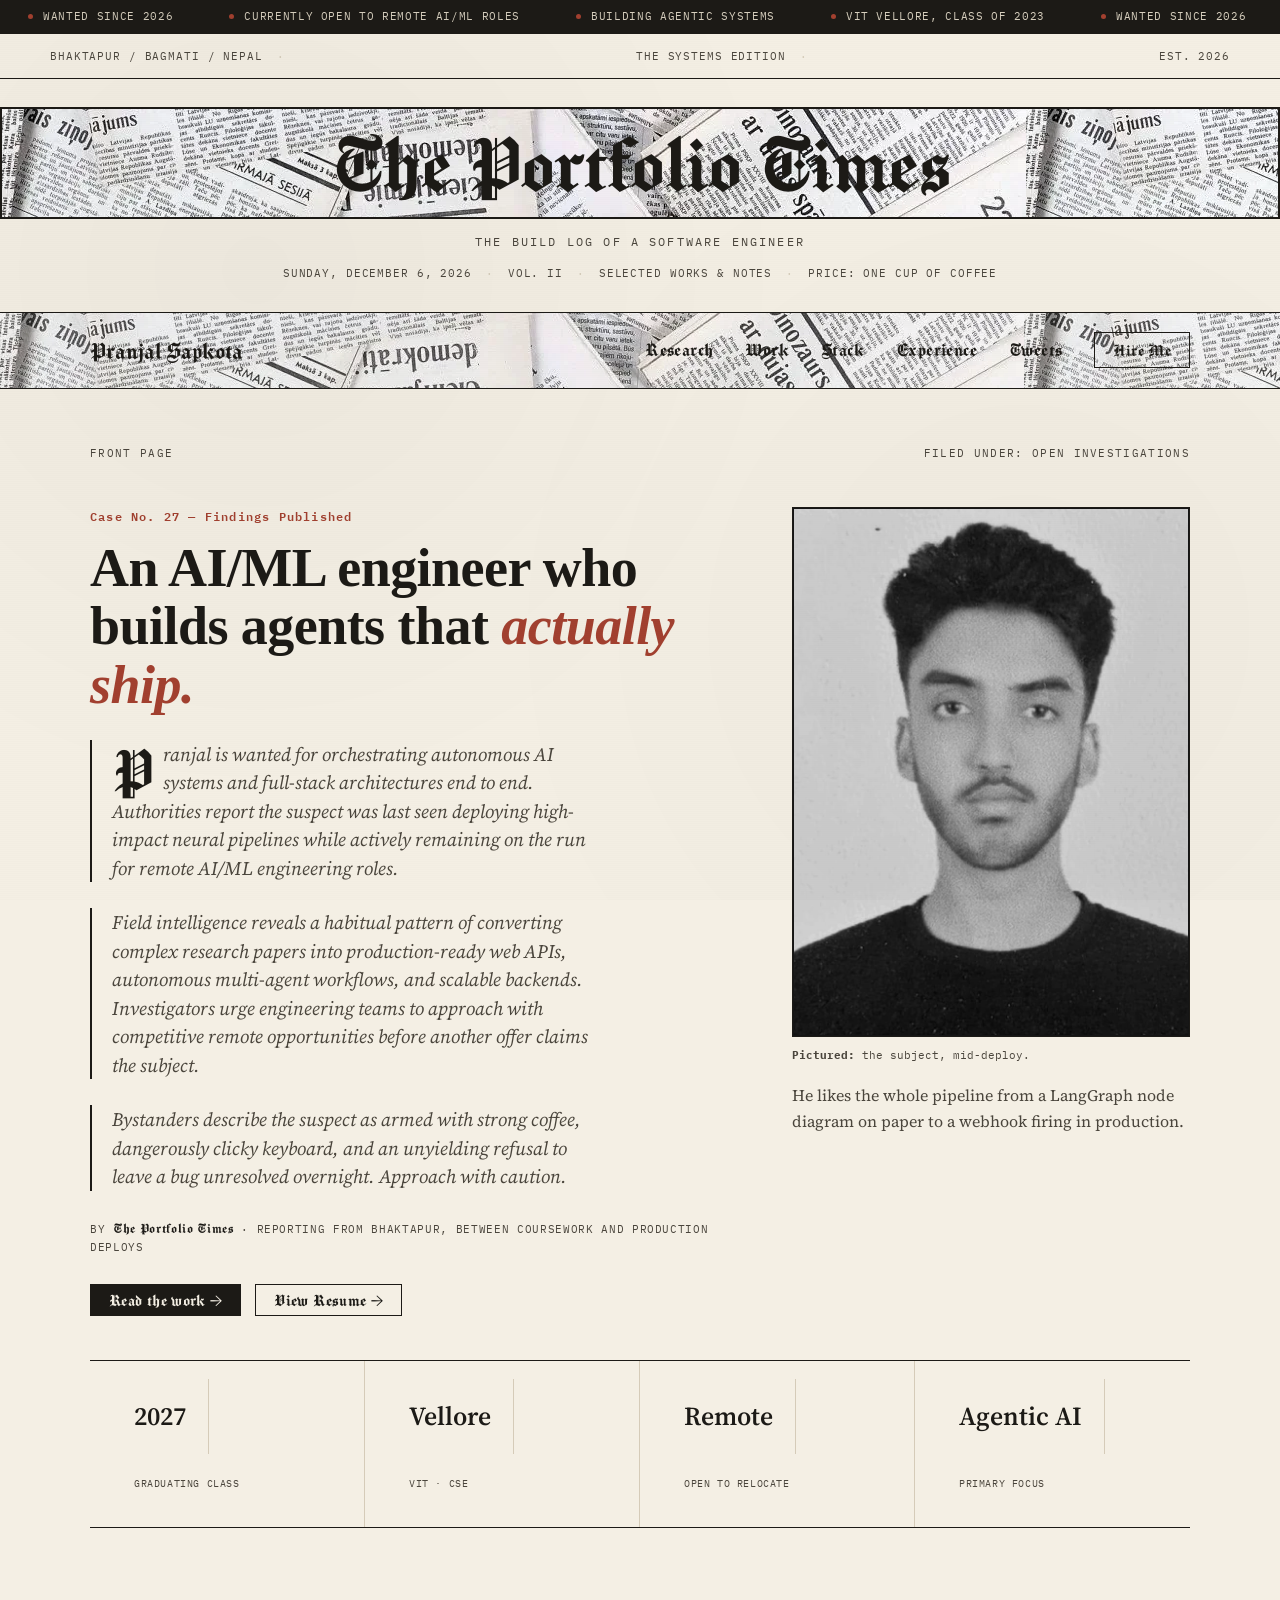
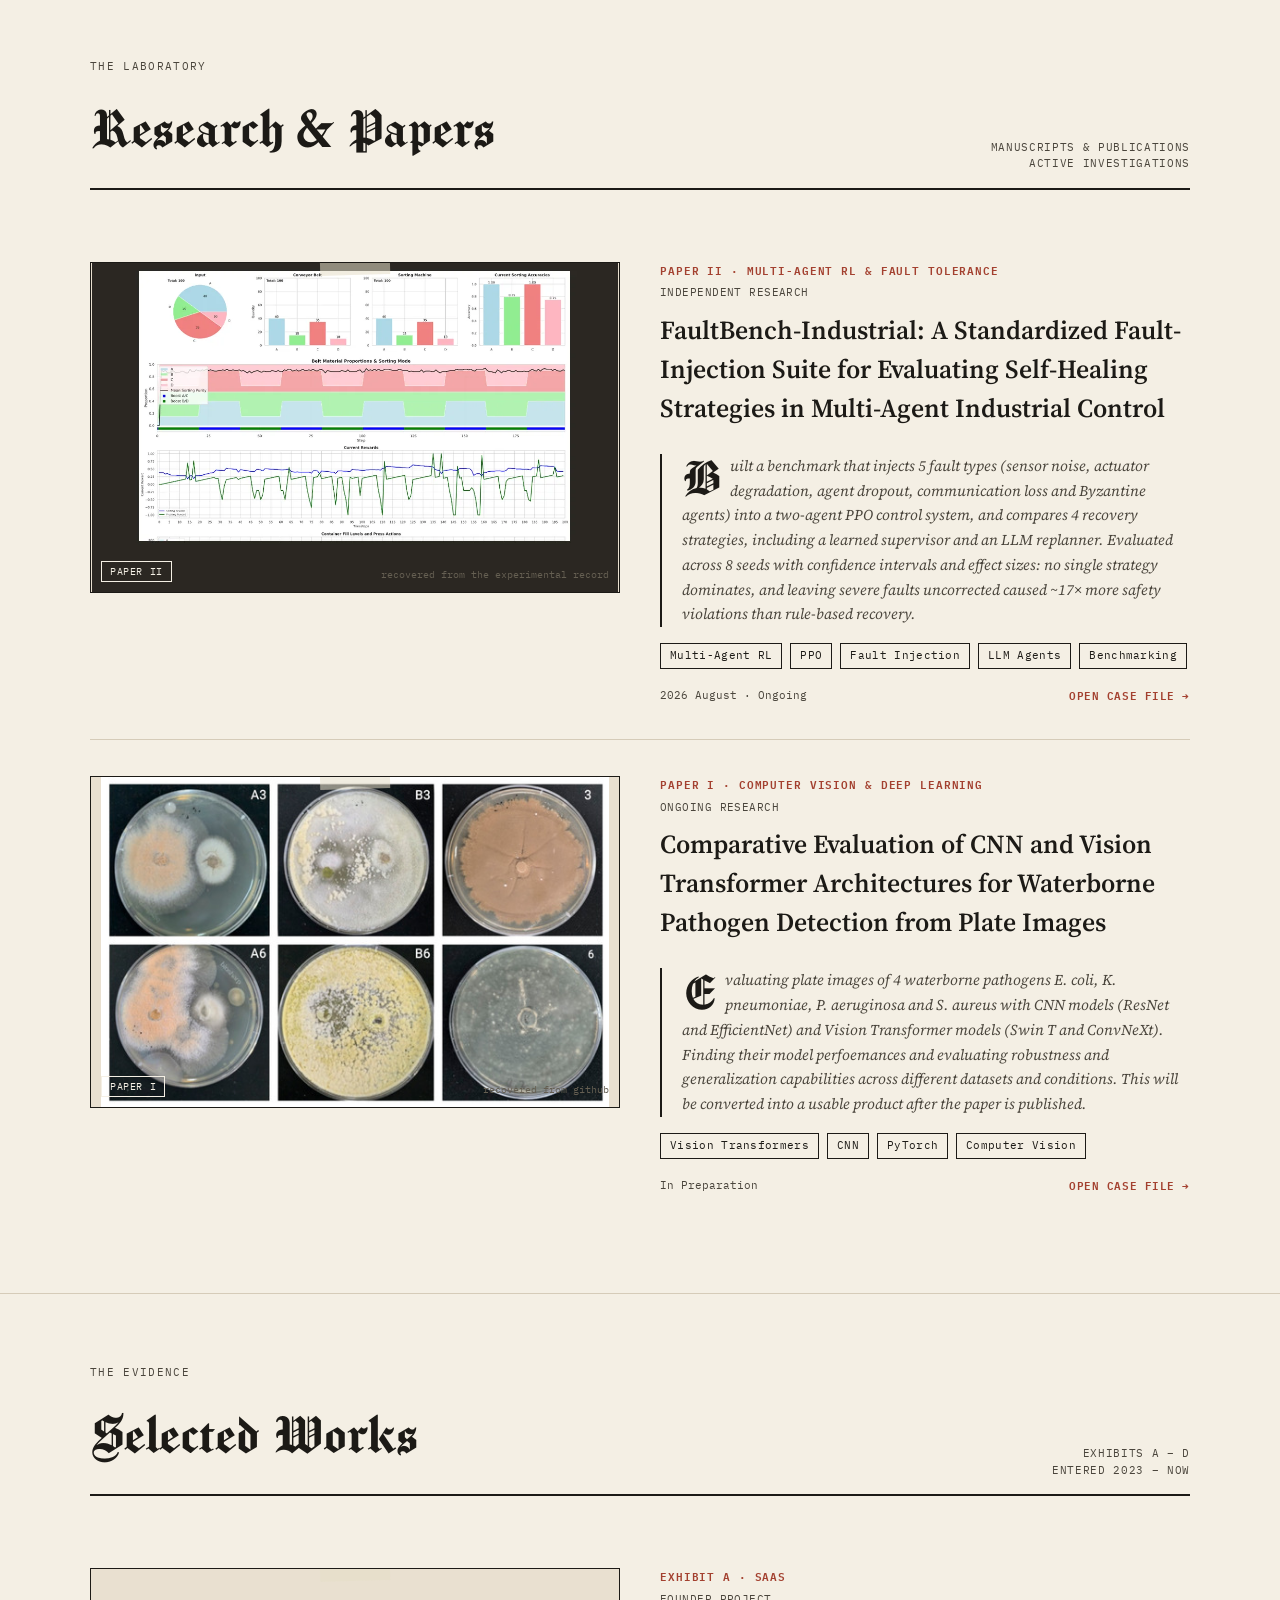
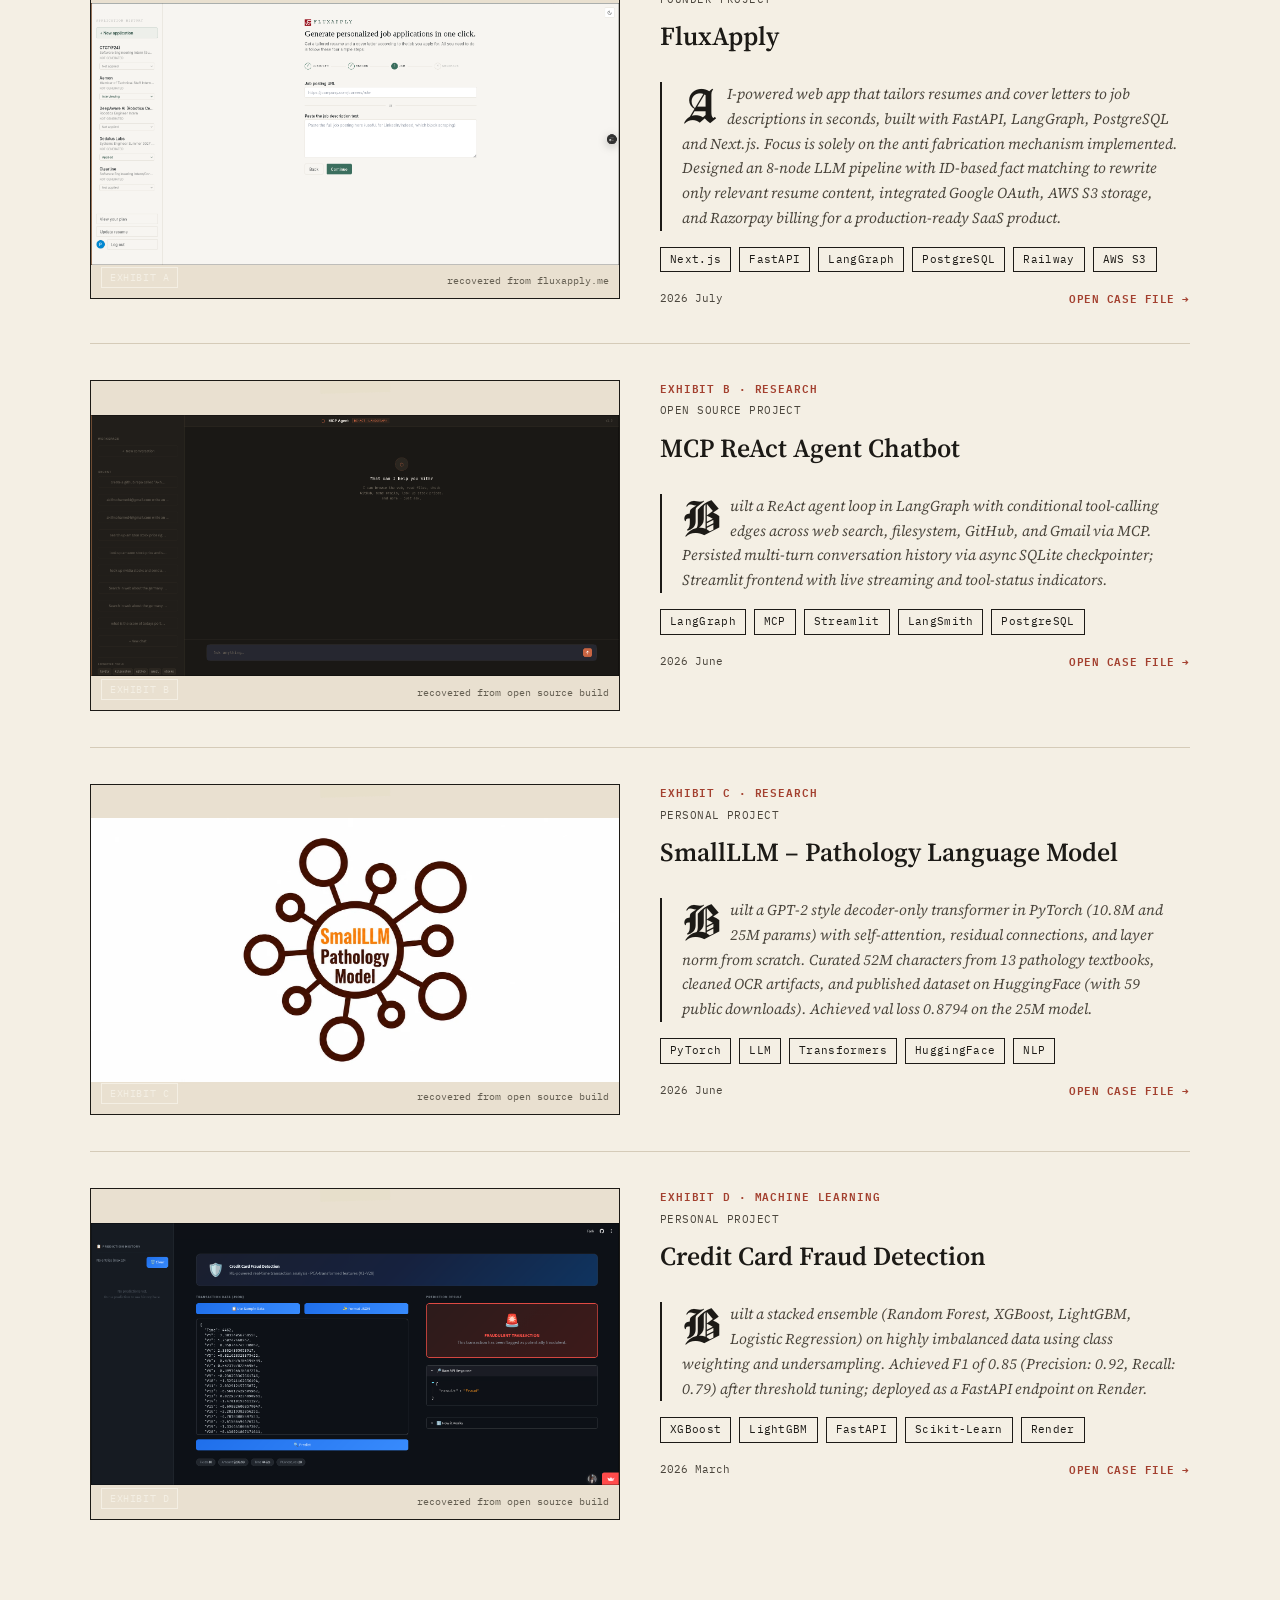
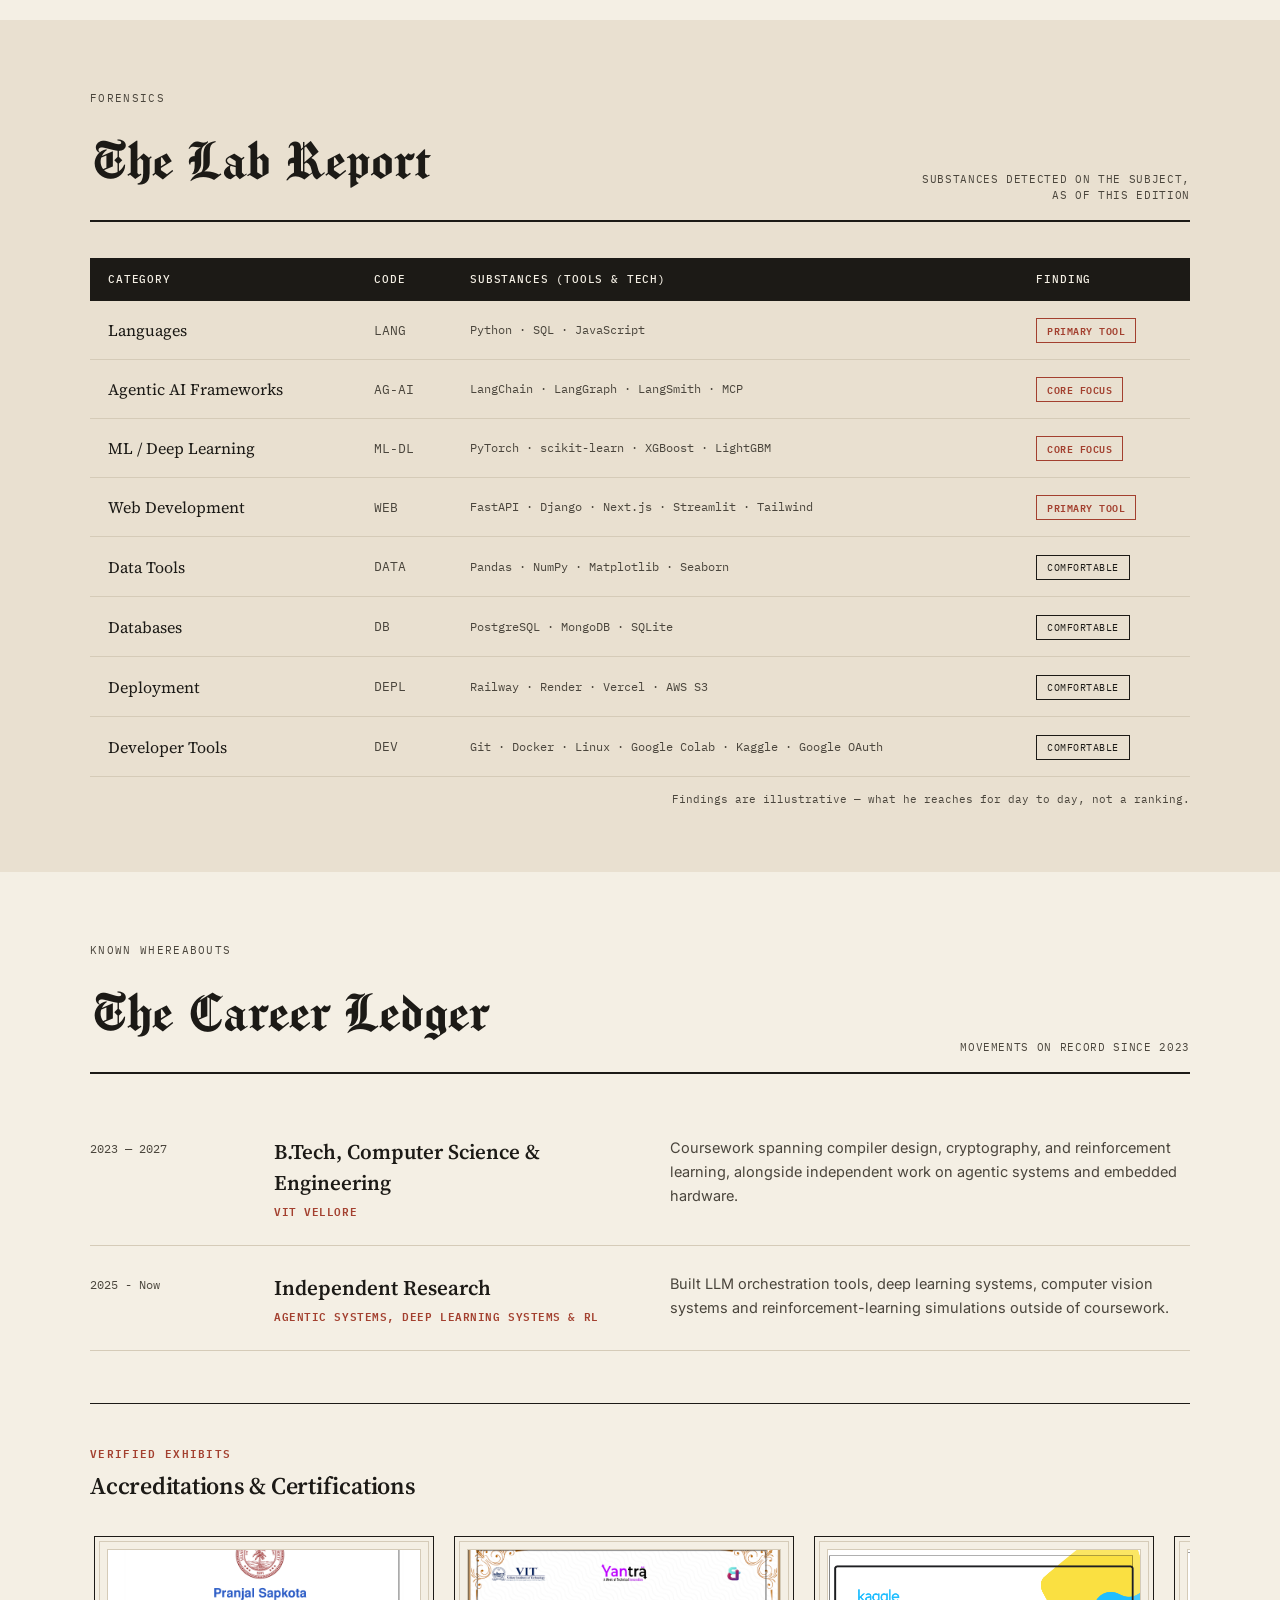
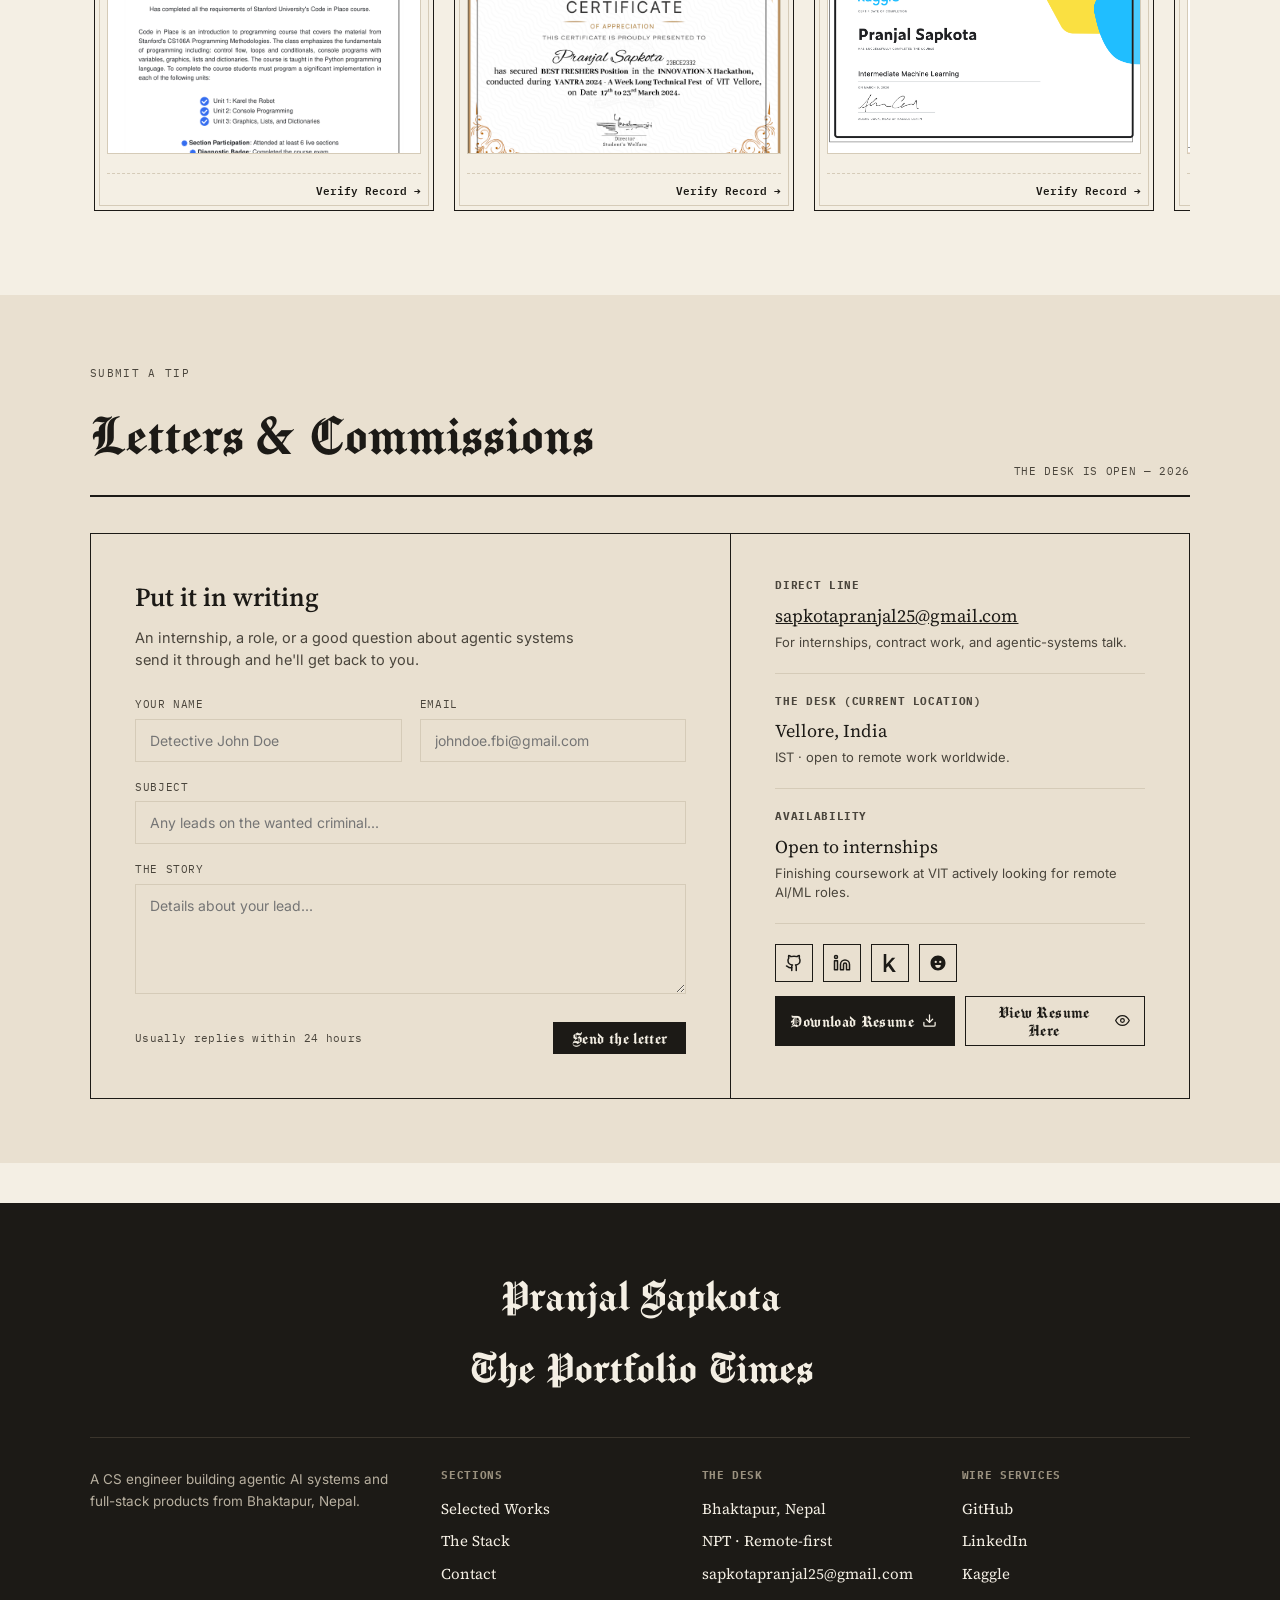
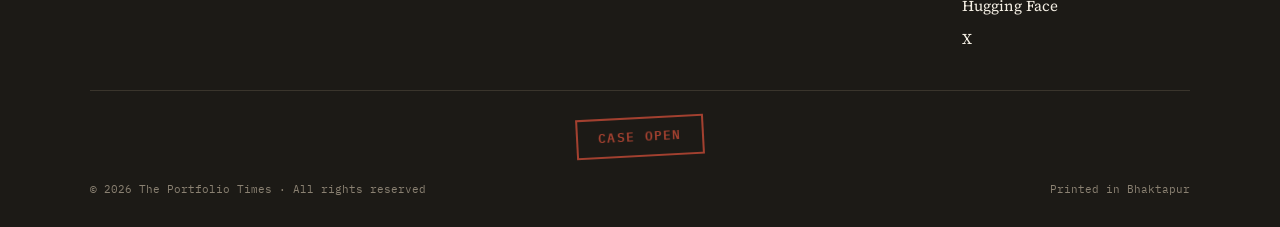
==== commit 96ff407f: "added FaultBench Research" ====
--- a/index.html
+++ b/index.html
@@ -154,6 +154,34 @@
         </div>
         <div class="right">Manuscripts &amp; Publications<br>Active Investigations</div>
       </div>
+
+      <a href="https://faultbench.pranjalsapkota.com.np/" target="_blank" rel="noopener noreferrer" class="exhibit" data-reveal>
+        <div class="exhibit-shot">
+          <img src="images/faultbench.webp" alt="FaultBench-Industrial baseline run: material inputs, sorting mode over time and agent rewards">
+          <div class="exhibit-tape"></div>
+          <div class="exhibit-label">Paper II</div>
+          <div class="exhibit-src">recovered from the experimental record</div>
+        </div>
+        <div class="exhibit-body">
+          <div class="exhibit-tag">Paper II · Multi-Agent RL &amp; Fault Tolerance</div>
+          <div class="exhibit-meta">Independent Research</div>
+          <h4>FaultBench-Industrial: A Standardized Fault-Injection Suite for Evaluating Self-Healing Strategies
+            in Multi-Agent Industrial Control</h4>
+          <p class="dropcap">Built a benchmark that injects 5 fault types (sensor noise, actuator degradation, agent
+            dropout, communication loss and Byzantine agents) into a two-agent PPO control system, and compares 4
+            recovery strategies, including a learned supervisor and an LLM replanner. Evaluated across 8 seeds with
+            confidence intervals and effect sizes: no single strategy dominates, and leaving severe faults uncorrected
+            caused ~17× more safety violations than rule-based recovery.
+          </p>
+          <div class="chips">
+            <span class="chip">Multi-Agent RL</span><span class="chip">PPO</span><span class="chip">Fault Injection</span><span class="chip">LLM Agents</span><span class="chip">Benchmarking</span>
+          </div>
+          <div class="exhibit-foot">
+            <span>2026 August · Ongoing</span>
+            <span class="open-case">Open case file →</span>
+          </div>
+        </div>
+      </a>
 
       <a href="https://github.com/grishmghosh/Pathogen-intelligence-system" target="_blank" rel="noopener noreferrer" class="exhibit" data-reveal style="border-bottom:none;">
         <div class="exhibit-shot">
--- a/styles.css
+++ b/styles.css
@@ -2023,18 +2023,44 @@
   margin-top: 14px;
 }
 
-/* Lead: the newest tweet runs large, with its media beside it */
+/* Lead: the newest tweet runs large, with its media beside it.
+   Phones stack text, media, then any thread; desktop keeps the media in a column
+   of its own beside both the opening text and the thread. */
 .wire-lead {
   display: grid;
   grid-template-columns: 1fr;
-  gap: 44px;
+  row-gap: 24px;
   padding-bottom: 40px;
   border-bottom: 2px solid var(--rule);
 }
 
-.wire-lead.has-media {
-  grid-template-columns: 1.25fr 1fr;
-  align-items: start;
+@media (min-width:801px) {
+  .wire-lead.has-media {
+    grid-template-columns: 1.25fr 1fr;
+    grid-template-rows: auto 1fr;
+    column-gap: 44px;
+    row-gap: 0;
+    align-items: start;
+  }
+
+  .wire-lead.has-media > .wire-lead-copy {
+    grid-column: 1;
+    grid-row: 1;
+  }
+
+  .wire-lead.has-media > .wire-lead-thread {
+    grid-column: 1;
+    grid-row: 2;
+    padding-top: 18px;
+  }
+
+  /* Stays in view while a long thread scrolls past beside it */
+  .wire-lead.has-media > .wire-media {
+    grid-column: 2;
+    grid-row: 1 / span 2;
+    position: sticky;
+    top: 100px;
+  }
 }
 
 .wire-lead .wire-text {
@@ -2053,7 +2079,7 @@
   margin: 4px 12px 0 0;
 }
 
-.wire-lead .wire-media {
+.wire-lead > .wire-media {
   margin-top: 0;
 }
 
@@ -2061,11 +2087,28 @@
   max-height: 480px;
 }
 
-@media (max-width:800px) {
-  .wire-lead.has-media {
-    grid-template-columns: 1fr;
-    gap: 24px;
-  }
+.wire-lead-thread > .wire-part:first-child {
+  margin-top: 0;
+}
+
+.wire-part {
+  border-top: 1px solid var(--rule-faint);
+  margin-top: 18px;
+  padding-top: 14px;
+}
+
+.wire-part-no {
+  font-family: var(--mono);
+  font-size: 11px;
+  font-weight: 600;
+  color: var(--accent);
+  margin-bottom: 6px;
+}
+
+.wire-lead .wire-part .wire-text {
+  font-size: 19px;
+  line-height: 1.55;
+  font-weight: 400;
 }
 
 /* Briefs: everything older flows down newspaper columns */
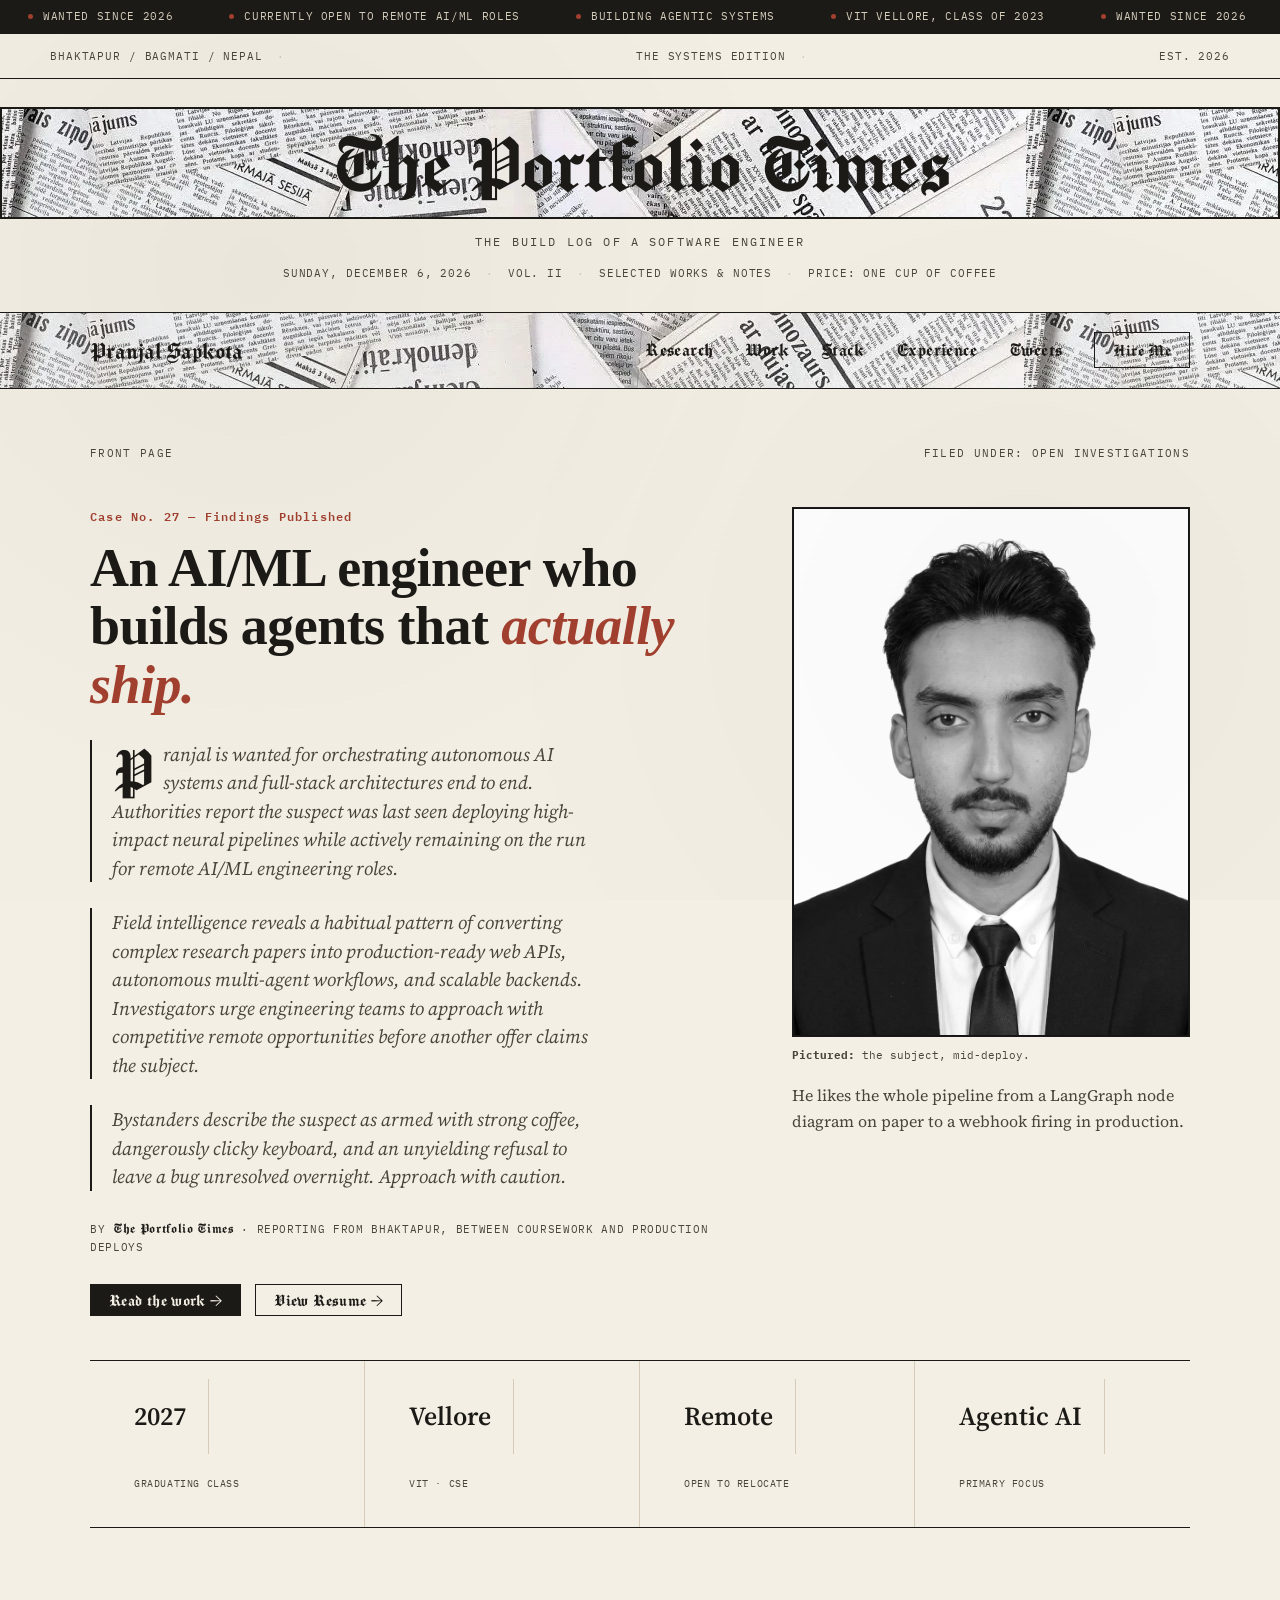
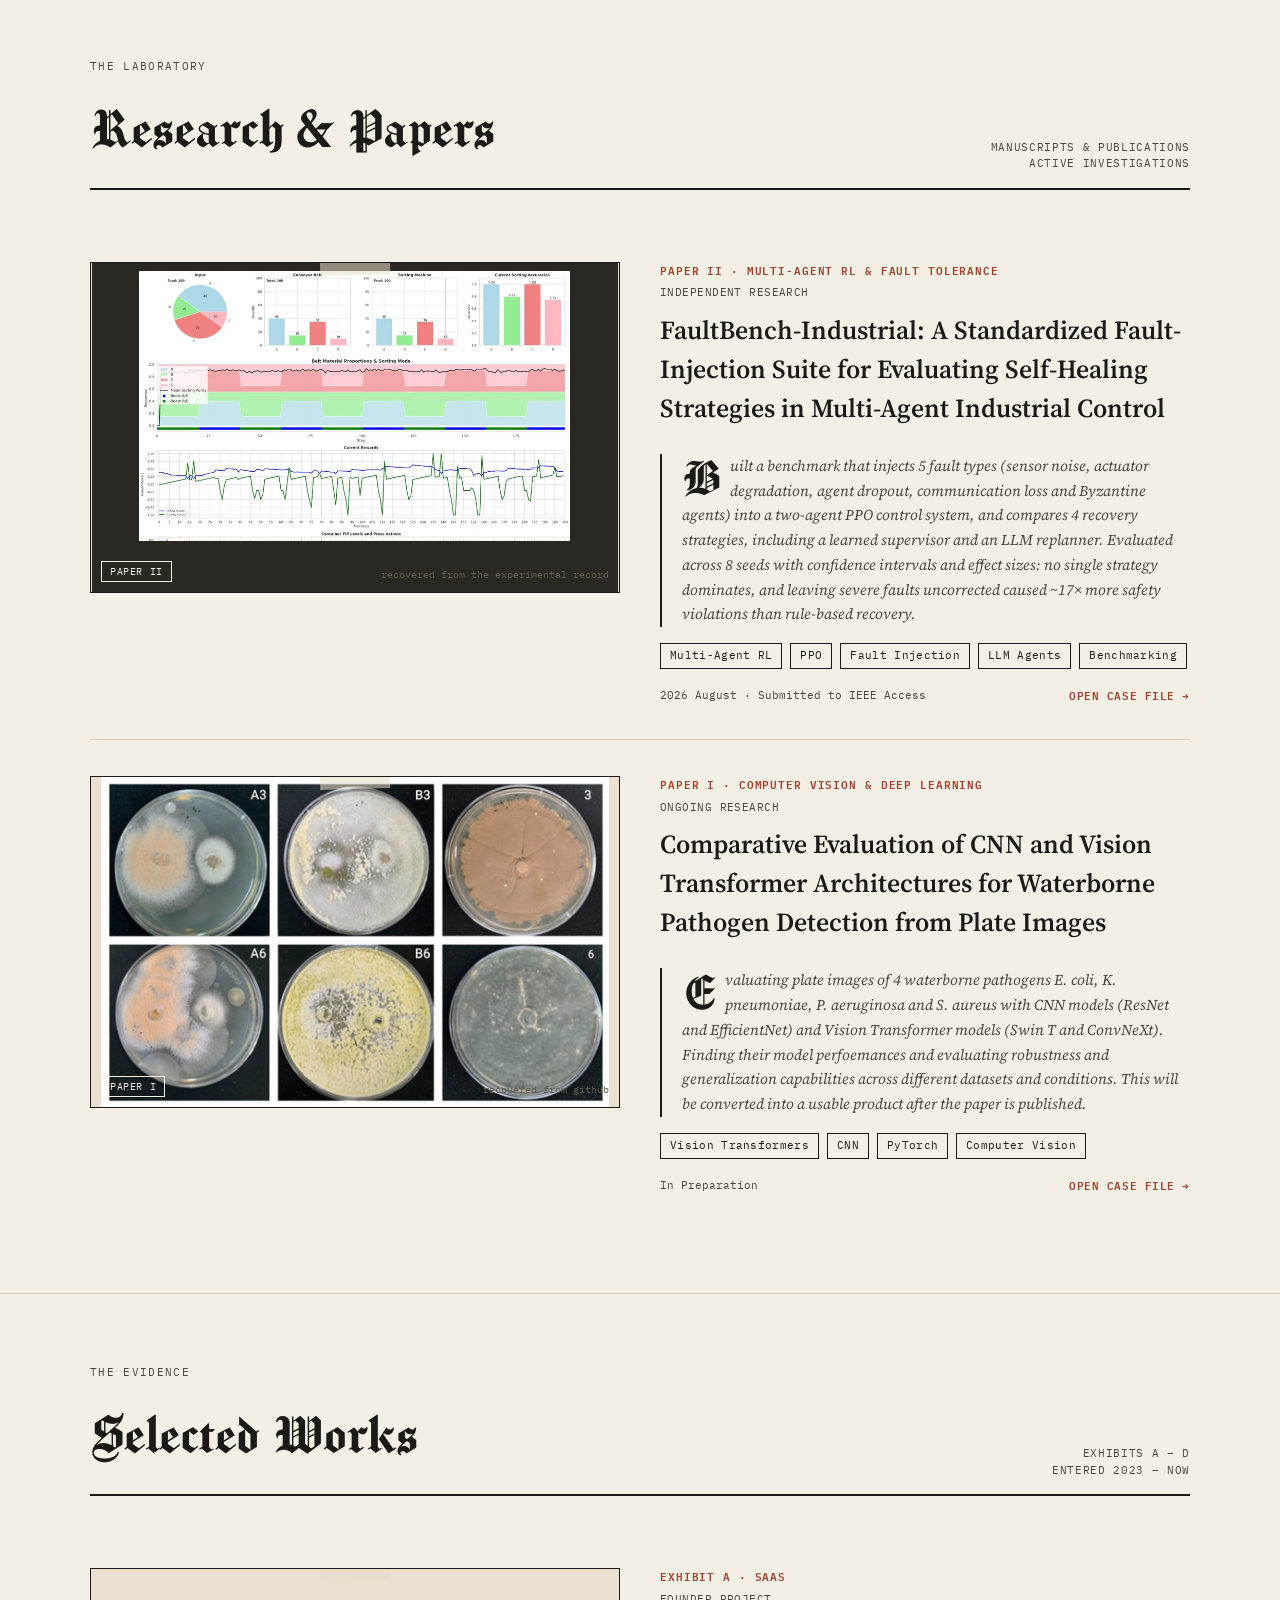
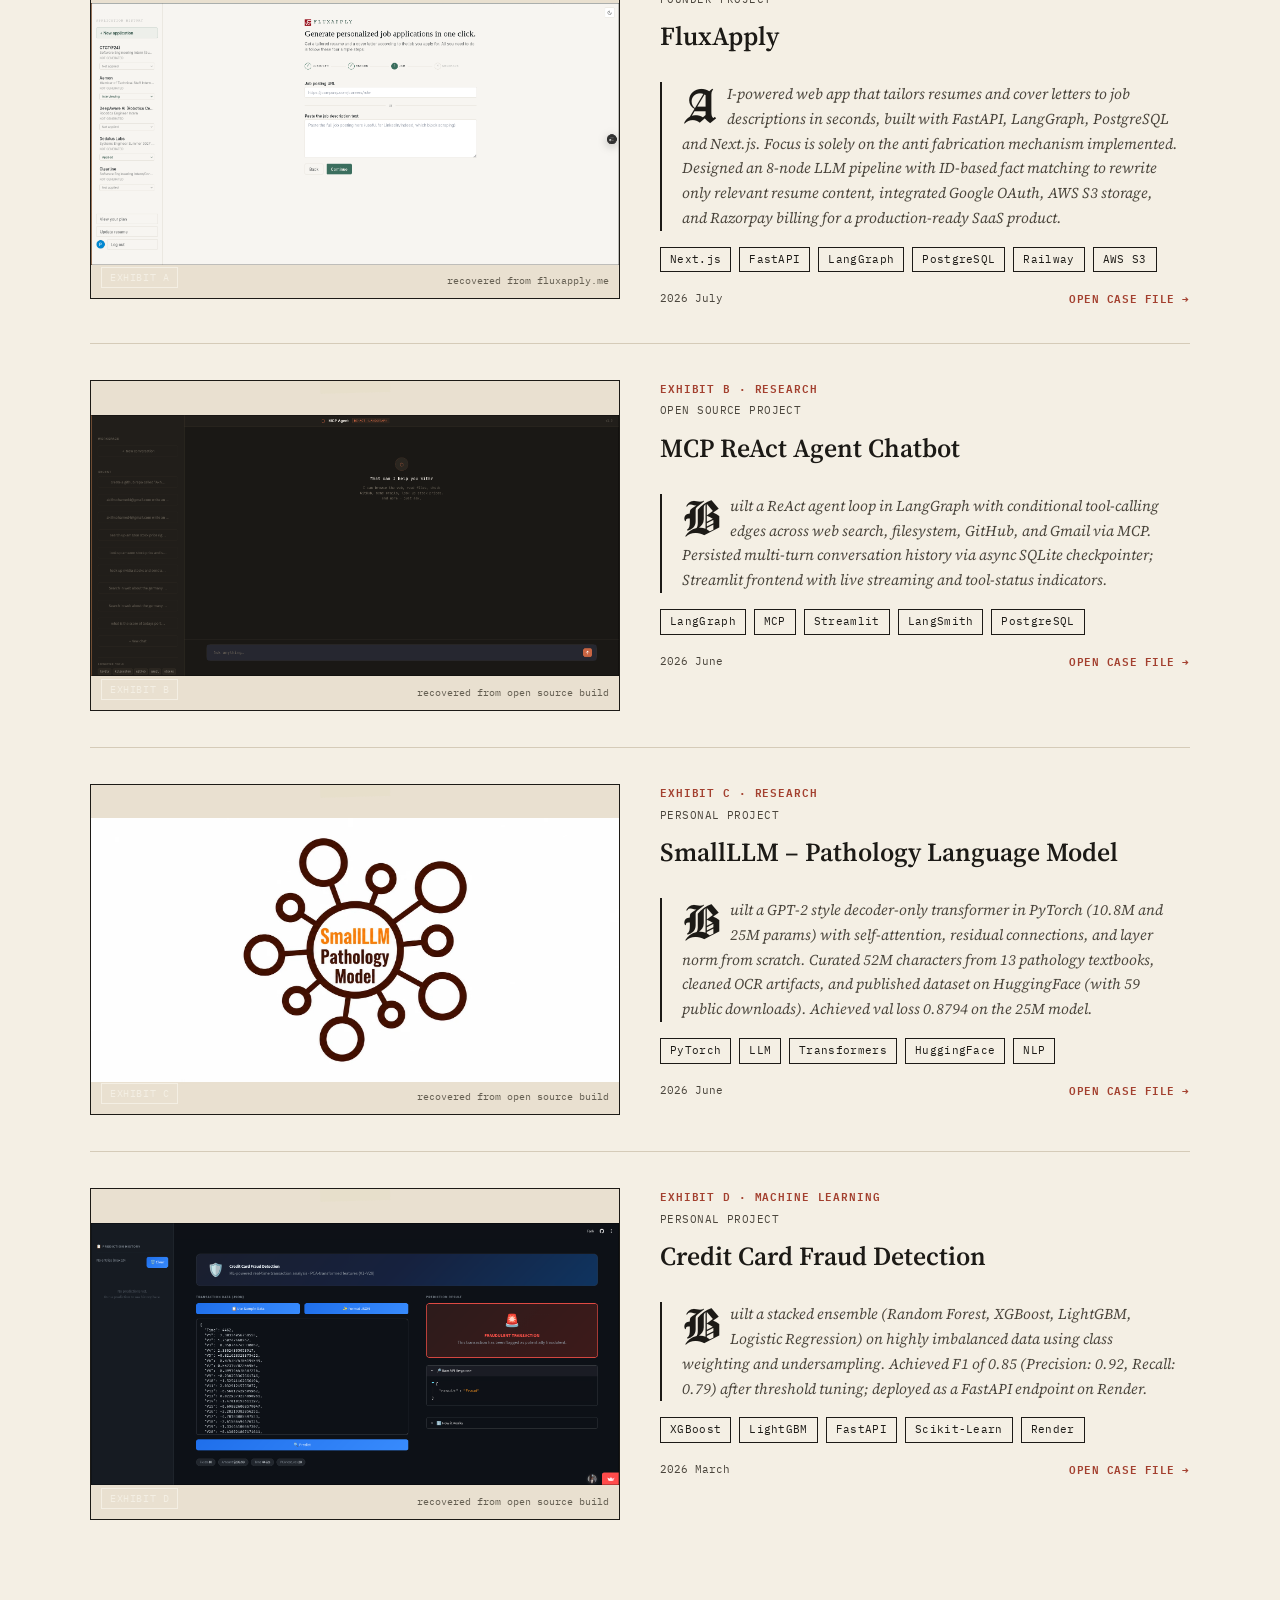
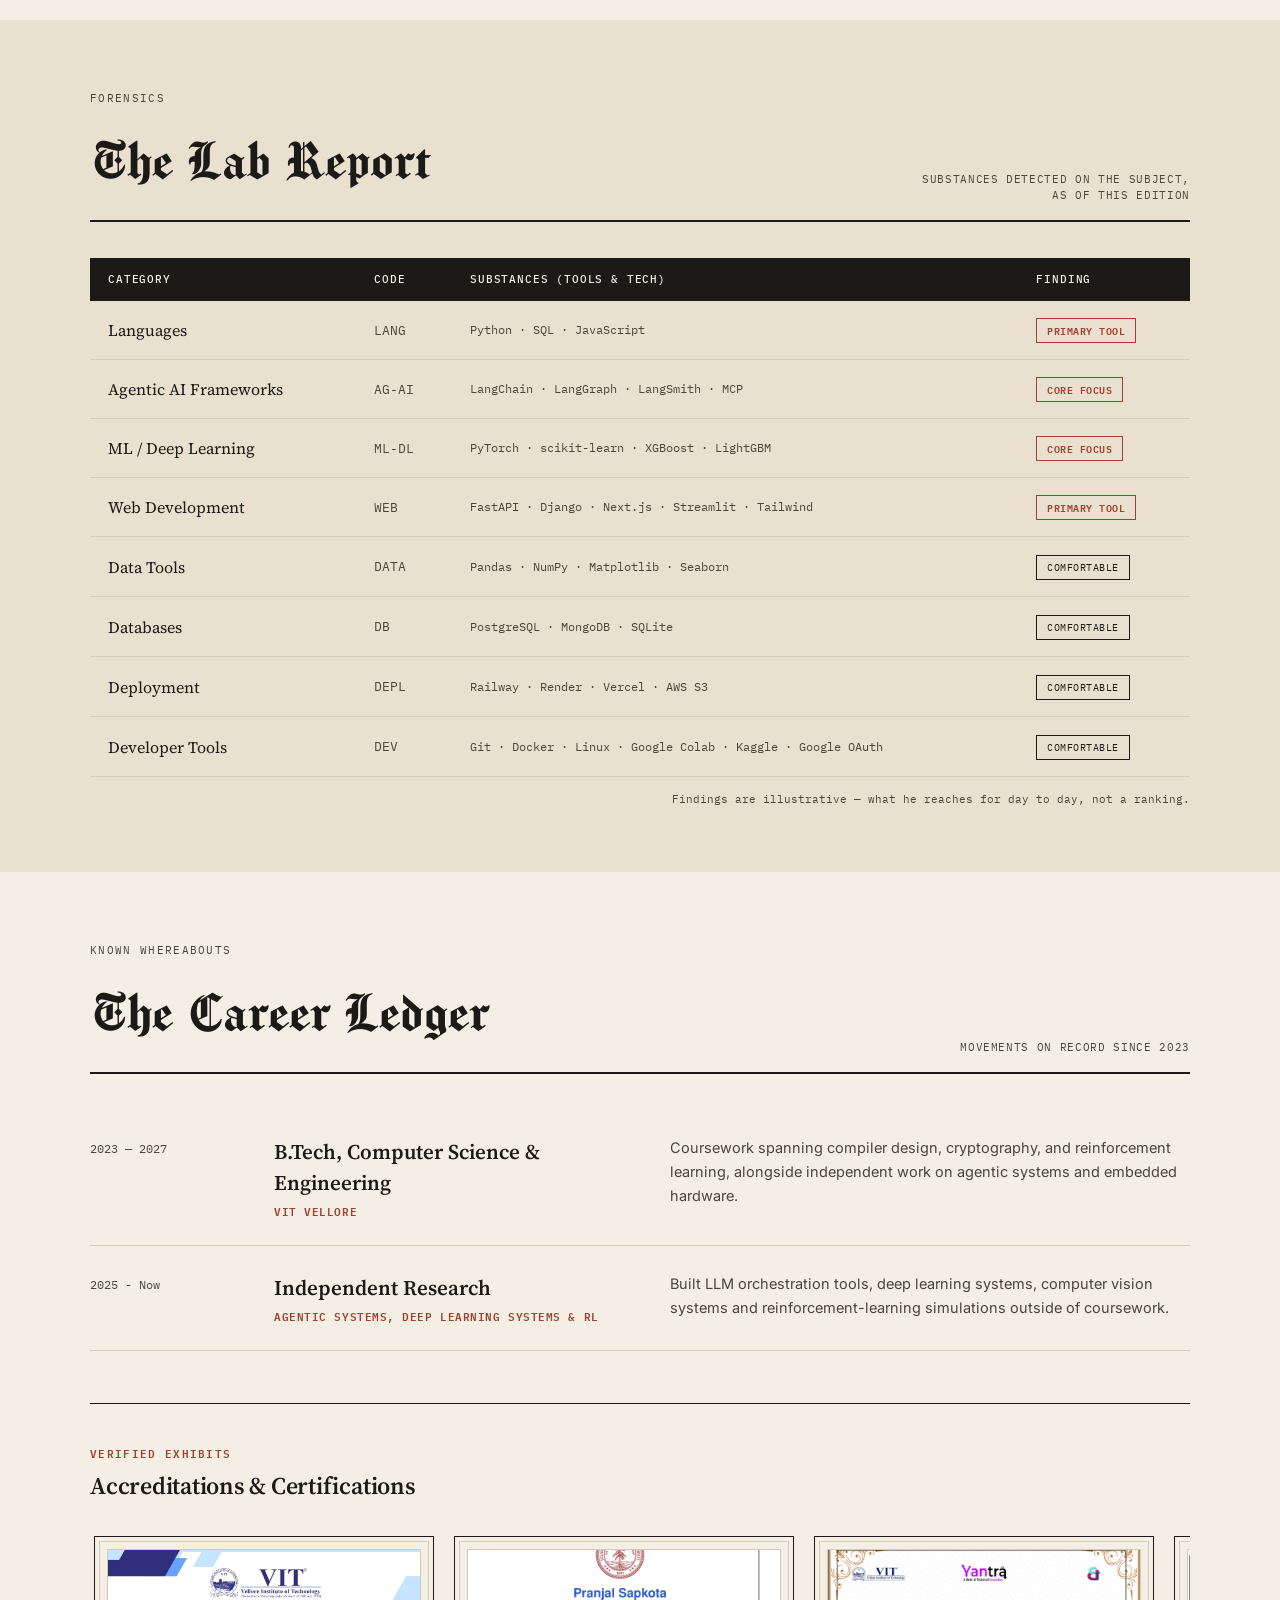
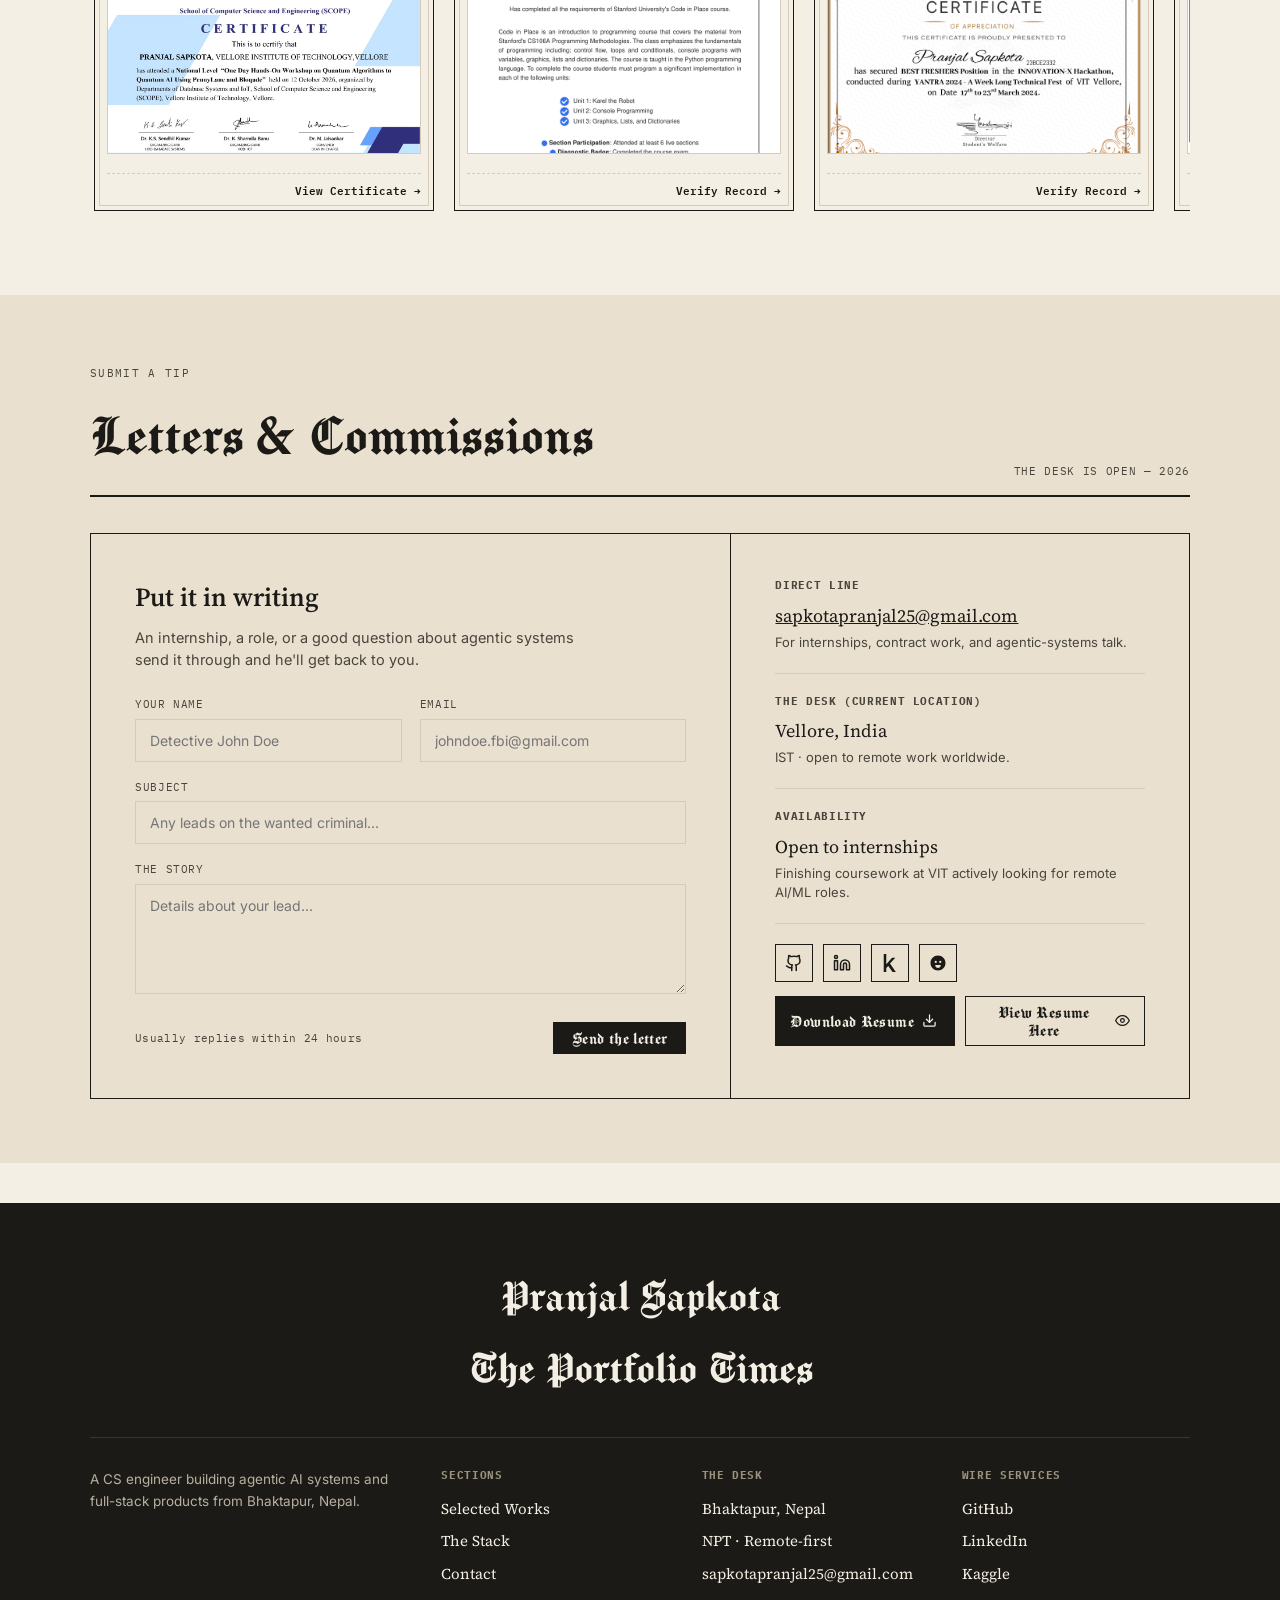
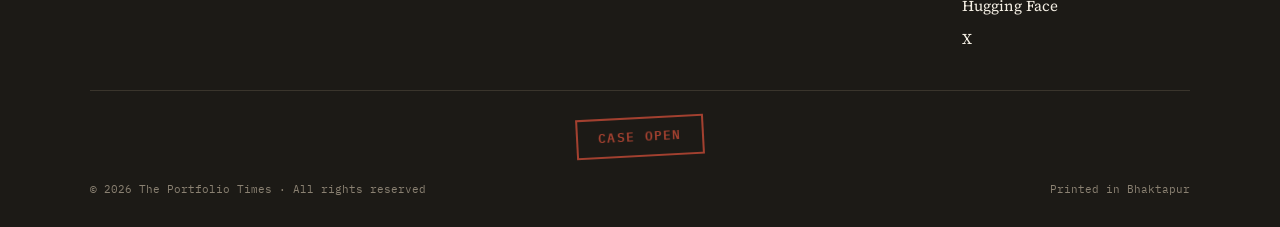
==== commit 6b710e76: "added certificate and updated resume" ====
--- a/index.html
+++ b/index.html
@@ -116,7 +116,7 @@
         </div>
         <div class="hero-side">
           <div class="exhibit-shot tilt-target" id="heroTilt" style="aspect-ratio:3/4;">
-            <img src="images/photo.jpeg" alt="Portrait of Pranjal">
+            <img src="images/photo.webp" alt="Portrait of Pranjal">
           </div>
           <div class="hero-caption"><strong>Pictured:</strong> the subject, mid-deploy.</div>
           <p>He likes the whole pipeline from a LangGraph node diagram on paper to a webhook firing in production.</p>
@@ -177,7 +177,7 @@
             <span class="chip">Multi-Agent RL</span><span class="chip">PPO</span><span class="chip">Fault Injection</span><span class="chip">LLM Agents</span><span class="chip">Benchmarking</span>
           </div>
           <div class="exhibit-foot">
-            <span>2026 August · Ongoing</span>
+            <span>2026 August · Submitted to IEEE Access</span>
             <span class="open-case">Open case file →</span>
           </div>
         </div>
@@ -453,6 +453,15 @@
           <div class="cert-track" id="certTrack">
 
             <!-- FIRST SET OF CERTIFICATES -->
+            <div class="cert-card">
+              <div class="cert-img-box">
+                <img src="images/quantum-ai.webp" alt="VIT SCOPE Workshop on Quantum Algorithms to Quantum AI Using PennyLane and Bloqade Certificate" draggable="false">
+              </div>
+              <div class="cert-foot">
+                <a href="images/Quantum-AI.pdf" target="_blank" rel="noopener noreferrer" class="cert-verify">View Certificate →</a>
+              </div>
+            </div>
+
             <div class="cert-card">
               <div class="cert-img-box">
                 <img src="images/codeinplace.png" alt="Stanford Code in Place Certificate" draggable="false">
--- a/styles.css
+++ b/styles.css
@@ -579,7 +579,6 @@
   display: flex;
   align-items: center;
   justify-content: center;
-  cursor: zoom-in;
 }
 
 .exhibit-shot img {
@@ -588,7 +587,6 @@
   object-fit: contain;
   background: var(--paper-dim);
   display: block;
-  transition: transform .15s ease-out, transform-origin .15s ease-out;
   pointer-events: none;
 }
 
@@ -1275,11 +1273,6 @@
   }
 }
 
-/* ===== Custom cursor for exhibits ===== */
-.exhibit-shot {
-  cursor: url("data:image/svg+xml;utf8,<svg xmlns='http://www.w3.org/2000/svg' width='34' height='34' viewBox='0 0 34 34'><circle cx='14' cy='14' r='9' fill='none' stroke='%23f2ede2' stroke-width='2.5'/><line x1='21' y1='21' x2='30' y2='30' stroke='%23f2ede2' stroke-width='2.5' stroke-linecap='round'/></svg>") 17 17, zoom-in;
-}
-
 /* ===== Continuous idle motion ===== */
 @keyframes driftGrain {
   0% {
@@ -1537,7 +1530,6 @@
 .exhibit {}
 
 .exhibit-shot {
-  cursor: zoom-in;
   overflow: hidden;
 }
 
@@ -1866,14 +1858,9 @@
   width: 100%;
   height: 100%;
   object-fit: cover;
-  transition: transform 0.4s ease;
   pointer-events: none;
   user-select: none;
   -webkit-user-drag: none;
-}
-
-.cert-card:hover .cert-img-box img {
-  transform: scale(1.04);
 }
 
 .cert-foot {
